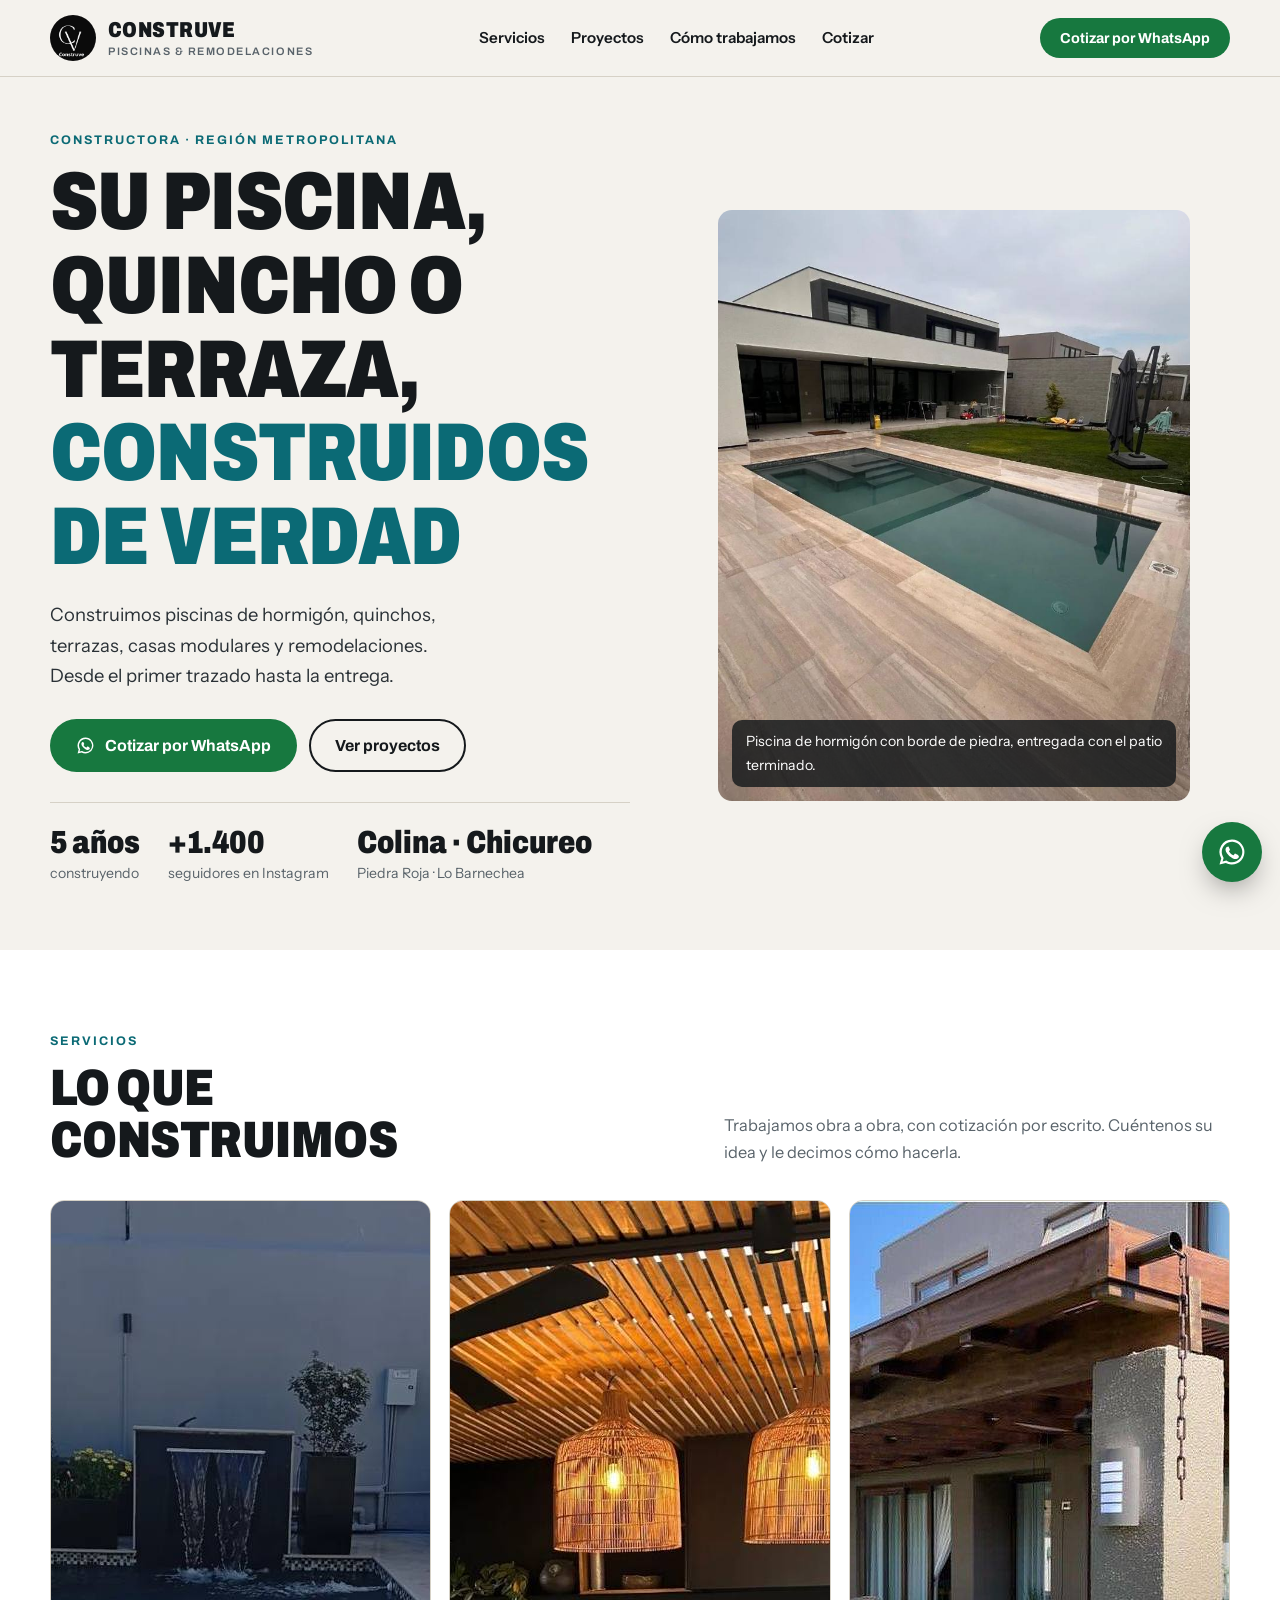
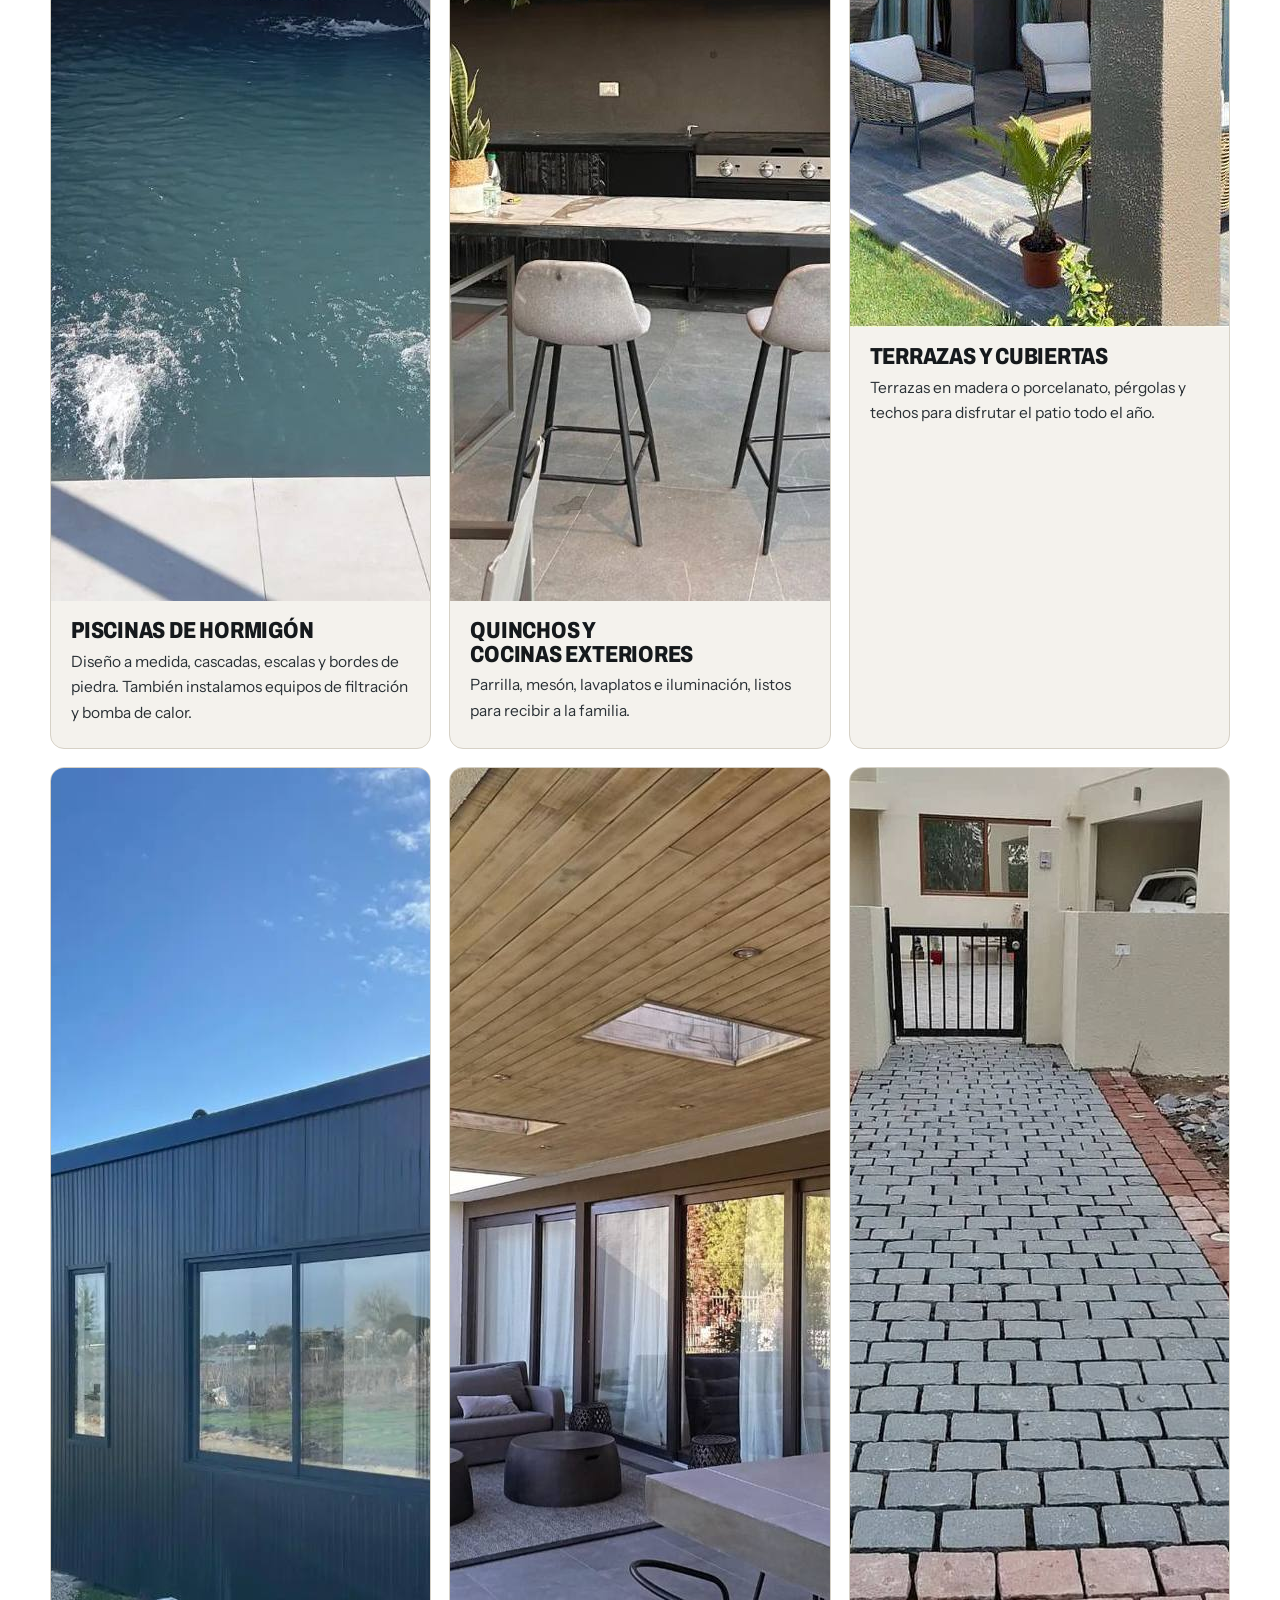
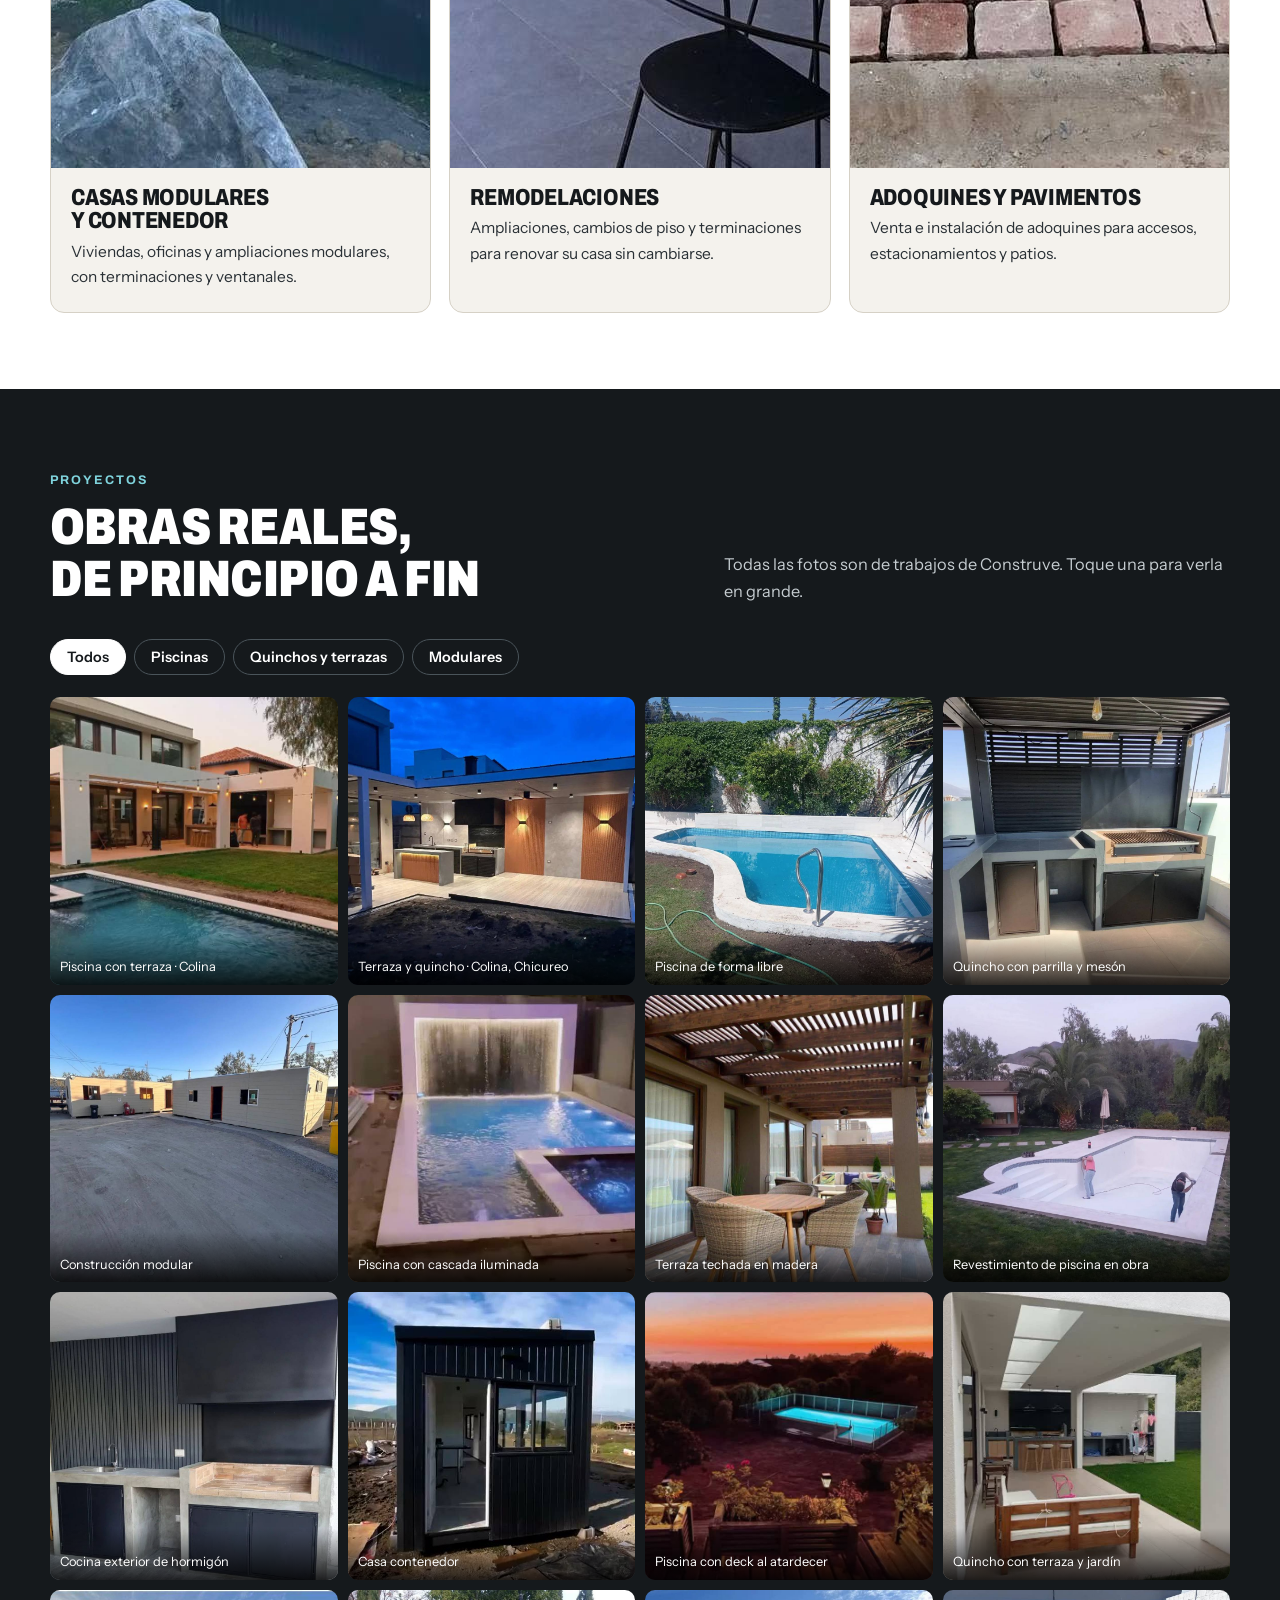
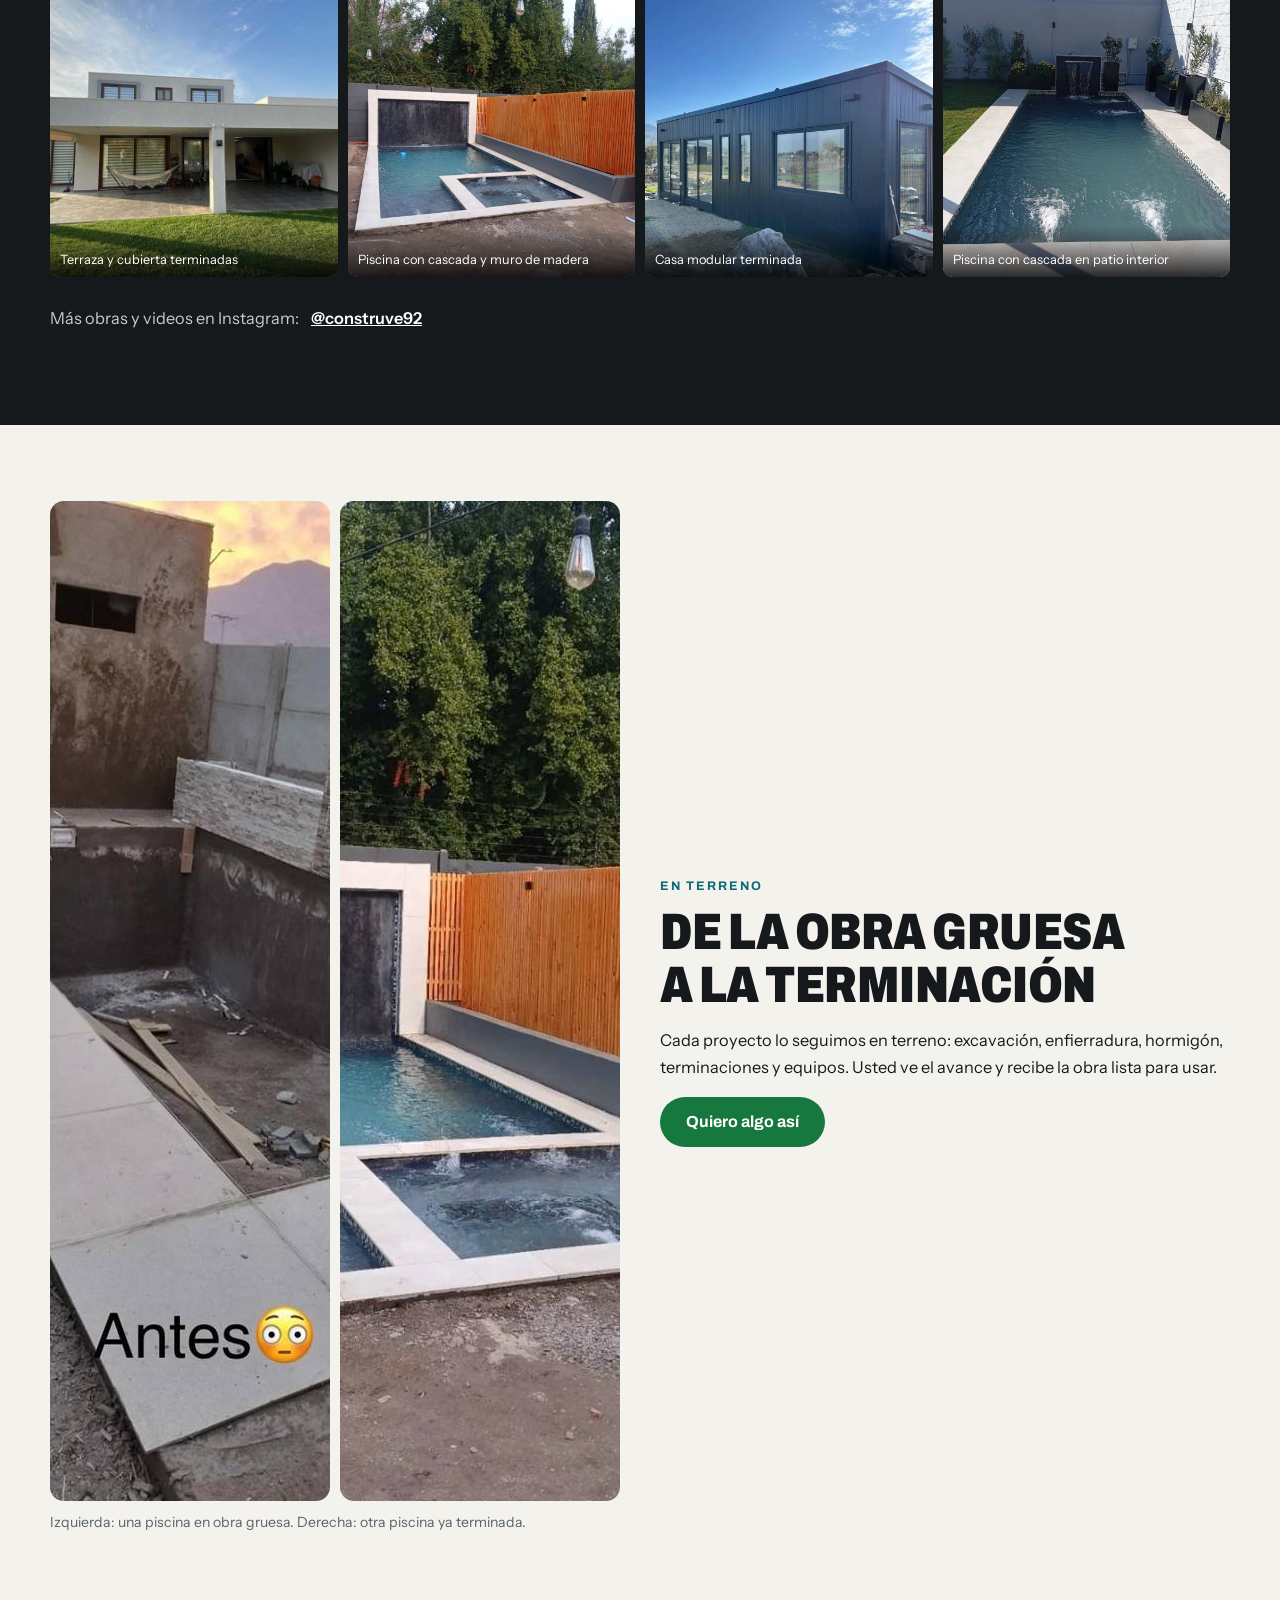
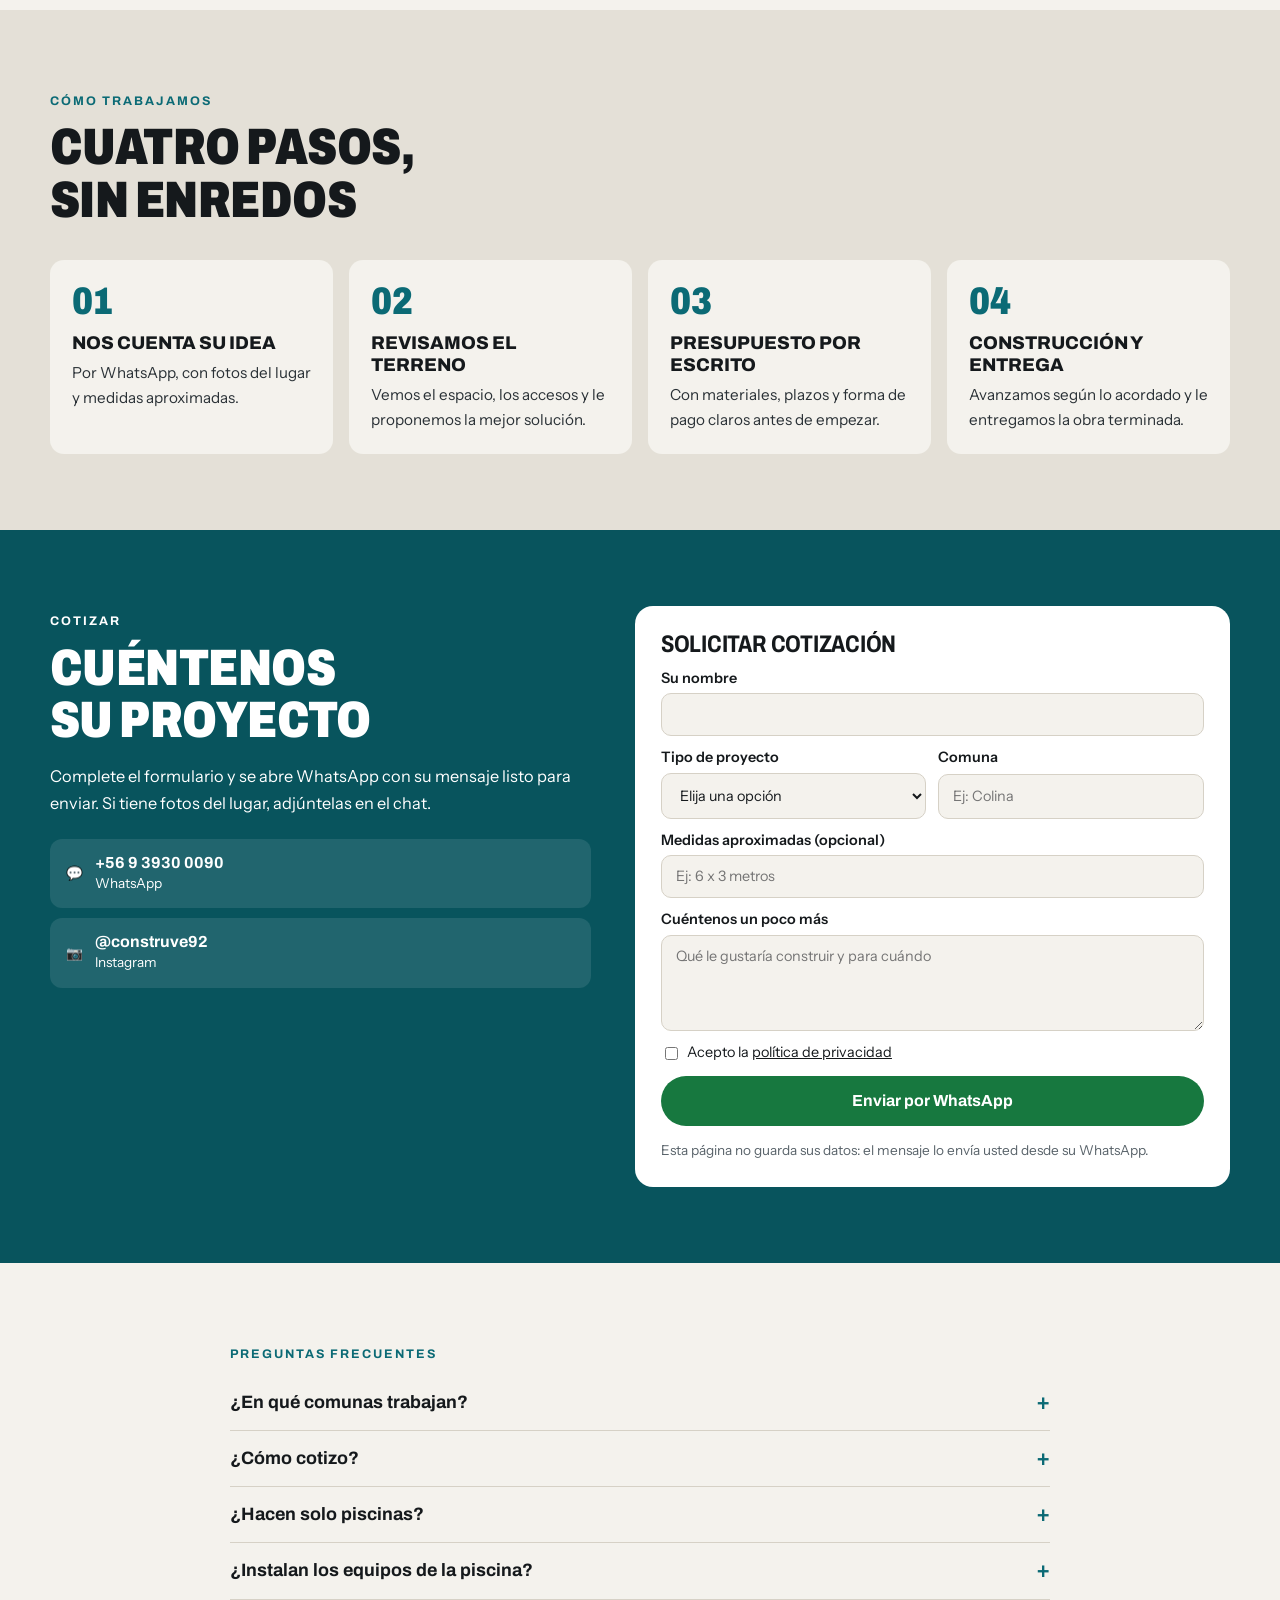
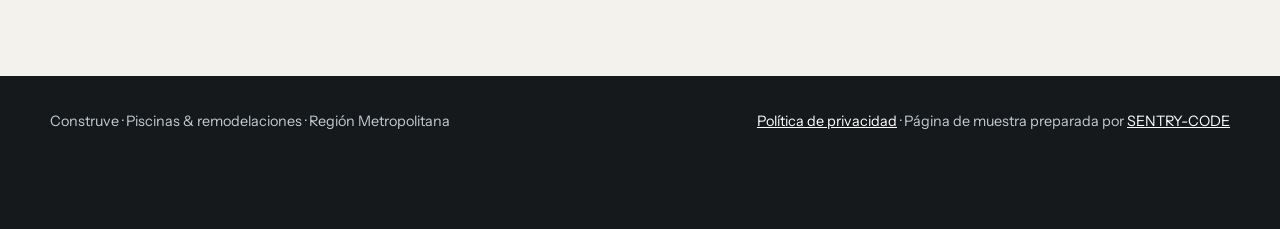
==== index.html @ c92bf1bb "Demo Construve: piscinas, quinchos, terrazas y modulares Co-Authored-By: Claude Opus 5.5 <noreply@an" ====
<!doctype html>
<html lang="es-CL">
<head>
<meta charset="utf-8">
<meta name="viewport" content="width=device-width,initial-scale=1">
<meta name="robots" content="noindex">
<title>Construve · Piscinas, quinchos y remodelaciones en Santiago</title>
<meta name="description" content="Construcción de piscinas de hormigón, quinchos, terrazas, casas modulares y remodelaciones en Colina, Chicureo, Lo Barnechea y Santiago. Cotice por WhatsApp.">
<link rel="icon" href="favicon.ico" sizes="any"><link rel="icon" type="image/png" href="assets/favicon.png"><link rel="apple-touch-icon" href="assets/apple-touch-icon.png">
<link rel="canonical" href="https://delaguardaagustin.github.io/construve-demo/">
<meta property="og:type" content="website"><meta property="og:locale" content="es_CL"><meta property="og:site_name" content="Construve">
<meta property="og:title" content="Construve · Piscinas, quinchos y remodelaciones">
<meta property="og:description" content="Piscinas de hormigón, quinchos, terrazas y casas modulares. 5 años construyendo en Santiago. Cotice por WhatsApp.">
<meta property="og:url" content="https://delaguardaagustin.github.io/construve-demo/">
<meta property="og:image" content="https://delaguardaagustin.github.io/construve-demo/assets/vista-previa.jpg"><meta property="og:image:width" content="1200"><meta property="og:image:height" content="630">
<meta name="twitter:card" content="summary_large_image">
<link rel="preconnect" href="https://fonts.googleapis.com"><link rel="preconnect" href="https://fonts.gstatic.com" crossorigin>
<link href="https://fonts.googleapis.com/css2?family=Archivo:wdth,wght@75..100,500..900&family=Instrument+Sans:wght@400;500;600&display=swap" rel="stylesheet">
<style>
:root{--tinta:#15191c;--tinta2:#2a3136;--suave:#59636a;--piedra:#f4f2ed;--hormigon:#e4e0d7;--linea:#d6d1c6;--agua:#0b6a75;--agua2:#08545d;--agua-claro:#7fd3dc;--blanco:#fff;--r:14px}
*{box-sizing:border-box}html{scroll-behavior:smooth}
body{margin:0;font:400 1.02rem/1.65 "Instrument Sans",system-ui,sans-serif;color:var(--tinta);background:var(--piedra)}
img{max-width:100%;display:block}a{color:inherit}
.wrap{width:min(1180px,100% - 36px);margin:0 auto}
h1,h2,h3{font-family:"Archivo",system-ui,sans-serif;font-stretch:80%;line-height:1.02;margin:0;letter-spacing:-.01em;text-wrap:balance}
.ojo{display:inline-block;font:700 .78rem/1 "Archivo";letter-spacing:.16em;text-transform:uppercase;color:var(--agua);margin-bottom:14px}
.btn{display:inline-flex;align-items:center;justify-content:center;gap:10px;border-radius:999px;padding:15px 24px;font:700 1rem/1 "Archivo";text-decoration:none;border:2px solid transparent;cursor:pointer;transition:transform .15s,background .15s}
.btn:hover{transform:translateY(-2px)}
.btn-wa{background:#17783f;color:#fff}.btn-wa:hover{background:#126333}
.btn-l{background:transparent;color:var(--tinta);border-color:var(--tinta)}
.btn svg{width:19px;height:19px;flex:none}
/* cabecera */
header.top{position:sticky;top:0;z-index:50;background:rgba(244,242,237,.94);backdrop-filter:blur(8px);border-bottom:1px solid var(--linea)}
.top .wrap{display:flex;align-items:center;justify-content:space-between;gap:16px;height:76px}
.marca{display:flex;align-items:center;gap:12px;text-decoration:none}
.marca img{width:46px;height:46px;border-radius:50%}
.marca b{font:900 1.35rem/1 "Archivo";font-stretch:80%;letter-spacing:.02em;text-transform:uppercase}
.marca small{display:block;font:600 .68rem/1.2 "Archivo";letter-spacing:.14em;text-transform:uppercase;color:var(--suave)}
.top nav{display:flex;gap:26px}.top nav a{text-decoration:none;font:600 .95rem/1 "Instrument Sans"}.top nav a:hover{color:var(--agua)}
.top .btn{padding:11px 18px;font-size:.9rem}
@media (max-width:900px){.top nav{display:none}}
@media (max-width:520px){.top .btn{display:none}}
/* portada */
.hero{padding:48px 0 64px}
.hero .wrap{display:grid;grid-template-columns:1.05fr 1fr;gap:48px;align-items:center}
.hero .wrap>*{min-width:0}
.hero h1{font-size:clamp(2.6rem,6.4vw,5.2rem);font-weight:900;text-transform:uppercase}
.hero h1 span{color:var(--agua)}
.hero p.lead{font-size:1.15rem;color:var(--tinta2);max-width:34ch;margin:22px 0 28px}
.acciones{display:flex;flex-wrap:wrap;gap:12px}
.datos{display:flex;flex-wrap:wrap;gap:10px 28px;margin-top:30px;padding-top:24px;border-top:1px solid var(--linea)}
.datos div{min-width:0}.datos b{display:block;font:900 2rem/1 "Archivo";font-stretch:80%}.datos span{font-size:.88rem;color:var(--suave)}
.foto-hero{position:relative;border-radius:var(--r);overflow:hidden;aspect-ratio:4/5;max-width:100%}
.foto-hero img{width:100%;height:100%;object-fit:cover}
.foto-hero figcaption{position:absolute;left:14px;bottom:14px;right:14px;background:rgba(21,25,28,.82);color:#fff;border-radius:10px;padding:10px 14px;font-size:.88rem}
@media (max-width:900px){.hero .wrap{grid-template-columns:1fr}.foto-hero{aspect-ratio:4/3}}
@media (max-width:600px){.foto-hero figcaption{font-size:.78rem;padding:7px 10px;left:10px;right:auto;bottom:10px;max-width:80%}}
/* servicios */
section{padding:76px 0}
.cab{display:flex;justify-content:space-between;align-items:end;gap:24px;flex-wrap:wrap;margin-bottom:34px}
.cab>*{min-width:0}
.cab h2{font-size:clamp(2rem,4.4vw,3.2rem);font-weight:900;text-transform:uppercase;max-width:18ch}
.cab p{max-width:46ch;color:var(--suave);margin:0}
.servicios{background:var(--blanco)}
.grid-s{display:grid;grid-template-columns:repeat(3,minmax(0,1fr));gap:18px}
.serv{background:var(--piedra);border-radius:var(--r);overflow:hidden;display:flex;flex-direction:column;border:1px solid var(--linea)}
.serv img{aspect-ratio:4/3;width:100%;object-fit:cover}
.serv div{padding:18px 20px 22px}
.serv h3{font-size:1.45rem;font-weight:800;text-transform:uppercase;margin-bottom:6px}
.serv p{margin:0;color:var(--tinta2);font-size:.97rem}
@media (max-width:900px){.grid-s{grid-template-columns:repeat(2,minmax(0,1fr))}}
@media (max-width:560px){.grid-s{grid-template-columns:1fr}}
/* proyectos */
.proyectos{background:var(--tinta);color:#fff}
.proyectos .ojo{color:var(--agua-claro)}.proyectos .cab p{color:#c5ccd0}
.filtros{display:flex;flex-wrap:wrap;gap:8px;margin-bottom:22px}
.filtros button{font:600 .9rem/1 "Instrument Sans";padding:10px 16px;border-radius:999px;border:1px solid #4a545a;background:transparent;color:#fff;cursor:pointer}
.filtros button[aria-pressed="true"]{background:#fff;color:var(--tinta);border-color:#fff}
.galeria{display:grid;grid-template-columns:repeat(4,minmax(0,1fr));gap:10px}
.galeria button{all:unset;cursor:zoom-in;position:relative;border-radius:10px;overflow:hidden;aspect-ratio:1;display:block}
.galeria button:focus-visible{outline:3px solid var(--agua-claro);outline-offset:2px}
.galeria img{width:100%;height:100%;object-fit:cover;transition:transform .3s}
.galeria button:hover img{transform:scale(1.04)}
.galeria span{position:absolute;left:0;right:0;bottom:0;padding:26px 10px 9px;background:linear-gradient(transparent,rgba(0,0,0,.82));font-size:.8rem;line-height:1.3}
@media (max-width:900px){.galeria{grid-template-columns:repeat(3,minmax(0,1fr))}}
@media (max-width:560px){.galeria{grid-template-columns:repeat(2,minmax(0,1fr))}}
dialog{border:0;padding:0;background:transparent;max-width:min(94vw,1000px)}
dialog::backdrop{background:rgba(10,12,14,.9)}
dialog img{max-height:82vh;width:auto;margin:0 auto;border-radius:10px}
dialog p{color:#fff;text-align:center;margin:12px 0 0}
dialog button{position:fixed;top:14px;right:14px;width:46px;height:46px;border-radius:50%;border:0;background:#fff;color:var(--tinta);font-size:1.5rem;cursor:pointer}
.ig{margin-top:28px;display:flex;flex-wrap:wrap;gap:12px;align-items:center;color:#c5ccd0}
.ig a{color:#fff;font-weight:600}
/* antes y después */
.ad .wrap{display:grid;grid-template-columns:1fr 1fr;gap:40px;align-items:center}
.ad .wrap>*{min-width:0}
.ad figure{margin:0;display:grid;grid-template-columns:1fr 1fr;gap:10px}
.ad figure img{border-radius:var(--r);aspect-ratio:4/5;object-fit:cover;width:100%}
.ad figcaption{grid-column:1/-1;font-size:.88rem;color:var(--suave)}
.ad h2{font-size:clamp(2rem,4.4vw,3.2rem);font-weight:900;text-transform:uppercase;margin-bottom:16px}
@media (max-width:900px){.ad .wrap{grid-template-columns:1fr}}
/* pasos */
.pasos{background:var(--hormigon)}
.lista-p{list-style:none;margin:0;padding:0;display:grid;grid-template-columns:repeat(4,minmax(0,1fr));gap:16px;counter-reset:p}
.lista-p li{background:var(--piedra);border-radius:var(--r);padding:22px;counter-increment:p}
.lista-p li::before{content:"0" counter(p);display:block;font:900 2.4rem/1 "Archivo";font-stretch:80%;color:var(--agua);margin-bottom:12px}
.lista-p b{display:block;font:800 1.15rem/1.2 "Archivo";text-transform:uppercase;margin-bottom:6px}
.lista-p p{margin:0;color:var(--tinta2);font-size:.95rem}
@media (max-width:900px){.lista-p{grid-template-columns:repeat(2,minmax(0,1fr))}}
@media (max-width:520px){.lista-p{grid-template-columns:1fr}}
/* cotizar */
.cotizar{background:var(--agua2);color:#fff}
.cotizar .wrap{display:grid;grid-template-columns:1fr 1.1fr;gap:44px;align-items:start}
.cotizar .wrap>*{min-width:0}
.cotizar .ojo{color:#fff}
.cotizar h2{font-size:clamp(2rem,4.4vw,3.2rem);font-weight:900;text-transform:uppercase;margin-bottom:14px}
.cotizar p{color:#fff}
.contacto-d{display:grid;gap:10px;margin-top:22px}
.contacto-d a{display:flex;gap:12px;align-items:center;background:rgba(255,255,255,.1);border-radius:12px;padding:14px 16px;text-decoration:none;min-width:0}
.contacto-d b{display:block;font:700 1rem/1.2 "Archivo";overflow-wrap:anywhere}.contacto-d span{font-size:.85rem;color:#fff}
form.f{background:#fff;color:var(--tinta);border-radius:18px;padding:26px;display:grid;gap:13px}
form.f h3{font-size:1.5rem;text-transform:uppercase}
form.f label{display:grid;gap:6px;font:600 .9rem/1.2 "Instrument Sans";min-width:0}
form.f input,form.f select,form.f textarea{width:100%;min-width:0;font:inherit;font-weight:400;padding:12px 14px;border:1px solid var(--linea);border-radius:10px;background:var(--piedra);color:var(--tinta)}
form.f textarea{min-height:96px;resize:vertical}
form.f .dos{display:grid;grid-template-columns:1fr 1fr;gap:12px}
form.f .dos>*{min-width:0}
form.f small{color:var(--suave)}
.chk{display:flex!important;gap:10px;align-items:flex-start;font-weight:400!important}
.chk input{width:auto!important;margin-top:3px}
@media (max-width:900px){.cotizar .wrap{grid-template-columns:1fr}}
@media (max-width:420px){form.f .dos{grid-template-columns:1fr}}
/* preguntas */
.faq .wrap{max-width:820px}
details{border-bottom:1px solid var(--linea);padding:16px 0}
summary{cursor:pointer;font:700 1.12rem/1.3 "Archivo";list-style:none;display:flex;justify-content:space-between;gap:16px}
summary::after{content:"+";color:var(--agua);font-size:1.4rem;line-height:1}
details[open] summary::after{content:"–"}
details p{margin:10px 0 0;color:var(--tinta2)}
footer{background:var(--tinta);color:#c5ccd0;padding:34px 0 96px;font-size:.9rem}
footer .wrap{display:flex;flex-wrap:wrap;justify-content:space-between;gap:14px}
footer a{color:#fff}
.flota{position:fixed;right:18px;bottom:18px;z-index:60;width:60px;height:60px;border-radius:50%;background:#17783f;display:grid;place-items:center;box-shadow:0 12px 30px -10px rgba(0,0,0,.5)}
.flota svg{width:30px;height:30px;fill:#fff}
.barra{display:none}
@media (max-width:700px){
 .flota{display:none}
 .barra{position:fixed;left:0;right:0;bottom:0;z-index:60;display:grid;grid-template-columns:1fr 1fr;background:var(--tinta);padding-bottom:env(safe-area-inset-bottom)}
 .barra a{display:flex;justify-content:center;align-items:center;gap:8px;padding:15px 6px;color:#fff;text-decoration:none;font:700 .95rem/1 "Archivo"}
 .barra a.wa{background:#17783f}
 footer{padding-bottom:110px}
}
@media (prefers-reduced-motion:reduce){*{transition:none!important;scroll-behavior:auto!important}}
</style>
</head>
<body>
<header class="top"><div class="wrap">
  <a class="marca" href="#inicio"><img src="assets/logo.jpg" alt="Logo de Construve" width="46" height="46"><span><b>Construve</b><small>Piscinas &amp; remodelaciones</small></span></a>
  <nav aria-label="Secciones"><a href="#servicios">Servicios</a><a href="#proyectos">Proyectos</a><a href="#como">Cómo trabajamos</a><a href="#cotizar">Cotizar</a></nav>
  <a class="btn btn-wa" href="https://wa.me/56939300090?text=Hola%2C%20vi%20su%20p%C3%A1gina%20y%20quiero%20cotizar%20un%20proyecto." target="_blank" rel="noopener">Cotizar por WhatsApp</a>
</div></header>

<main id="inicio">
<section class="hero"><div class="wrap">
  <div>
    <span class="ojo">Constructora · Región Metropolitana</span>
    <h1>Su piscina, quincho o terraza, <span>construidos de verdad</span></h1>
    <p class="lead">Construimos piscinas de hormigón, quinchos, terrazas, casas modulares y remodelaciones. Desde el primer trazado hasta la entrega.</p>
    <div class="acciones">
      <a class="btn btn-wa" href="https://wa.me/56939300090?text=Hola%2C%20vi%20su%20p%C3%A1gina%20y%20quiero%20cotizar%20un%20proyecto." target="_blank" rel="noopener"><svg viewBox="0 0 24 24" aria-hidden="true" fill="currentColor"><path d="M12 2a10 10 0 0 0-8.6 15.1L2 22l5-1.3A10 10 0 1 0 12 2Zm0 18.2c-1.5 0-3-.4-4.2-1.2l-.3-.2-3 .8.8-2.9-.2-.3A8.2 8.2 0 1 1 12 20.2Zm4.5-6.1c-.2-.1-1.5-.7-1.7-.8-.2-.1-.4-.1-.6.1l-.8 1c-.1.2-.3.2-.5.1a6.7 6.7 0 0 1-3.3-2.9c-.3-.4.3-.4.7-1.3.1-.2 0-.3 0-.4l-.8-1.8c-.2-.5-.4-.4-.6-.4h-.5a1 1 0 0 0-.7.3 3 3 0 0 0-.9 2.2 5.2 5.2 0 0 0 1.1 2.7 11.8 11.8 0 0 0 4.5 4c1.7.7 2.4.8 3.2.6.5-.1 1.5-.6 1.7-1.2.2-.6.2-1.1.2-1.2-.1-.1-.3-.2-.5-.3Z"/></svg>Cotizar por WhatsApp</a>
      <a class="btn btn-l" href="#proyectos">Ver proyectos</a>
    </div>
    <div class="datos">
      <div><b>5 años</b><span>construyendo</span></div>
      <div><b>+1.400</b><span>seguidores en Instagram</span></div>
      <div><b>Colina · Chicureo</b><span>Piedra Roja · Lo Barnechea</span></div>
    </div>
  </div>
  <figure class="foto-hero"><img src="assets/portada.jpg" alt="Piscina de hormigón con borde de travertino junto a una casa de dos pisos" width="1000" height="1000"><figcaption>Piscina de hormigón con borde de piedra, entregada con el patio terminado.</figcaption></figure>
</div></section>

<section class="servicios" id="servicios"><div class="wrap">
  <div class="cab"><div><span class="ojo">Servicios</span><h2>Lo que construimos</h2></div><p>Trabajamos obra a obra, con cotización por escrito. Cuéntenos su idea y le decimos cómo hacerla.</p></div>
  <div class="grid-s">
    <article class="serv"><img src="assets/piscinas.jpg" alt="Piscina rectangular con cascada en un patio" loading="lazy" width="1000" height="1000"><div><h3>Piscinas de hormigón</h3><p>Diseño a medida, cascadas, escalas y bordes de piedra. También instalamos equipos de filtración y bomba de calor.</p></div></article>
    <article class="serv"><img src="assets/quinchos.jpg" alt="Quincho con cubierta de madera, barra y lámparas" loading="lazy" width="1000" height="1000"><div><h3>Quinchos y cocinas exteriores</h3><p>Parrilla, mesón, lavaplatos e iluminación, listos para recibir a la familia.</p></div></article>
    <article class="serv"><img src="assets/terrazas.jpg" alt="Terraza techada con estructura de madera y comedor exterior" loading="lazy" width="722" height="726"><div><h3>Terrazas y cubiertas</h3><p>Terrazas en madera o porcelanato, pérgolas y techos para disfrutar el patio todo el año.</p></div></article>
    <article class="serv"><img src="assets/modulares.jpg" alt="Casa modular de revestimiento negro con ventanales" loading="lazy" width="1000" height="1000"><div><h3>Casas modulares y contenedor</h3><p>Viviendas, oficinas y ampliaciones modulares, con terminaciones y ventanales.</p></div></article>
    <article class="serv"><img src="assets/terraza-cubierta.jpg" alt="Living exterior bajo cubierta de madera con ventanales" loading="lazy" width="800" height="1000"><div><h3>Remodelaciones</h3><p>Ampliaciones, cambios de piso y terminaciones para renovar su casa sin cambiarse.</p></div></article>
    <article class="serv"><img src="assets/adoquines.jpg" alt="Acceso de adoquines grises con borde de ladrillo" loading="lazy" width="1000" height="1000"><div><h3>Adoquines y pavimentos</h3><p>Venta e instalación de adoquines para accesos, estacionamientos y patios.</p></div></article>
  </div>
</div></section>

<section class="proyectos" id="proyectos"><div class="wrap">
  <div class="cab"><div><span class="ojo">Proyectos</span><h2>Obras reales, de principio a fin</h2></div><p>Todas las fotos son de trabajos de Construve. Toque una para verla en grande.</p></div>
  <div class="filtros" role="group" aria-label="Filtrar proyectos">
    <button type="button" data-f="todos" aria-pressed="true">Todos</button><button type="button" data-f="piscina" aria-pressed="false">Piscinas</button><button type="button" data-f="quincho" aria-pressed="false">Quinchos y terrazas</button><button type="button" data-f="modular" aria-pressed="false">Modulares</button>
  </div>
  <div class="galeria" id="galeria"></div>
  <p class="ig">Más obras y videos en Instagram: <a href="https://www.instagram.com/construve92/" target="_blank" rel="noopener">@construve92</a></p>
</div></section>

<section class="ad"><div class="wrap">
  <figure><img src="assets/remodelacion-antes.jpg" alt="Piscina en obra gruesa antes de las terminaciones" loading="lazy" width="800" height="1000"><img src="assets/piscina-cascada.jpg" alt="Piscina terminada con cascada y muro de madera" loading="lazy" width="1000" height="1000"><figcaption>Izquierda: una piscina en obra gruesa. Derecha: otra piscina ya terminada.</figcaption></figure>
  <div><span class="ojo">En terreno</span><h2>De la obra gruesa a la terminación</h2><p>Cada proyecto lo seguimos en terreno: excavación, enfierradura, hormigón, terminaciones y equipos. Usted ve el avance y recibe la obra lista para usar.</p><p><a class="btn btn-wa" href="#cotizar">Quiero algo así</a></p></div>
</div></section>

<section class="pasos" id="como"><div class="wrap">
  <div class="cab"><div><span class="ojo">Cómo trabajamos</span><h2>Cuatro pasos, sin enredos</h2></div></div>
  <ol class="lista-p">
    <li><b>Nos cuenta su idea</b><p>Por WhatsApp, con fotos del lugar y medidas aproximadas.</p></li>
    <li><b>Revisamos el terreno</b><p>Vemos el espacio, los accesos y le proponemos la mejor solución.</p></li>
    <li><b>Presupuesto por escrito</b><p>Con materiales, plazos y forma de pago claros antes de empezar.</p></li>
    <li><b>Construcción y entrega</b><p>Avanzamos según lo acordado y le entregamos la obra terminada.</p></li>
  </ol>
</div></section>

<section class="cotizar" id="cotizar"><div class="wrap">
  <div>
    <span class="ojo">Cotizar</span>
    <h2>Cuéntenos su proyecto</h2>
    <p>Complete el formulario y se abre WhatsApp con su mensaje listo para enviar. Si tiene fotos del lugar, adjúntelas en el chat.</p>
    <div class="contacto-d">
      <a href="https://wa.me/56939300090" target="_blank" rel="noopener"><span aria-hidden="true">💬</span><span><b>+56 9 3930 0090</b><span>WhatsApp</span></span></a>
      <a href="https://www.instagram.com/construve92/" target="_blank" rel="noopener"><span aria-hidden="true">📷</span><span><b>@construve92</b><span>Instagram</span></span></a>
    </div>
  </div>
  <form class="f" id="f" novalidate>
    <h3>Solicitar cotización</h3>
    <label>Su nombre<input id="fn" required minlength="2" maxlength="80" autocomplete="name"></label>
    <div class="dos">
      <label>Tipo de proyecto<select id="ft" required><option value="">Elija una opción</option><option>Piscina</option><option>Quincho o cocina exterior</option><option>Terraza o cubierta</option><option>Casa modular o contenedor</option><option>Remodelación</option><option>Adoquines o pavimento</option><option>Otro</option></select></label>
      <label>Comuna<input id="fc" required minlength="3" maxlength="60" placeholder="Ej: Colina"></label>
    </div>
    <label>Medidas aproximadas (opcional)<input id="fm" maxlength="80" placeholder="Ej: 6 x 3 metros"></label>
    <label>Cuéntenos un poco más<textarea id="fd" required minlength="10" maxlength="1500" placeholder="Qué le gustaría construir y para cuándo"></textarea></label>
    <label class="chk"><input type="checkbox" id="fa" required> <span>Acepto la <a href="privacidad.html">política de privacidad</a></span></label>
    <button class="btn btn-wa" type="submit">Enviar por WhatsApp</button>
    <small>Esta página no guarda sus datos: el mensaje lo envía usted desde su WhatsApp.</small>
  </form>
</div></section>

<section class="faq"><div class="wrap">
  <span class="ojo">Preguntas frecuentes</span>
  <details><summary>¿En qué comunas trabajan?</summary><p>Hemos construido en Colina, Chicureo, Piedra Roja y Lo Barnechea, entre otras comunas de la Región Metropolitana. Escríbanos con su comuna y le confirmamos.</p></details>
  <details><summary>¿Cómo cotizo?</summary><p>Por WhatsApp o con el formulario de esta página. Mientras más fotos y medidas nos envíe, más rápido le respondemos.</p></details>
  <details><summary>¿Hacen solo piscinas?</summary><p>No. También construimos quinchos, terrazas, casas modulares y contenedor, remodelaciones e instalamos adoquines. Además hacemos obras mayores como oficinas y galpones.</p></details>
  <details><summary>¿Instalan los equipos de la piscina?</summary><p>Sí, instalamos equipos de filtración y bombas de calor para temperar el agua.</p></details>
</div></section>
</main>

<footer><div class="wrap"><span>Construve · Piscinas &amp; remodelaciones · Región Metropolitana</span><span><a href="privacidad.html">Política de privacidad</a> · Página de muestra preparada por <a href="https://sentry-code.cl" target="_blank" rel="noopener">SENTRY-CODE</a></span></div></footer>

<a class="flota" href="https://wa.me/56939300090?text=Hola%2C%20vi%20su%20p%C3%A1gina%20y%20quiero%20cotizar%20un%20proyecto." target="_blank" rel="noopener" aria-label="Escribir por WhatsApp"><svg viewBox="0 0 24 24" aria-hidden="true"><path d="M12 2a10 10 0 0 0-8.6 15.1L2 22l5-1.3A10 10 0 1 0 12 2Zm0 18.2c-1.5 0-3-.4-4.2-1.2l-.3-.2-3 .8.8-2.9-.2-.3A8.2 8.2 0 1 1 12 20.2Zm4.5-6.1c-.2-.1-1.5-.7-1.7-.8-.2-.1-.4-.1-.6.1l-.8 1c-.1.2-.3.2-.5.1a6.7 6.7 0 0 1-3.3-2.9c-.3-.4.3-.4.7-1.3.1-.2 0-.3 0-.4l-.8-1.8c-.2-.5-.4-.4-.6-.4h-.5a1 1 0 0 0-.7.3 3 3 0 0 0-.9 2.2 5.2 5.2 0 0 0 1.1 2.7 11.8 11.8 0 0 0 4.5 4c1.7.7 2.4.8 3.2.6.5-.1 1.5-.6 1.7-1.2.2-.6.2-1.1.2-1.2-.1-.1-.3-.2-.5-.3Z"/></svg></a>
<nav class="barra" aria-label="Acciones rápidas"><a href="#proyectos">Ver obras</a><a class="wa" href="https://wa.me/56939300090?text=Hola%2C%20vi%20su%20p%C3%A1gina%20y%20quiero%20cotizar%20un%20proyecto." target="_blank" rel="noopener">Cotizar por WhatsApp</a></nav>

<dialog id="visor" aria-label="Foto del proyecto"><button type="button" id="cerrar" aria-label="Cerrar">×</button><img id="vimg" alt=""><p id="vtxt"></p></dialog>

<script>
const OBRAS=[
 ["piscina-casa","piscina","Piscina con terraza · Colina"],
 ["quincho-noche","quincho","Terraza y quincho · Colina, Chicureo"],
 ["piscina-curva","piscina","Piscina de forma libre"],
 ["quincho-negro","quincho","Quincho con parrilla y mesón"],
 ["modulares-obra","modular","Construcción modular"],
 ["piscina-noche","piscina","Piscina con cascada iluminada"],
 ["terraza-madera","quincho","Terraza techada en madera"],
 ["piscina-obra","piscina","Revestimiento de piscina en obra"],
 ["quincho-gris","quincho","Cocina exterior de hormigón"],
 ["contenedor","modular","Casa contenedor"],
 ["piscina-atardecer","piscina","Piscina con deck al atardecer"],
 ["quincho-blanco","quincho","Quincho con terraza y jardín"],
 ["casa-terminada","quincho","Terraza y cubierta terminadas"],
 ["piscina-cascada","piscina","Piscina con cascada y muro de madera"],
 ["modulares","modular","Casa modular terminada"],
 ["piscinas","piscina","Piscina con cascada en patio interior"]
];
const g=document.getElementById('galeria'),v=document.getElementById('visor');
g.innerHTML=OBRAS.map(([f,t,txt])=>`<button type="button" data-t="${t}" data-f="${f}" data-txt="${txt}"><img src="assets/${f}.jpg" alt="${txt}" loading="lazy"><span>${txt}</span></button>`).join('');
g.addEventListener('click',e=>{const b=e.target.closest('button');if(!b)return;document.getElementById('vimg').src='assets/'+b.dataset.f+'.jpg';document.getElementById('vimg').alt=b.dataset.txt;document.getElementById('vtxt').textContent=b.dataset.txt;v.showModal()});
document.getElementById('cerrar').onclick=()=>v.close();
v.addEventListener('click',e=>{if(e.target===v)v.close()});
document.querySelectorAll('.filtros button').forEach(b=>b.onclick=()=>{document.querySelectorAll('.filtros button').forEach(x=>x.setAttribute('aria-pressed',x===b));const f=b.dataset.f;g.querySelectorAll('button').forEach(x=>x.hidden=!(f==='todos'||x.dataset.t===f))});
document.getElementById('f').addEventListener('submit',ev=>{ev.preventDefault();const f=ev.target;if(!f.checkValidity()){f.reportValidity();return}
 const v=id=>document.getElementById(id).value.trim();
 const m='Hola, quiero cotizar un proyecto.\nNombre: '+v('fn')+'\nProyecto: '+v('ft')+'\nComuna: '+v('fc')+(v('fm')?'\nMedidas: '+v('fm'):'')+'\n\n'+v('fd');
 window.open('https://wa.me/56939300090?text='+encodeURIComponent(m),'_blank','noopener')});
</script>
</body>
</html>
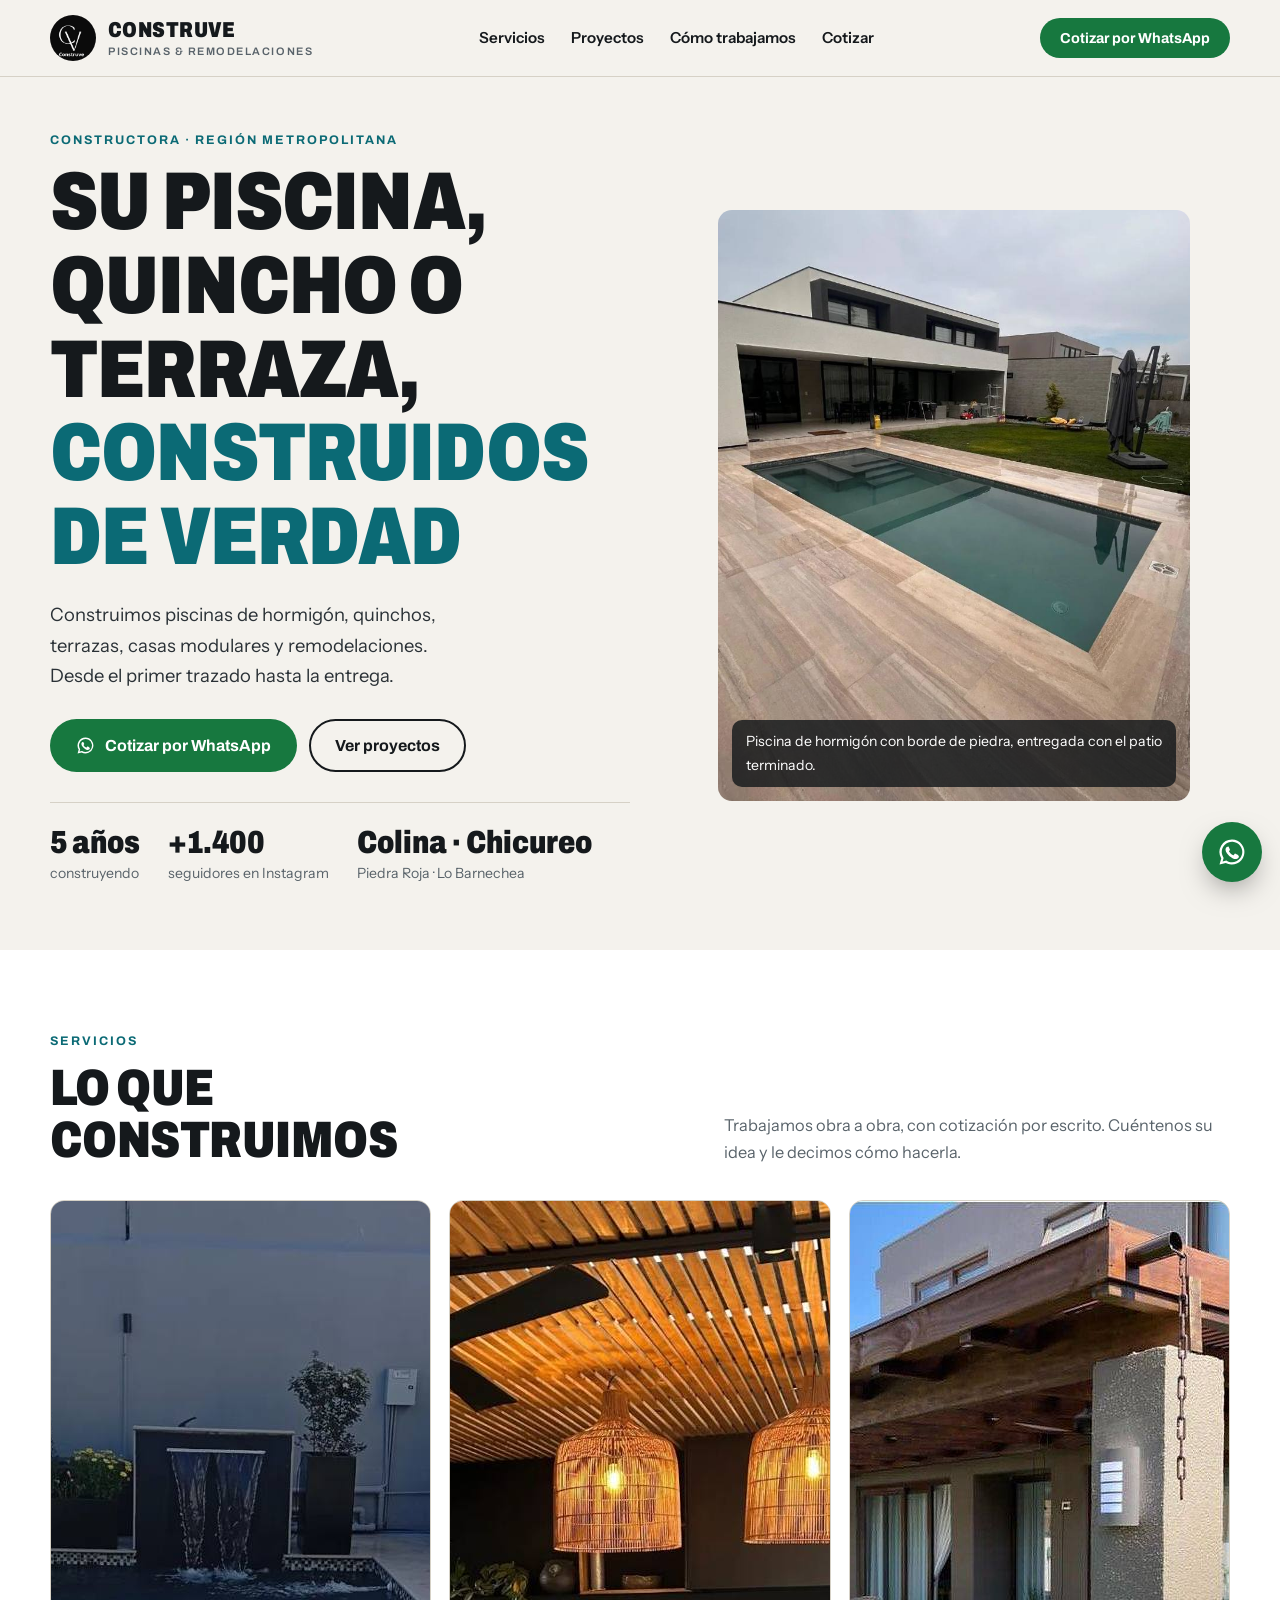
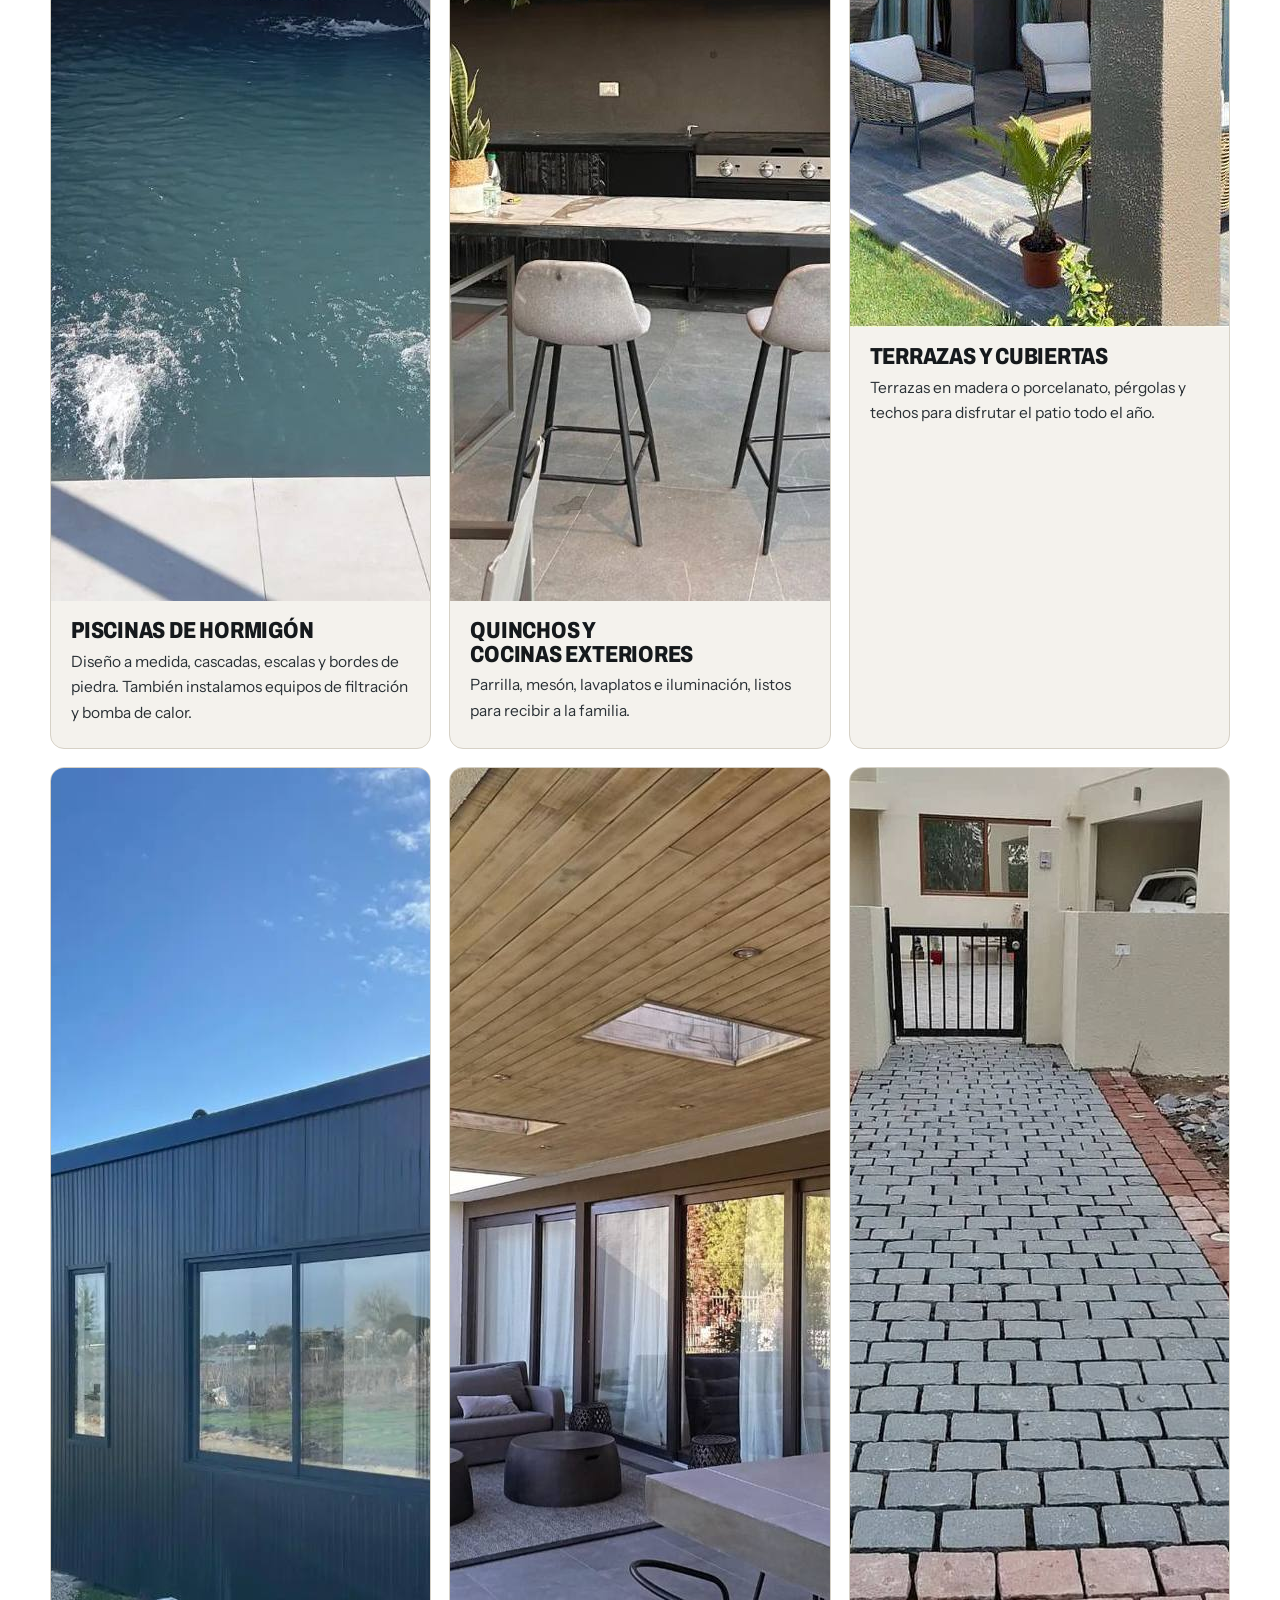
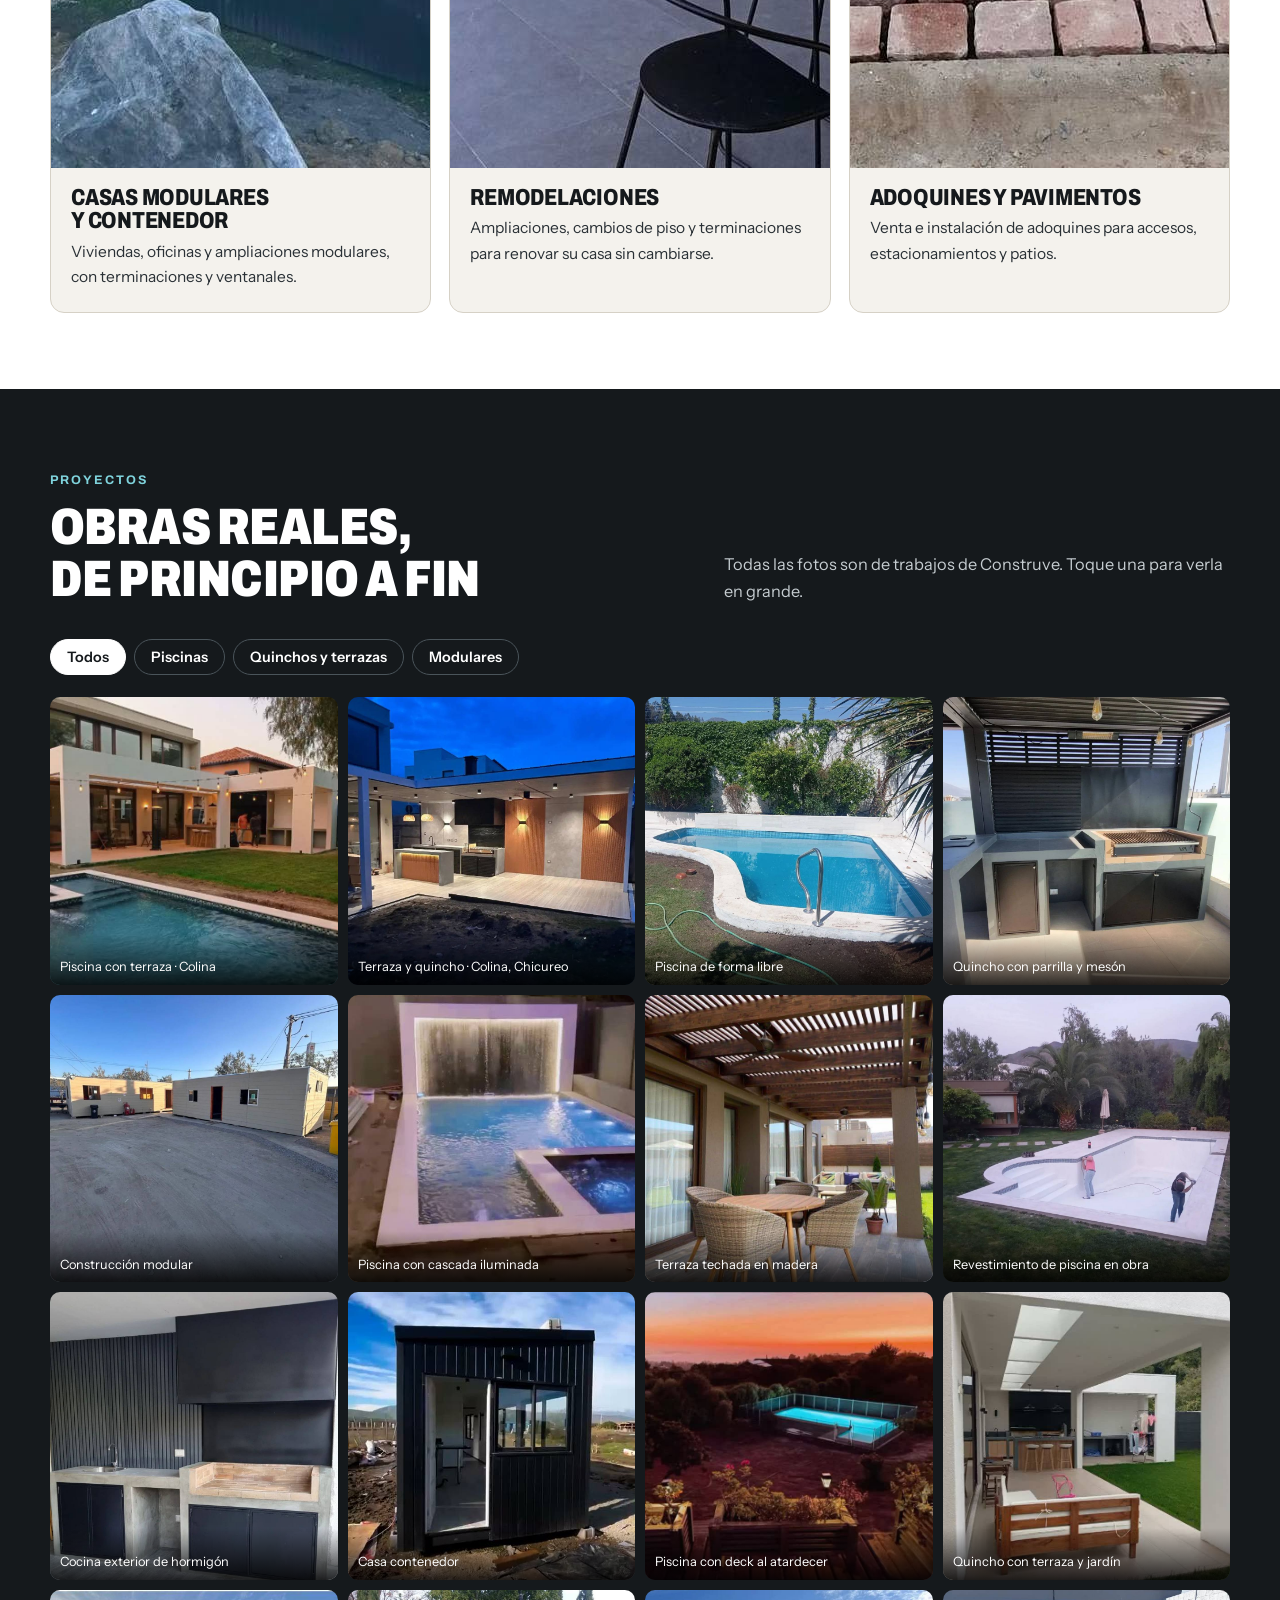
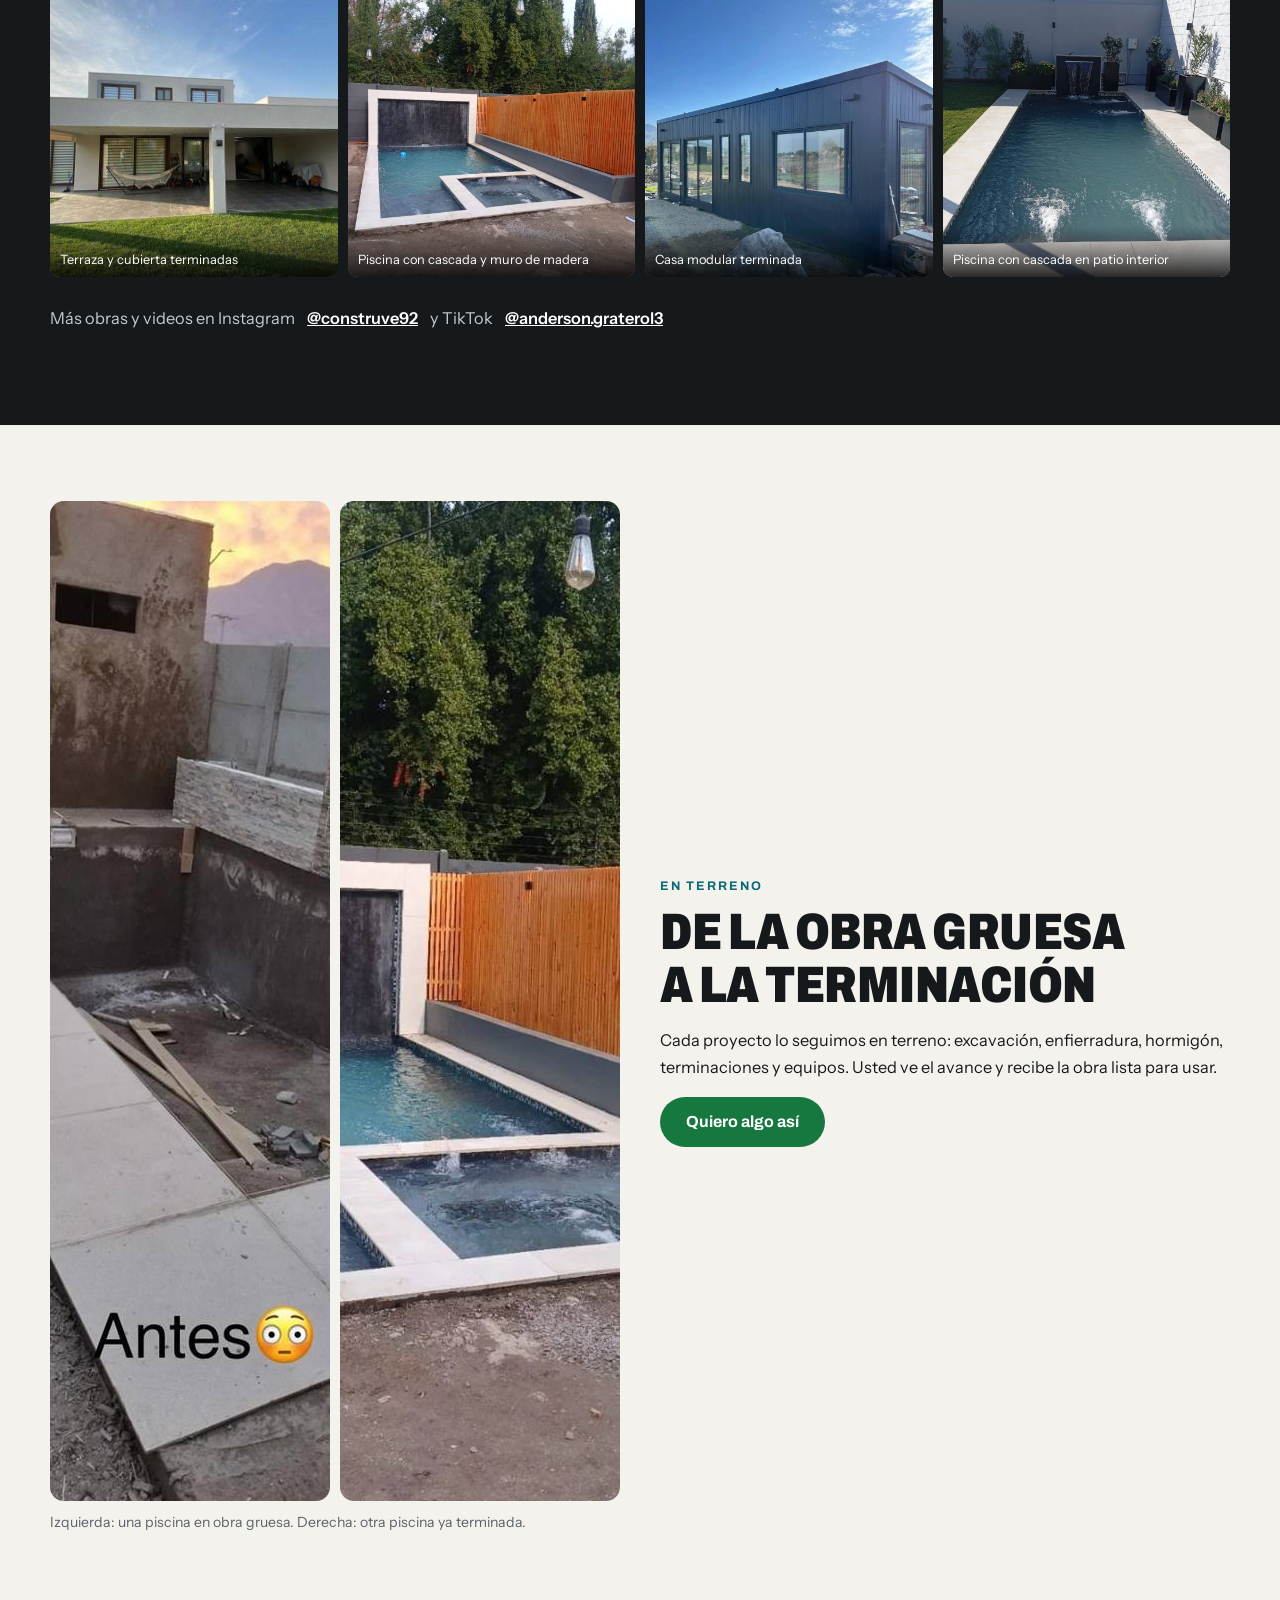
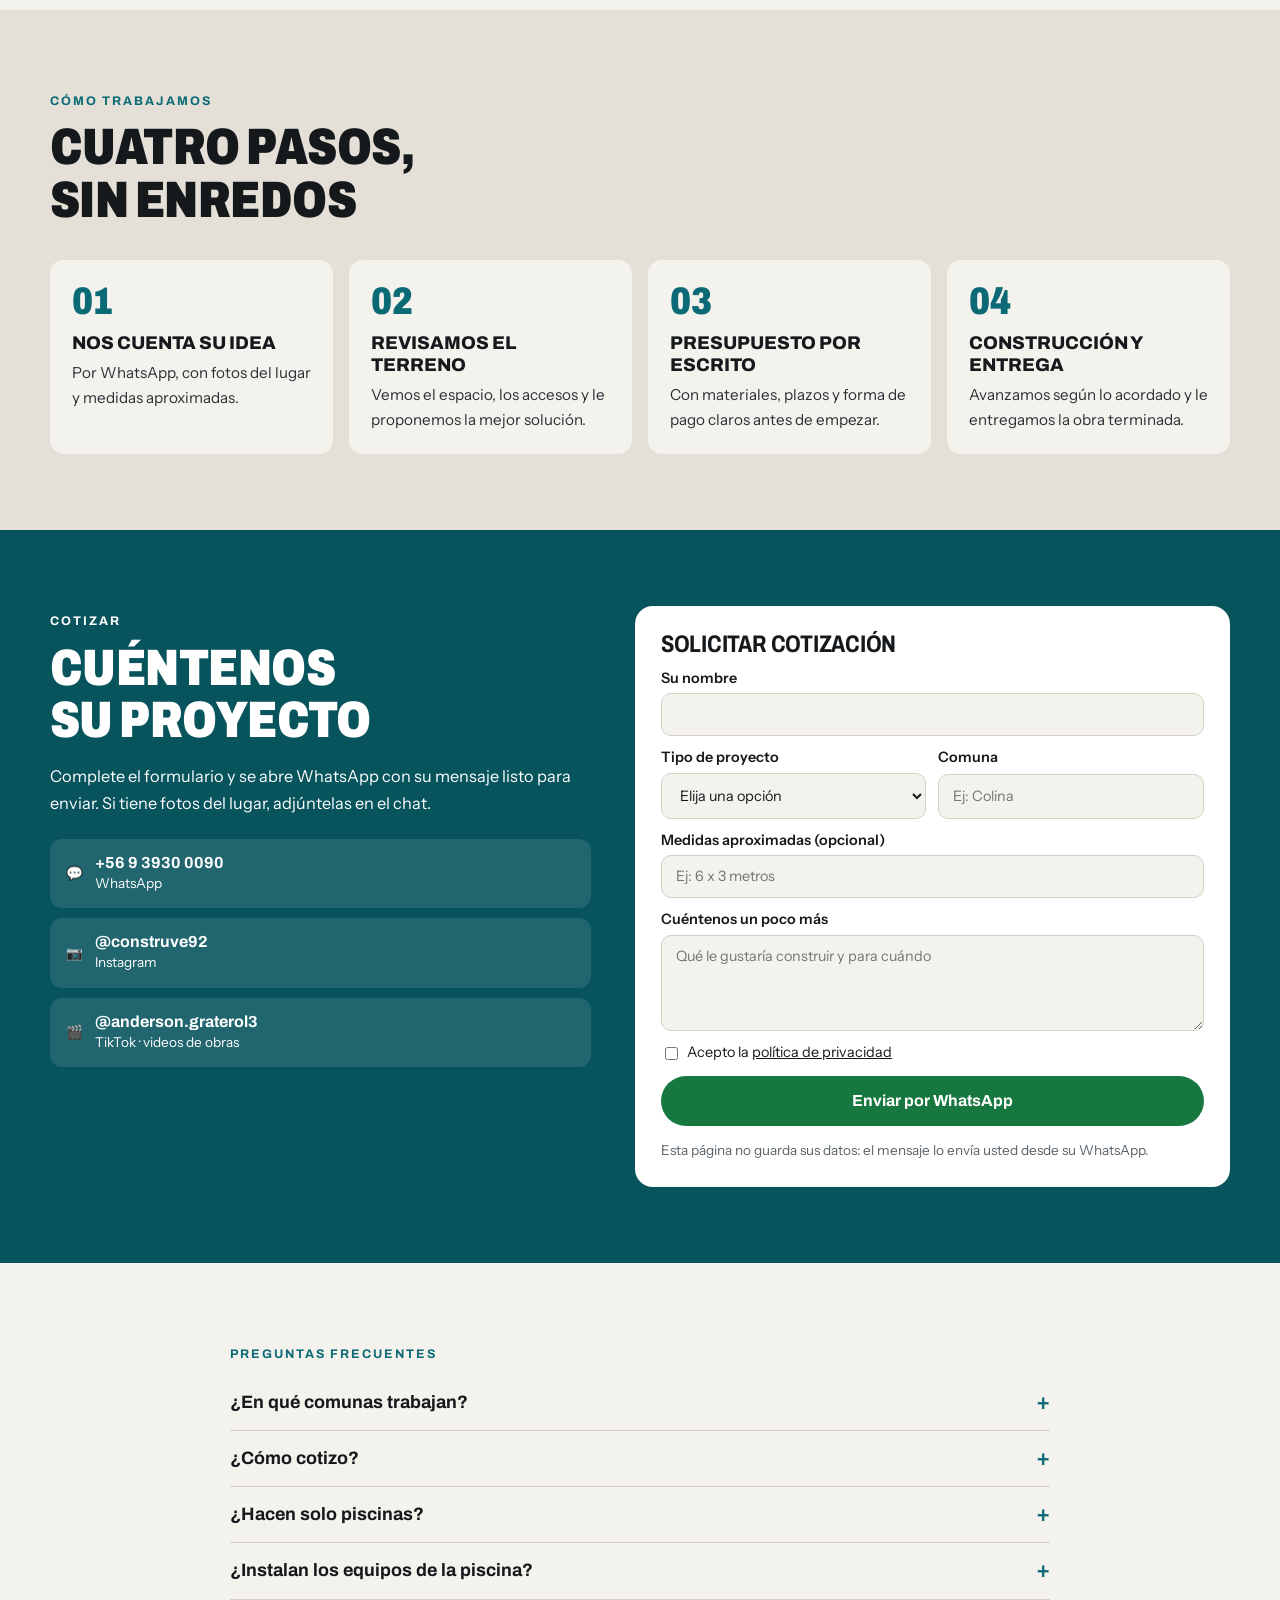
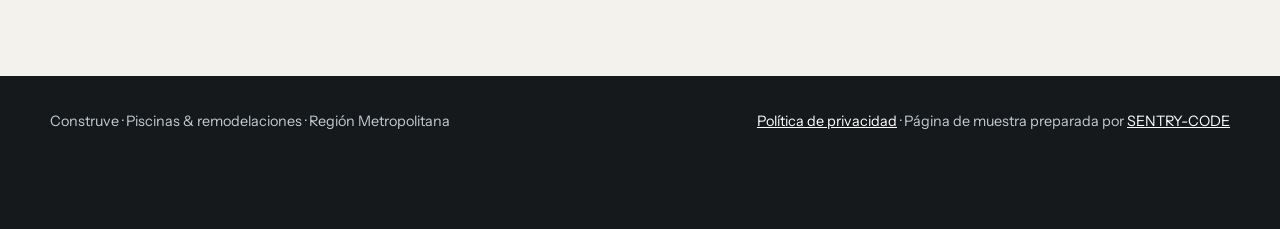
==== commit 8f943e51: "Agrega TikTok a la demo Co-Authored-By: Claude Opus 5.5 <noreply@anthropic.com>" ====
--- a/index.html
+++ b/index.html
@@ -197,7 +197,7 @@
     <button type="button" data-f="todos" aria-pressed="true">Todos</button><button type="button" data-f="piscina" aria-pressed="false">Piscinas</button><button type="button" data-f="quincho" aria-pressed="false">Quinchos y terrazas</button><button type="button" data-f="modular" aria-pressed="false">Modulares</button>
   </div>
   <div class="galeria" id="galeria"></div>
-  <p class="ig">Más obras y videos en Instagram: <a href="https://www.instagram.com/construve92/" target="_blank" rel="noopener">@construve92</a></p>
+  <p class="ig">Más obras y videos en Instagram <a href="https://www.instagram.com/construve92/" target="_blank" rel="noopener">@construve92</a> y TikTok <a href="https://www.tiktok.com/@anderson.graterol3" target="_blank" rel="noopener">@anderson.graterol3</a></p>
 </div></section>
 
 <section class="ad"><div class="wrap">
@@ -223,6 +223,7 @@
     <div class="contacto-d">
       <a href="https://wa.me/56939300090" target="_blank" rel="noopener"><span aria-hidden="true">💬</span><span><b>+56 9 3930 0090</b><span>WhatsApp</span></span></a>
       <a href="https://www.instagram.com/construve92/" target="_blank" rel="noopener"><span aria-hidden="true">📷</span><span><b>@construve92</b><span>Instagram</span></span></a>
+      <a href="https://www.tiktok.com/@anderson.graterol3" target="_blank" rel="noopener"><span aria-hidden="true">🎬</span><span><b>@anderson.graterol3</b><span>TikTok · videos de obras</span></span></a>
     </div>
   </div>
   <form class="f" id="f" novalidate>
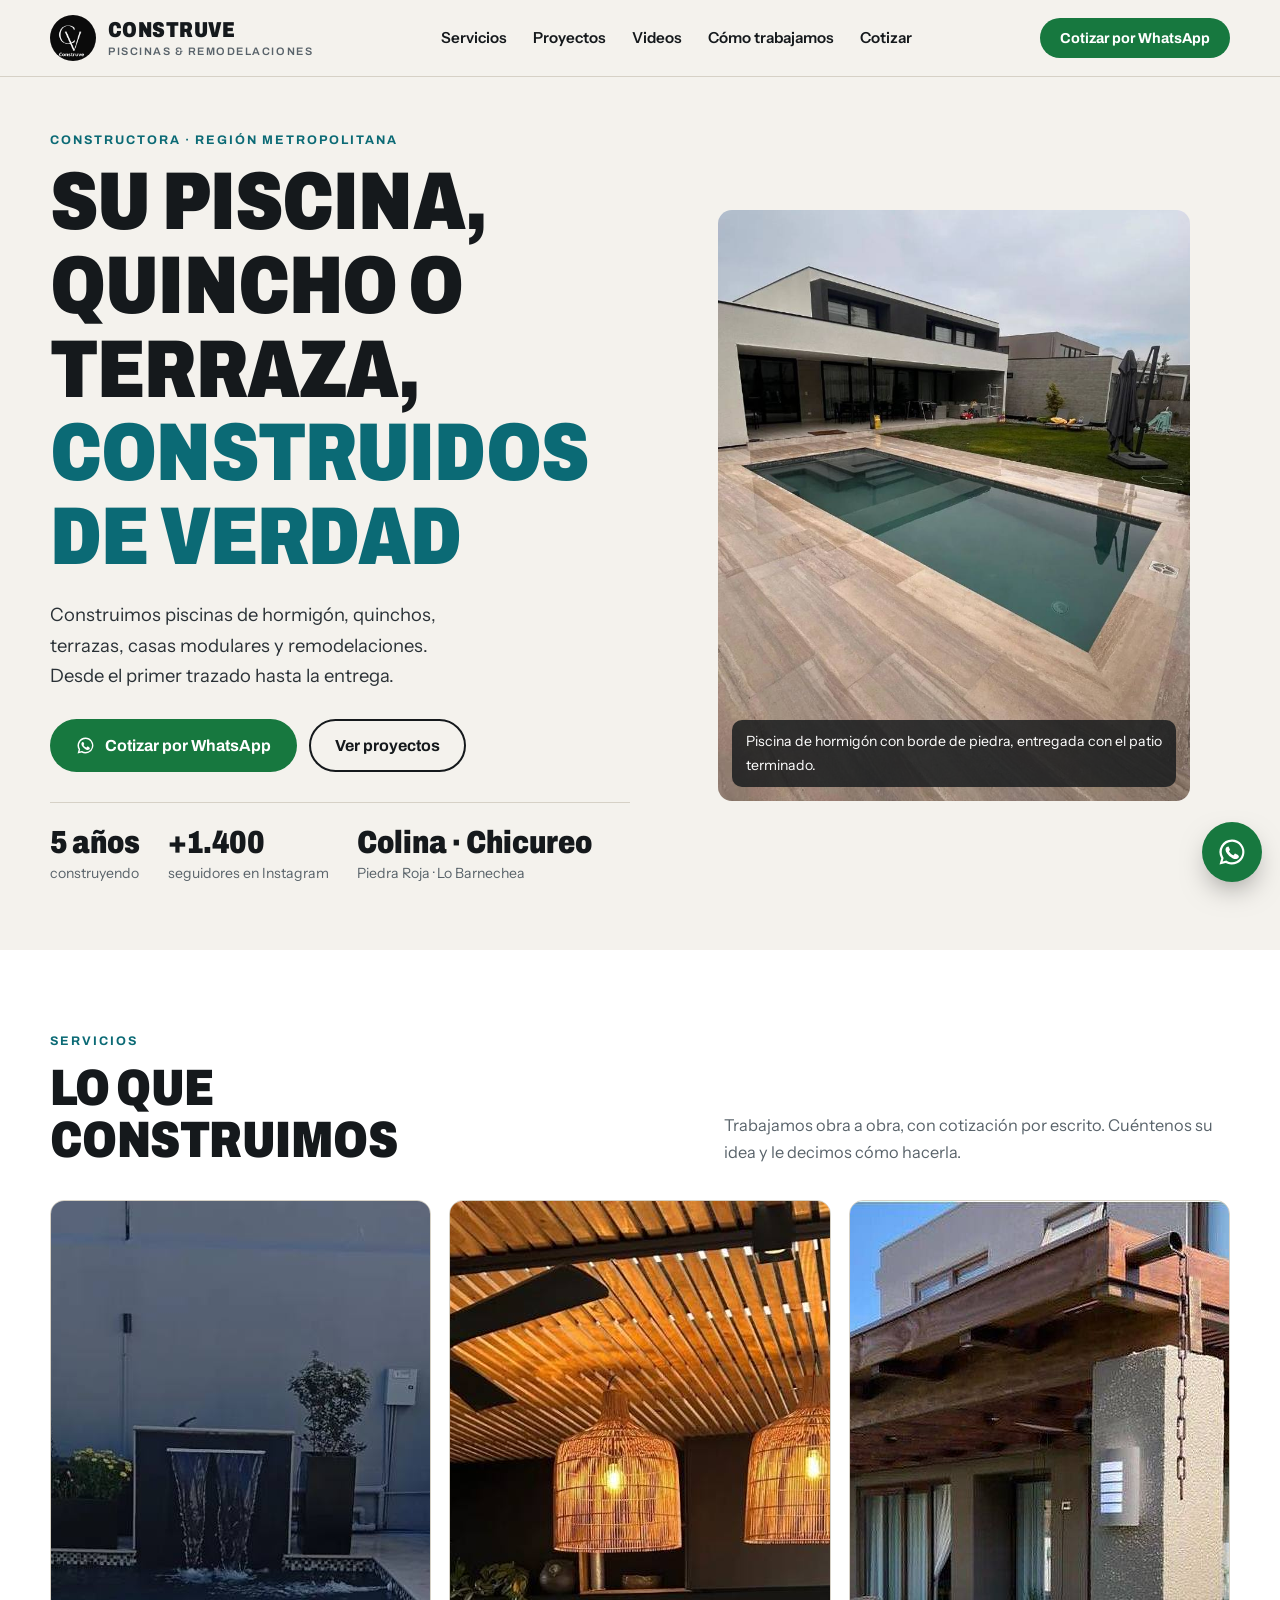
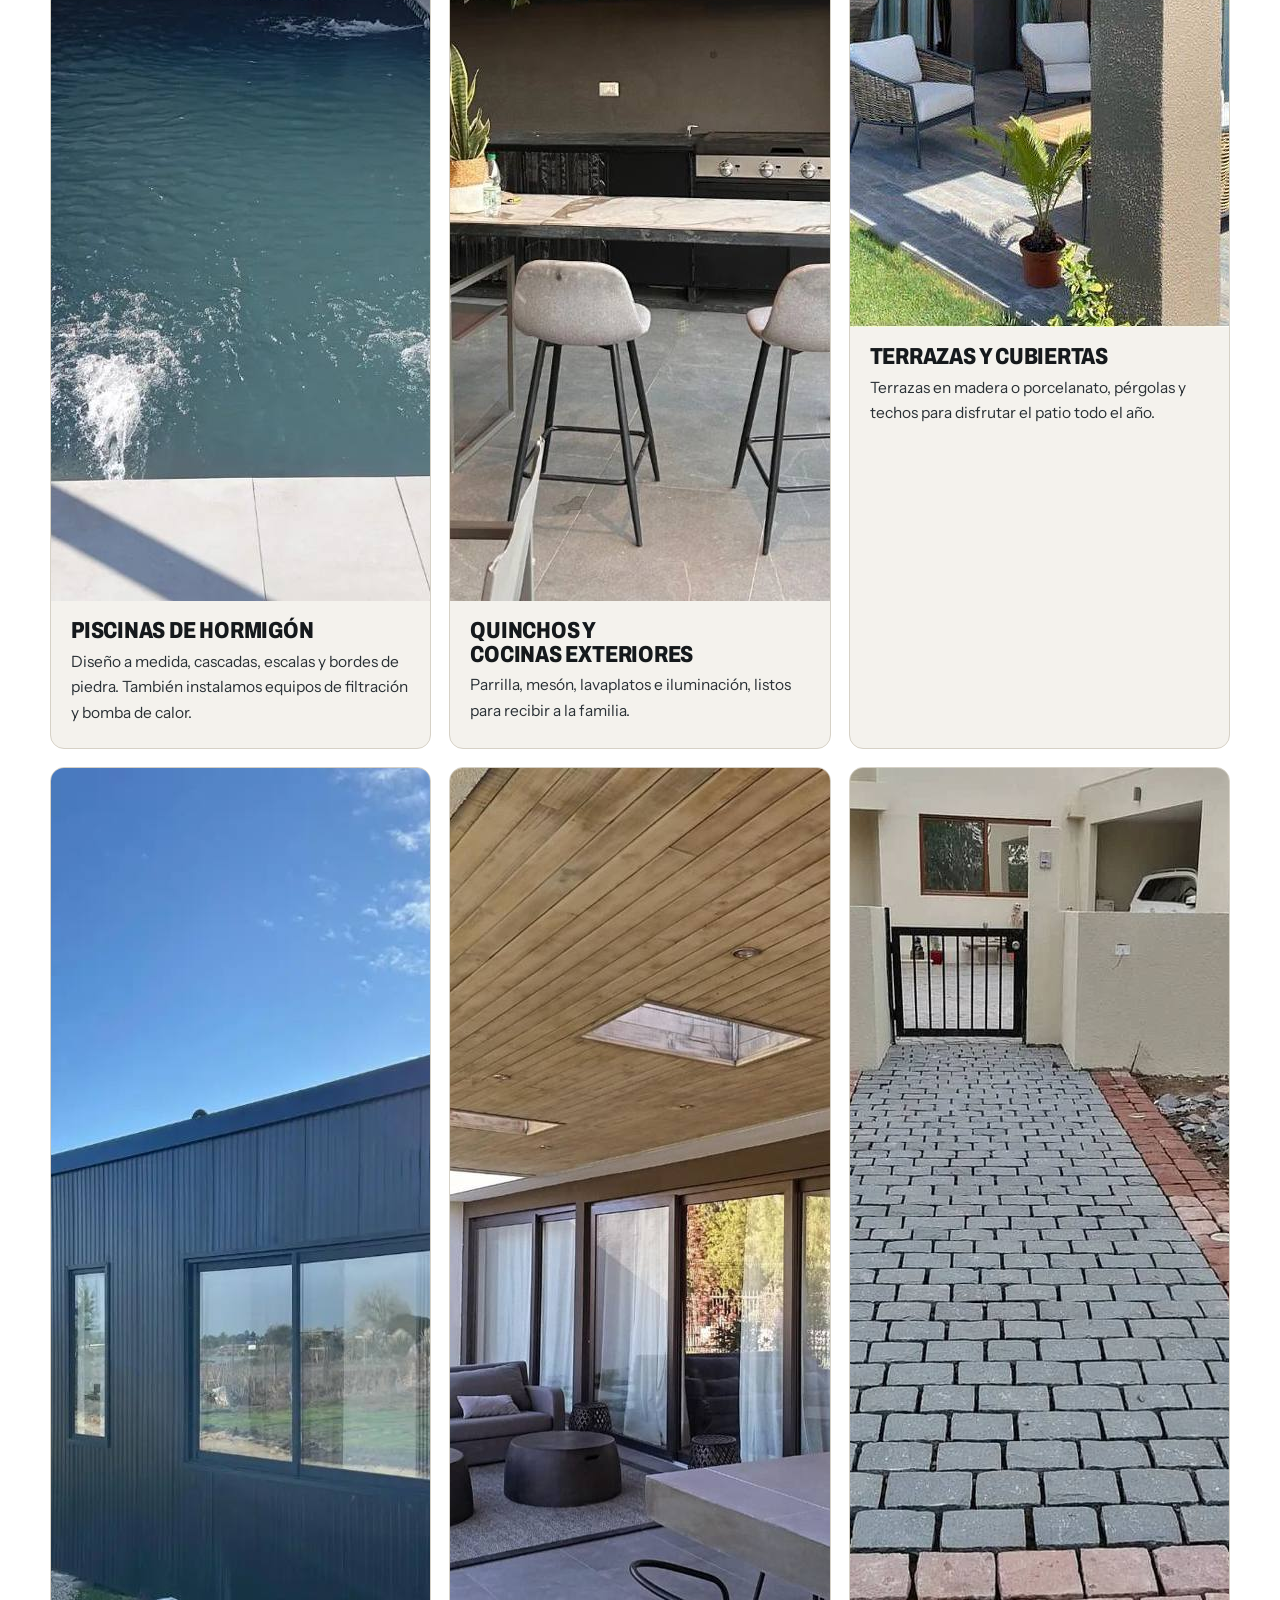
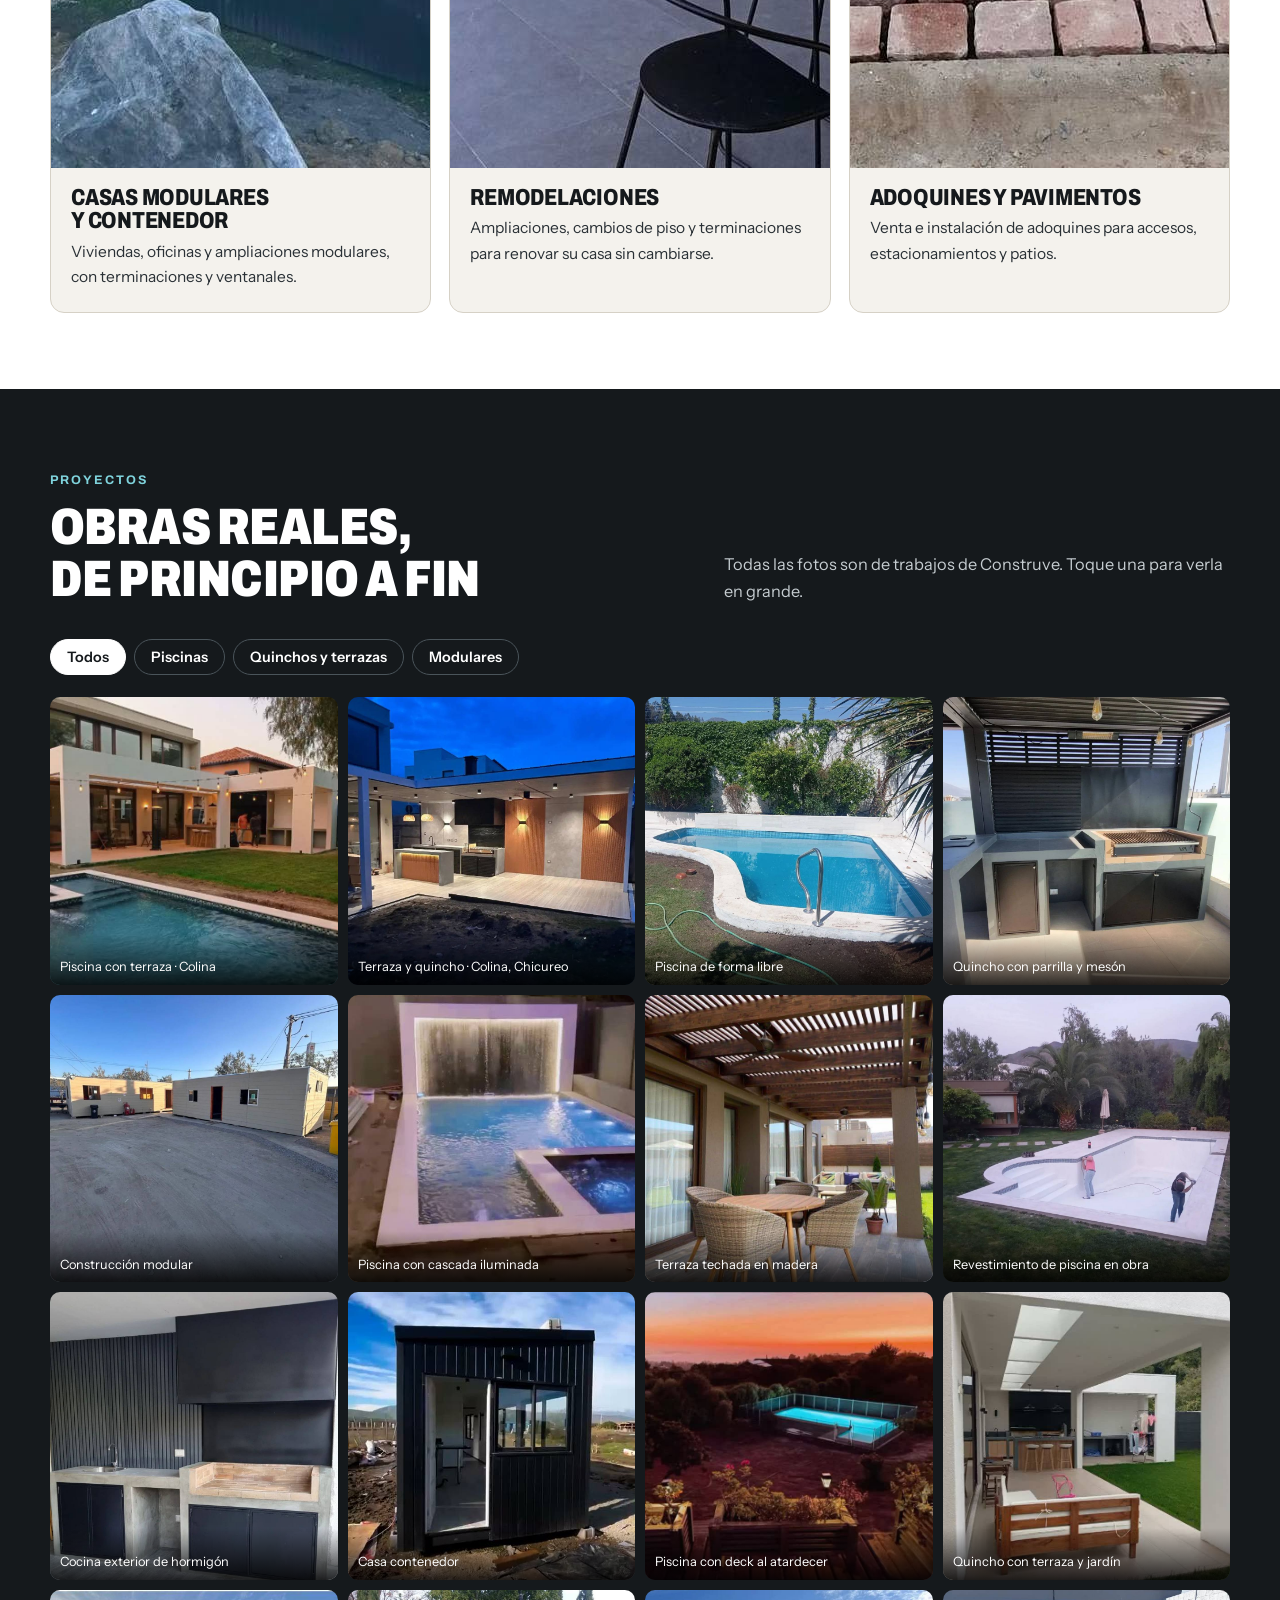
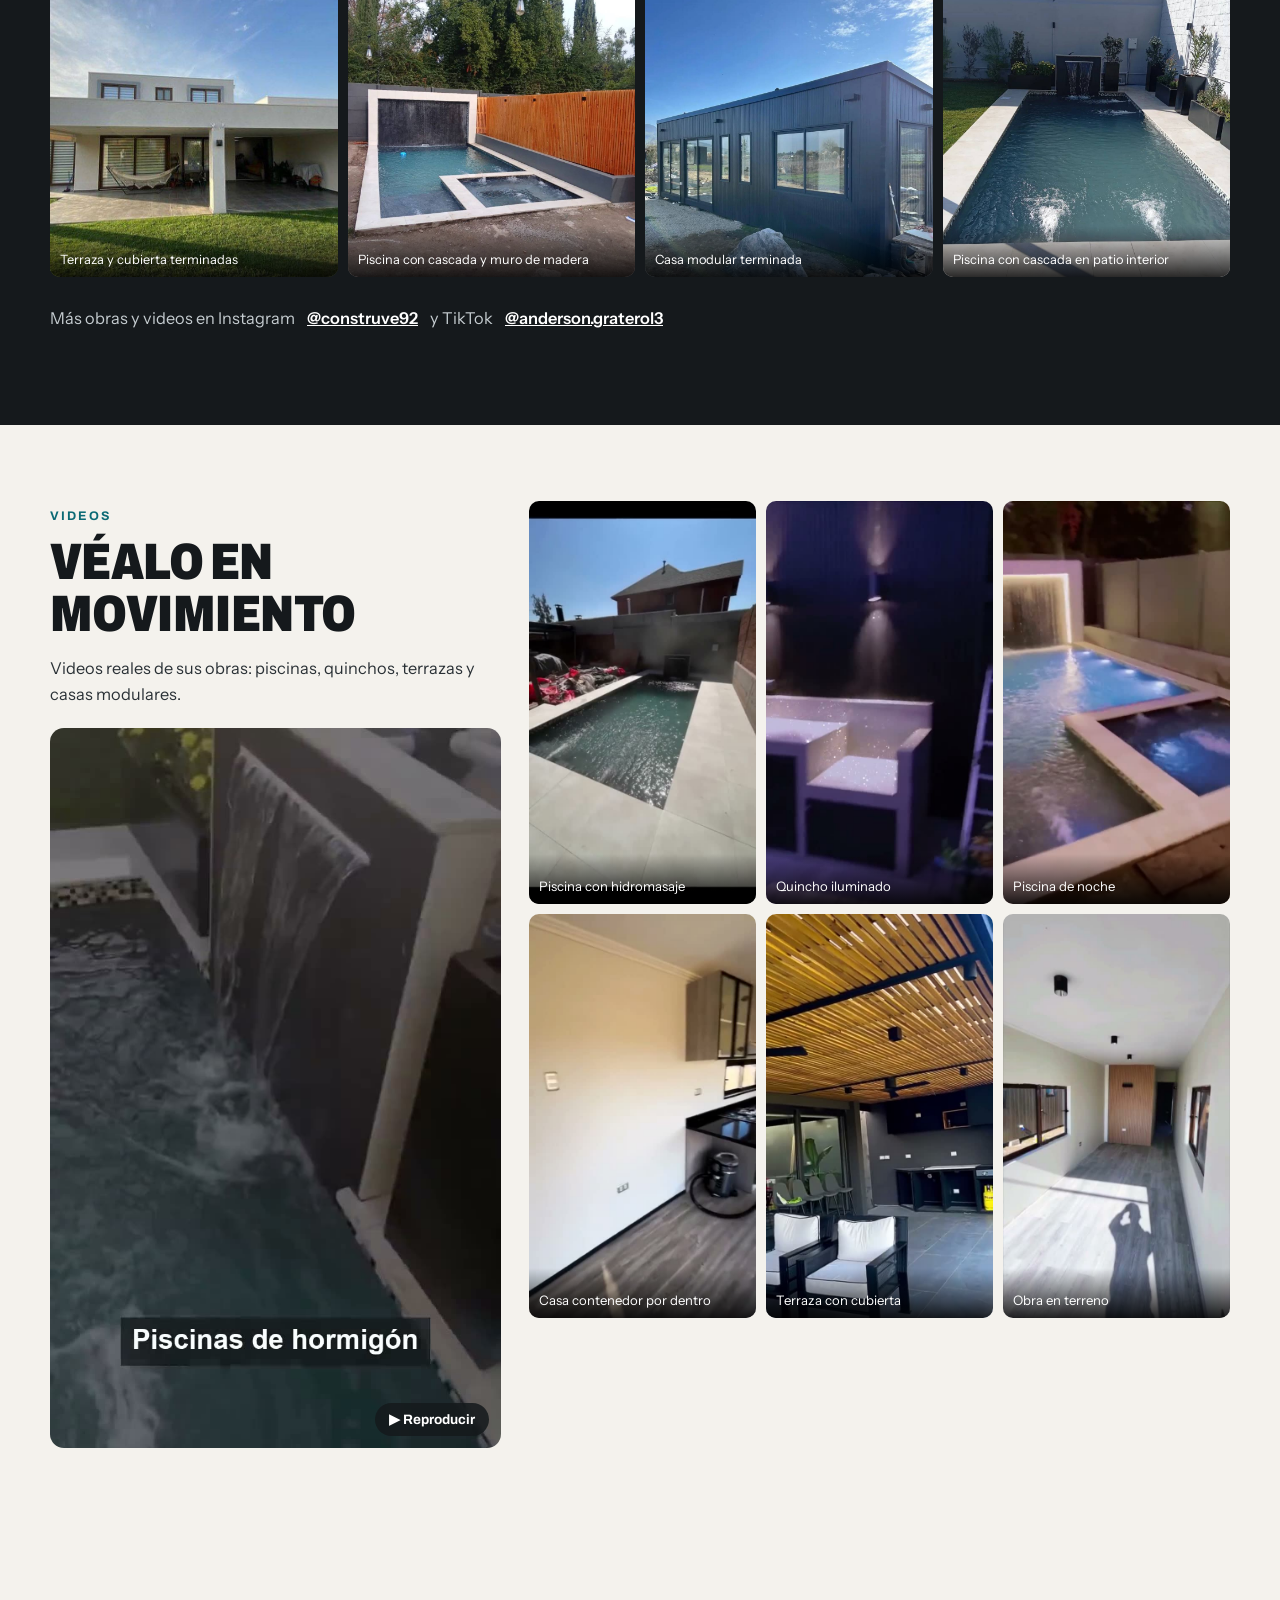
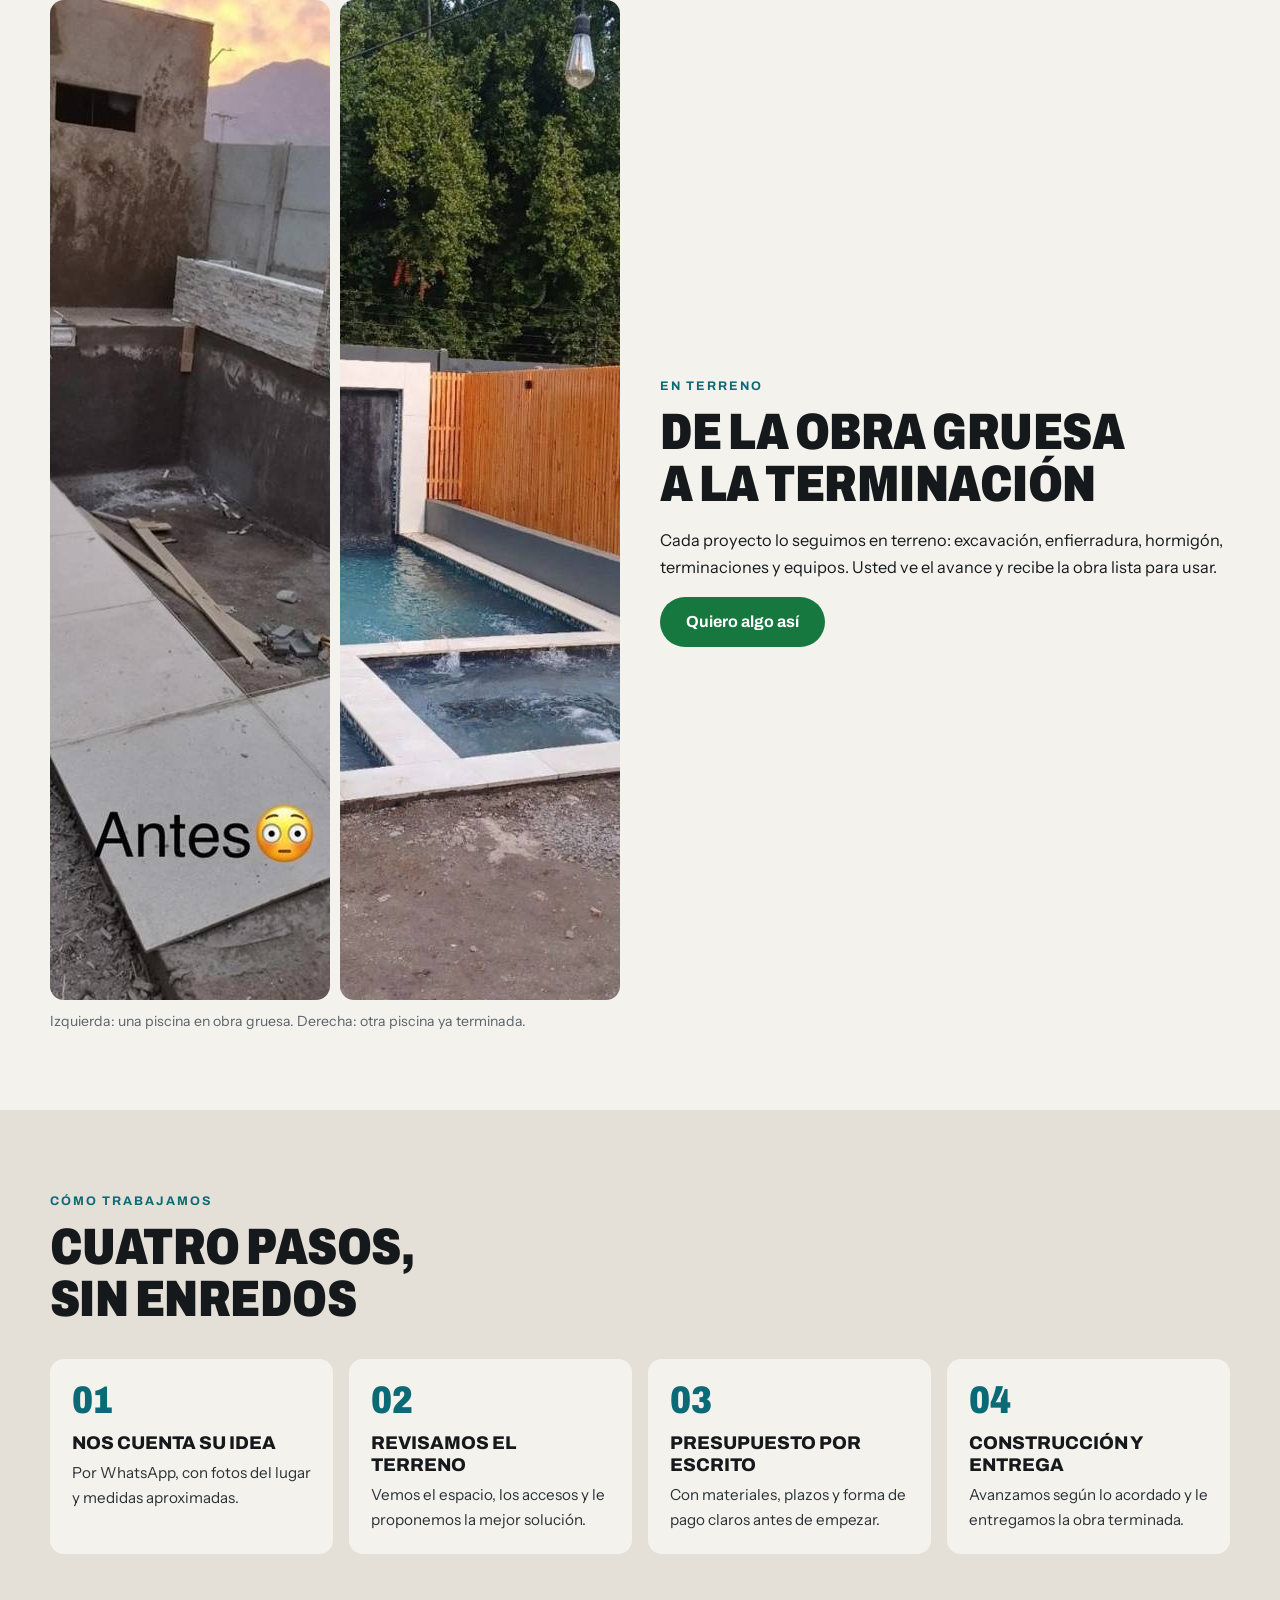
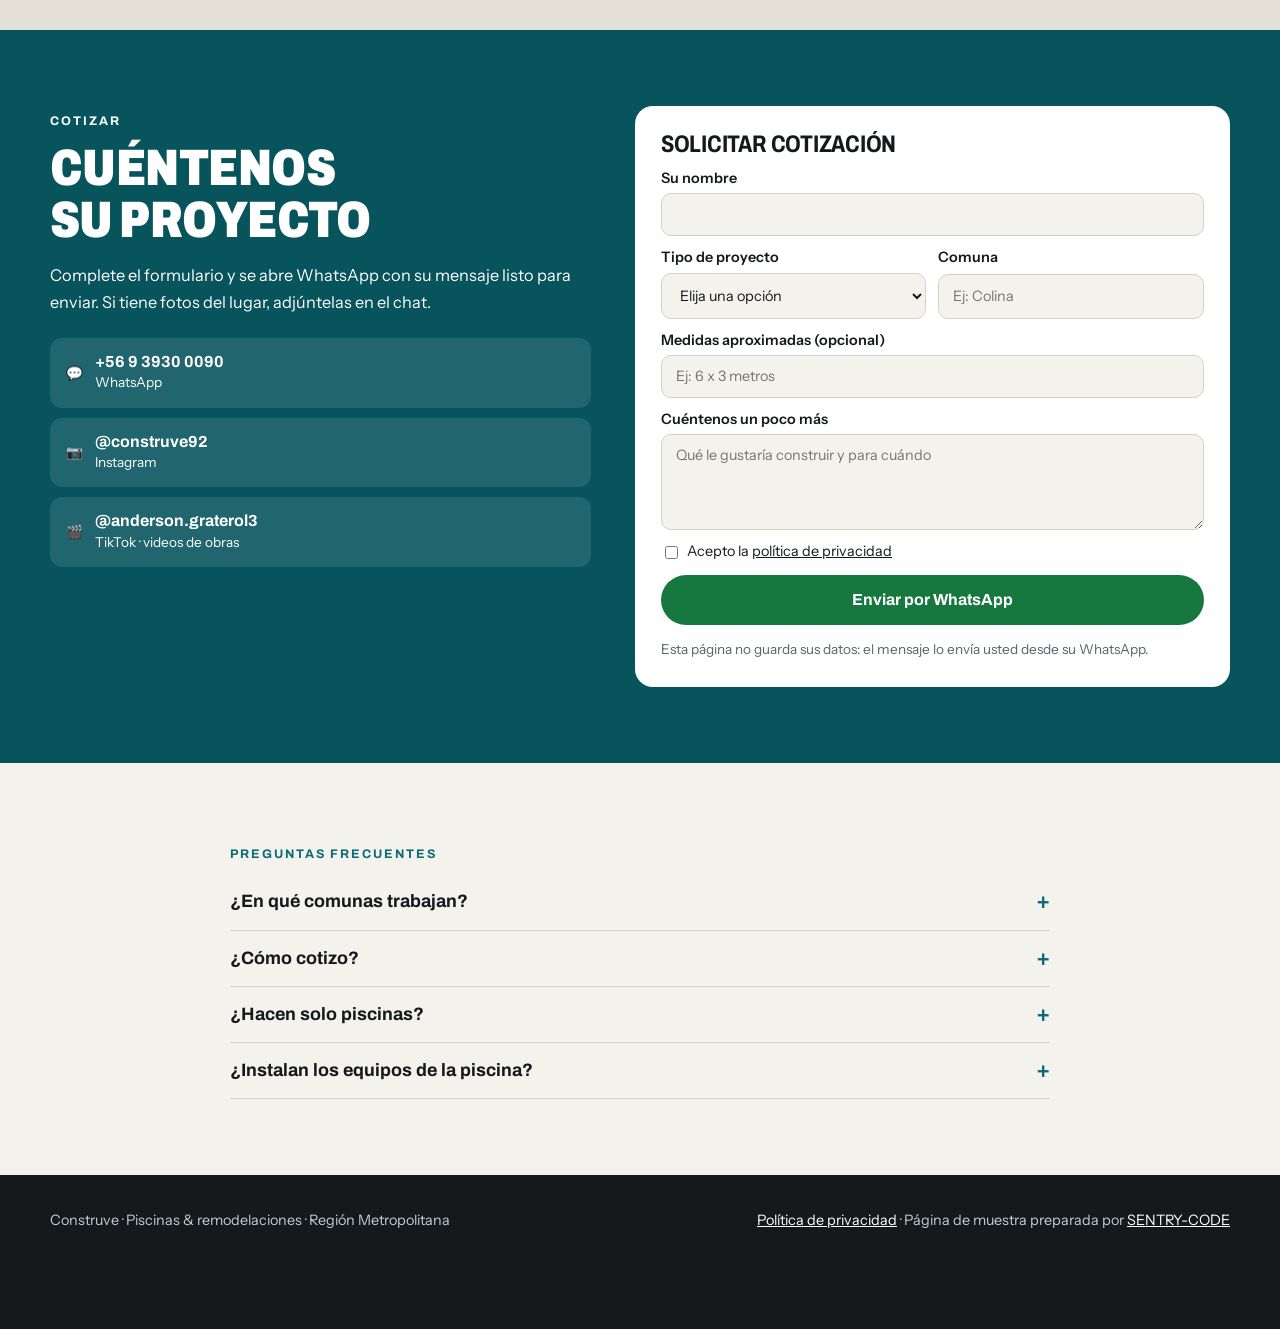
==== commit 3a4bb50e: "Sección de videos: destacado de 21 s y 6 clips de sus obras Co-Authored-By: Claude Opus 5.5 <noreply" ====
--- a/index.html
+++ b/index.html
@@ -91,6 +91,19 @@
 dialog button{position:fixed;top:14px;right:14px;width:46px;height:46px;border-radius:50%;border:0;background:#fff;color:var(--tinta);font-size:1.5rem;cursor:pointer}
 .ig{margin-top:28px;display:flex;flex-wrap:wrap;gap:12px;align-items:center;color:#c5ccd0}
 .ig a{color:#fff;font-weight:600}
+/* videos */
+.videos{background:var(--piedra)}
+.videos .wrap{display:grid;grid-template-columns:minmax(0,.9fr) minmax(0,1.4fr);gap:28px;align-items:start}
+.dest{position:relative;border-radius:var(--r);overflow:hidden;background:#000;aspect-ratio:9/16;max-height:720px;width:100%}
+.dest video{width:100%;height:100%;object-fit:cover;display:block}
+.dest button{position:absolute;right:12px;bottom:12px;border:0;border-radius:999px;padding:10px 14px;background:rgba(21,25,28,.85);color:#fff;font:700 .85rem/1 "Archivo";cursor:pointer}
+.clips{display:grid;grid-template-columns:repeat(3,minmax(0,1fr));gap:10px}
+.clip{margin:0;position:relative;border-radius:10px;overflow:hidden;background:#000;aspect-ratio:9/16}
+.clip video{width:100%;height:100%;object-fit:cover;display:block}
+.clip figcaption{position:absolute;left:0;right:0;bottom:0;padding:24px 10px 9px;background:linear-gradient(transparent,rgba(0,0,0,.85));color:#fff;font-size:.82rem;line-height:1.3}
+.clip a{color:#fff}
+@media (max-width:900px){.videos .wrap{grid-template-columns:1fr}.dest{max-width:420px;margin:0 auto}}
+@media (max-width:560px){.clips{grid-template-columns:repeat(2,minmax(0,1fr))}}
 /* antes y después */
 .ad .wrap{display:grid;grid-template-columns:1fr 1fr;gap:40px;align-items:center}
 .ad .wrap>*{min-width:0}
@@ -156,7 +169,7 @@
 <body>
 <header class="top"><div class="wrap">
   <a class="marca" href="#inicio"><img src="assets/logo.jpg" alt="Logo de Construve" width="46" height="46"><span><b>Construve</b><small>Piscinas &amp; remodelaciones</small></span></a>
-  <nav aria-label="Secciones"><a href="#servicios">Servicios</a><a href="#proyectos">Proyectos</a><a href="#como">Cómo trabajamos</a><a href="#cotizar">Cotizar</a></nav>
+  <nav aria-label="Secciones"><a href="#servicios">Servicios</a><a href="#proyectos">Proyectos</a><a href="#videos">Videos</a><a href="#como">Cómo trabajamos</a><a href="#cotizar">Cotizar</a></nav>
   <a class="btn btn-wa" href="https://wa.me/56939300090?text=Hola%2C%20vi%20su%20p%C3%A1gina%20y%20quiero%20cotizar%20un%20proyecto." target="_blank" rel="noopener">Cotizar por WhatsApp</a>
 </div></header>
 
@@ -198,6 +211,16 @@
   </div>
   <div class="galeria" id="galeria"></div>
   <p class="ig">Más obras y videos en Instagram <a href="https://www.instagram.com/construve92/" target="_blank" rel="noopener">@construve92</a> y TikTok <a href="https://www.tiktok.com/@anderson.graterol3" target="_blank" rel="noopener">@anderson.graterol3</a></p>
+</div></section>
+
+<section class="videos" id="videos"><div class="wrap">
+  <div>
+    <span class="ojo">Videos</span>
+    <h2 style="font-size:clamp(2rem,4.4vw,3.2rem);font-weight:900;text-transform:uppercase;margin-bottom:14px">Véalo en movimiento</h2>
+    <p style="color:var(--tinta2);margin:0 0 20px">Videos reales de sus obras: piscinas, quinchos, terrazas y casas modulares.</p>
+    <div class="dest"><video id="vdest" muted loop playsinline preload="metadata" poster="assets/videos/destacado.jpg" src="assets/videos/destacado.mp4" aria-label="Resumen de obras de Construve"></video><button type="button" id="vplay">▶ Reproducir</button></div>
+  </div>
+  <div class="clips"><figure class="clip"><video muted loop playsinline preload="none" poster="assets/videos/cascada.jpg" data-src="assets/videos/cascada.mp4" aria-label="Piscina con hidromasaje"></video><figcaption>Piscina con hidromasaje</figcaption></figure><figure class="clip"><video muted loop playsinline preload="none" poster="assets/videos/quincho-luz.jpg" data-src="assets/videos/quincho-luz.mp4" aria-label="Quincho iluminado"></video><figcaption>Quincho iluminado</figcaption></figure><figure class="clip"><video muted loop playsinline preload="none" poster="assets/videos/piscina-noche.jpg" data-src="assets/videos/piscina-noche.mp4" aria-label="Piscina de noche"></video><figcaption>Piscina de noche</figcaption></figure><figure class="clip"><video muted loop playsinline preload="none" poster="assets/videos/contenedor.jpg" data-src="assets/videos/contenedor.mp4" aria-label="Casa contenedor por dentro"></video><figcaption>Casa contenedor por dentro</figcaption></figure><figure class="clip"><video muted loop playsinline preload="none" poster="assets/videos/terraza.jpg" data-src="assets/videos/terraza.mp4" aria-label="Terraza con cubierta"></video><figcaption>Terraza con cubierta</figcaption></figure><figure class="clip"><video muted loop playsinline preload="none" poster="assets/videos/obra-contenedor.jpg" data-src="assets/videos/obra-contenedor.mp4" aria-label="Obra en terreno"></video><figcaption>Obra en terreno</figcaption></figure></div>
 </div></section>
 
 <section class="ad"><div class="wrap">
@@ -286,6 +309,12 @@
  const v=id=>document.getElementById(id).value.trim();
  const m='Hola, quiero cotizar un proyecto.\nNombre: '+v('fn')+'\nProyecto: '+v('ft')+'\nComuna: '+v('fc')+(v('fm')?'\nMedidas: '+v('fm'):'')+'\n\n'+v('fd');
  window.open('https://wa.me/56939300090?text='+encodeURIComponent(m),'_blank','noopener')});
+const quieto=matchMedia('(prefers-reduced-motion: reduce)').matches;
+const io2=new IntersectionObserver(es=>es.forEach(e=>{const v=e.target;if(e.isIntersecting){if(!v.src&&v.dataset.src)v.src=v.dataset.src;if(!quieto)v.play().catch(()=>{})}else v.pause()}),{threshold:.35});
+document.querySelectorAll('.clip video').forEach(v=>io2.observe(v));
+const vd=document.getElementById('vdest'),vp=document.getElementById('vplay');
+vp.onclick=()=>{if(vd.paused){vd.play();vp.textContent='❚❚ Pausa'}else{vd.pause();vp.textContent='▶ Reproducir'}};
+new IntersectionObserver(es=>es.forEach(e=>{if(e.isIntersecting&&!quieto){vd.play().then(()=>vp.textContent='❚❚ Pausa').catch(()=>{})}else{vd.pause();vp.textContent='▶ Reproducir'}}),{threshold:.4}).observe(vd);
 </script>
 </body>
 </html>
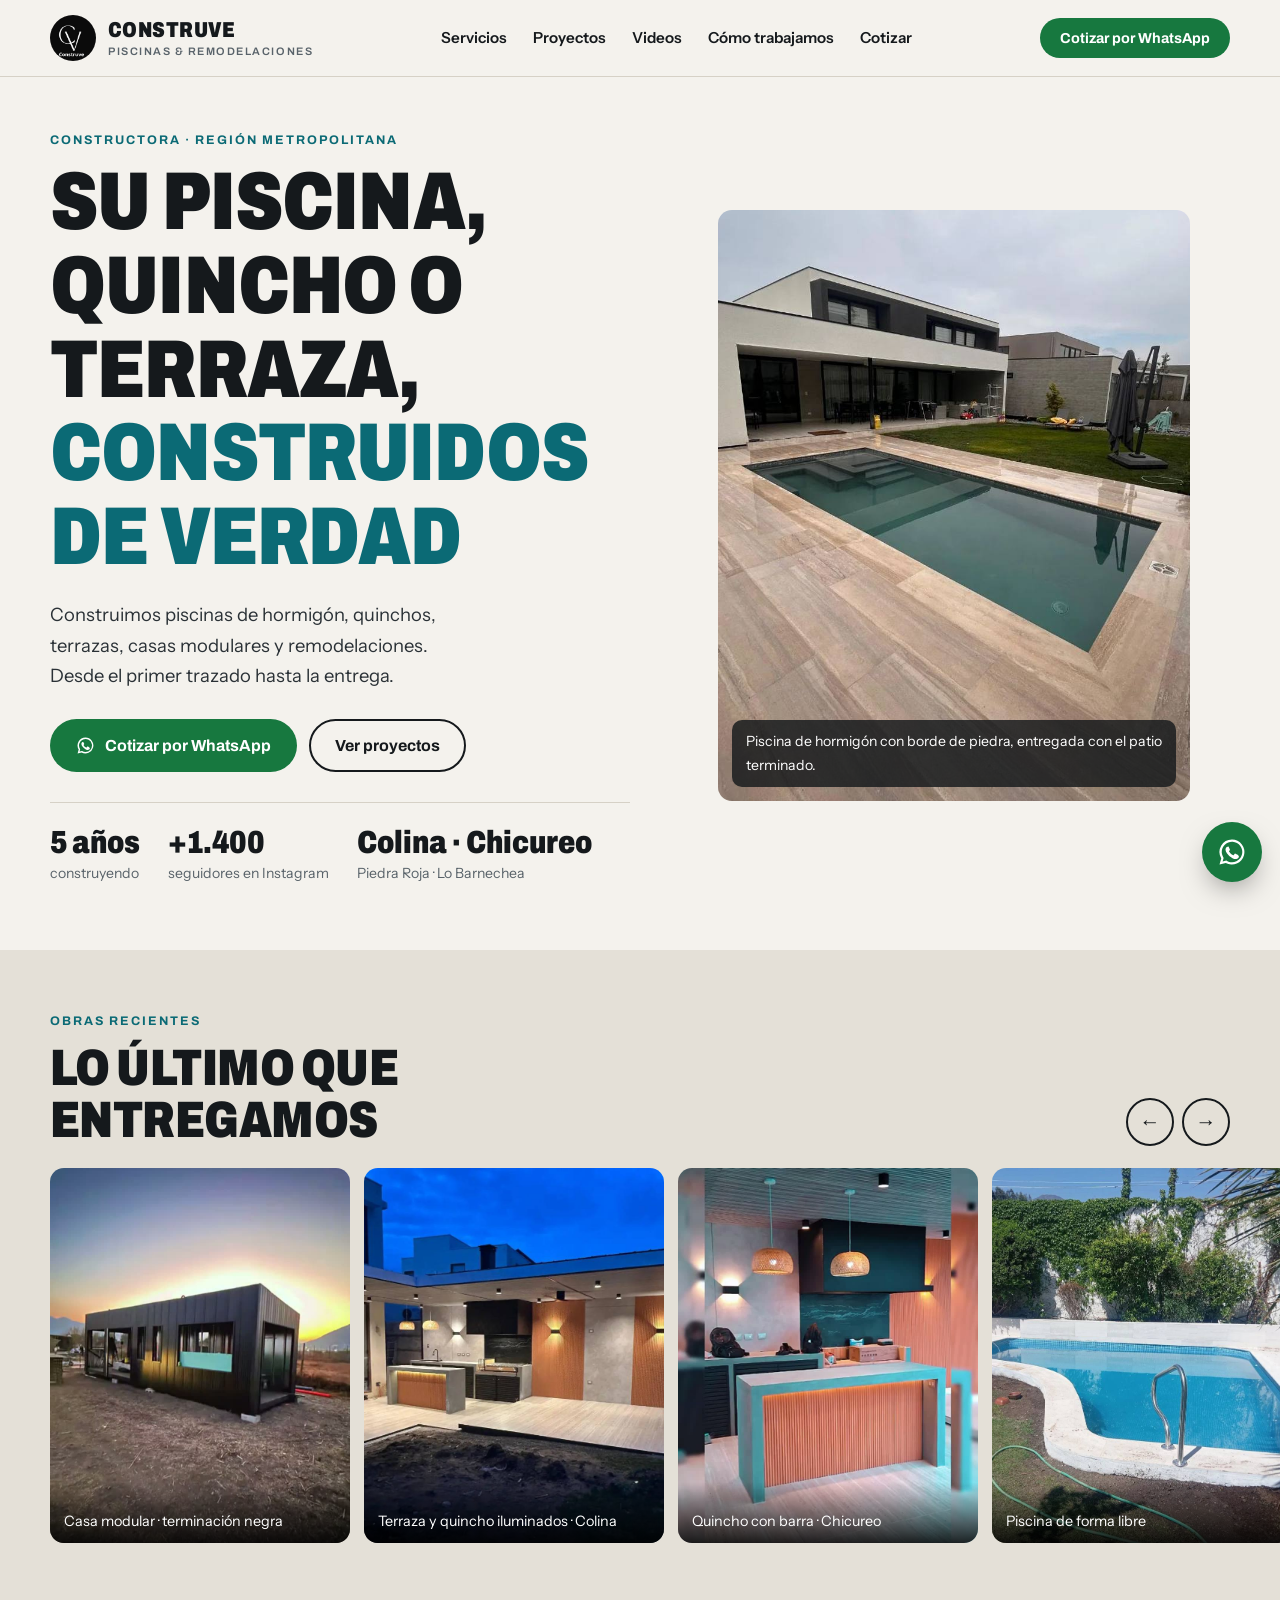
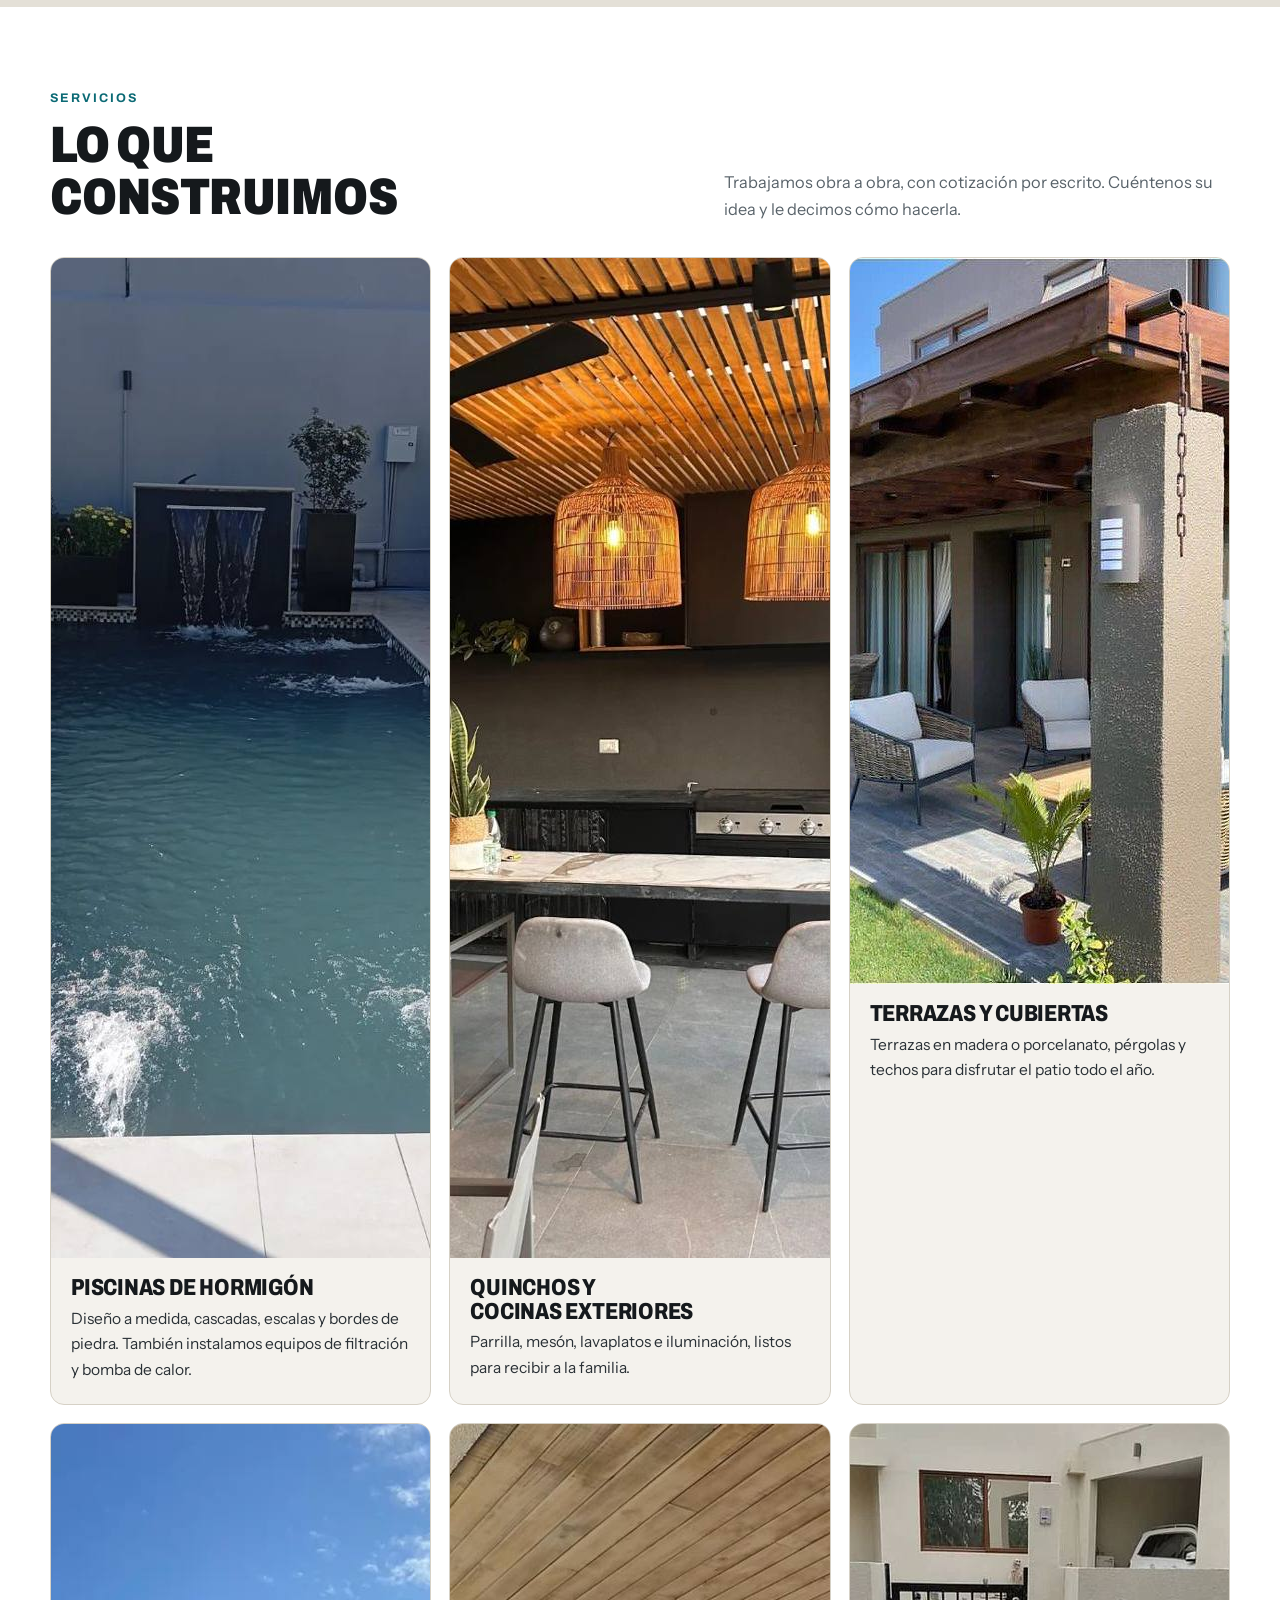
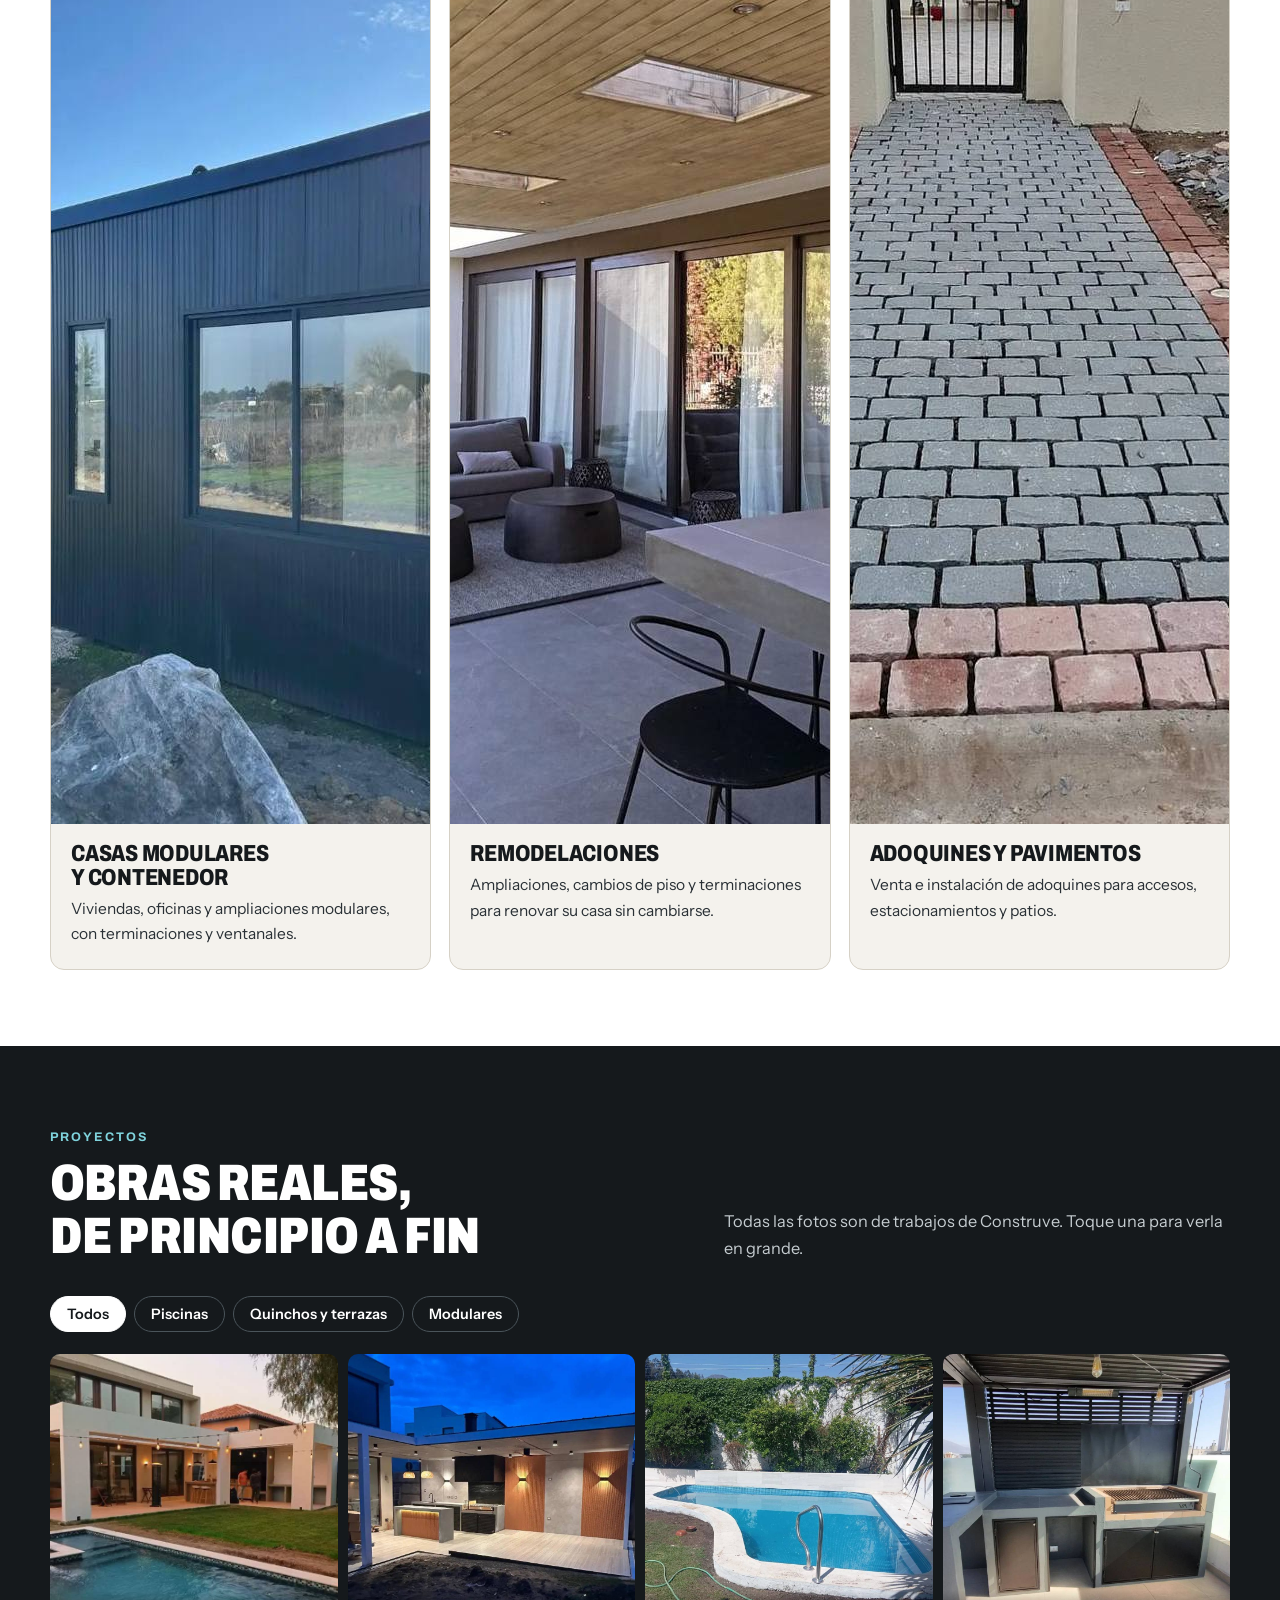
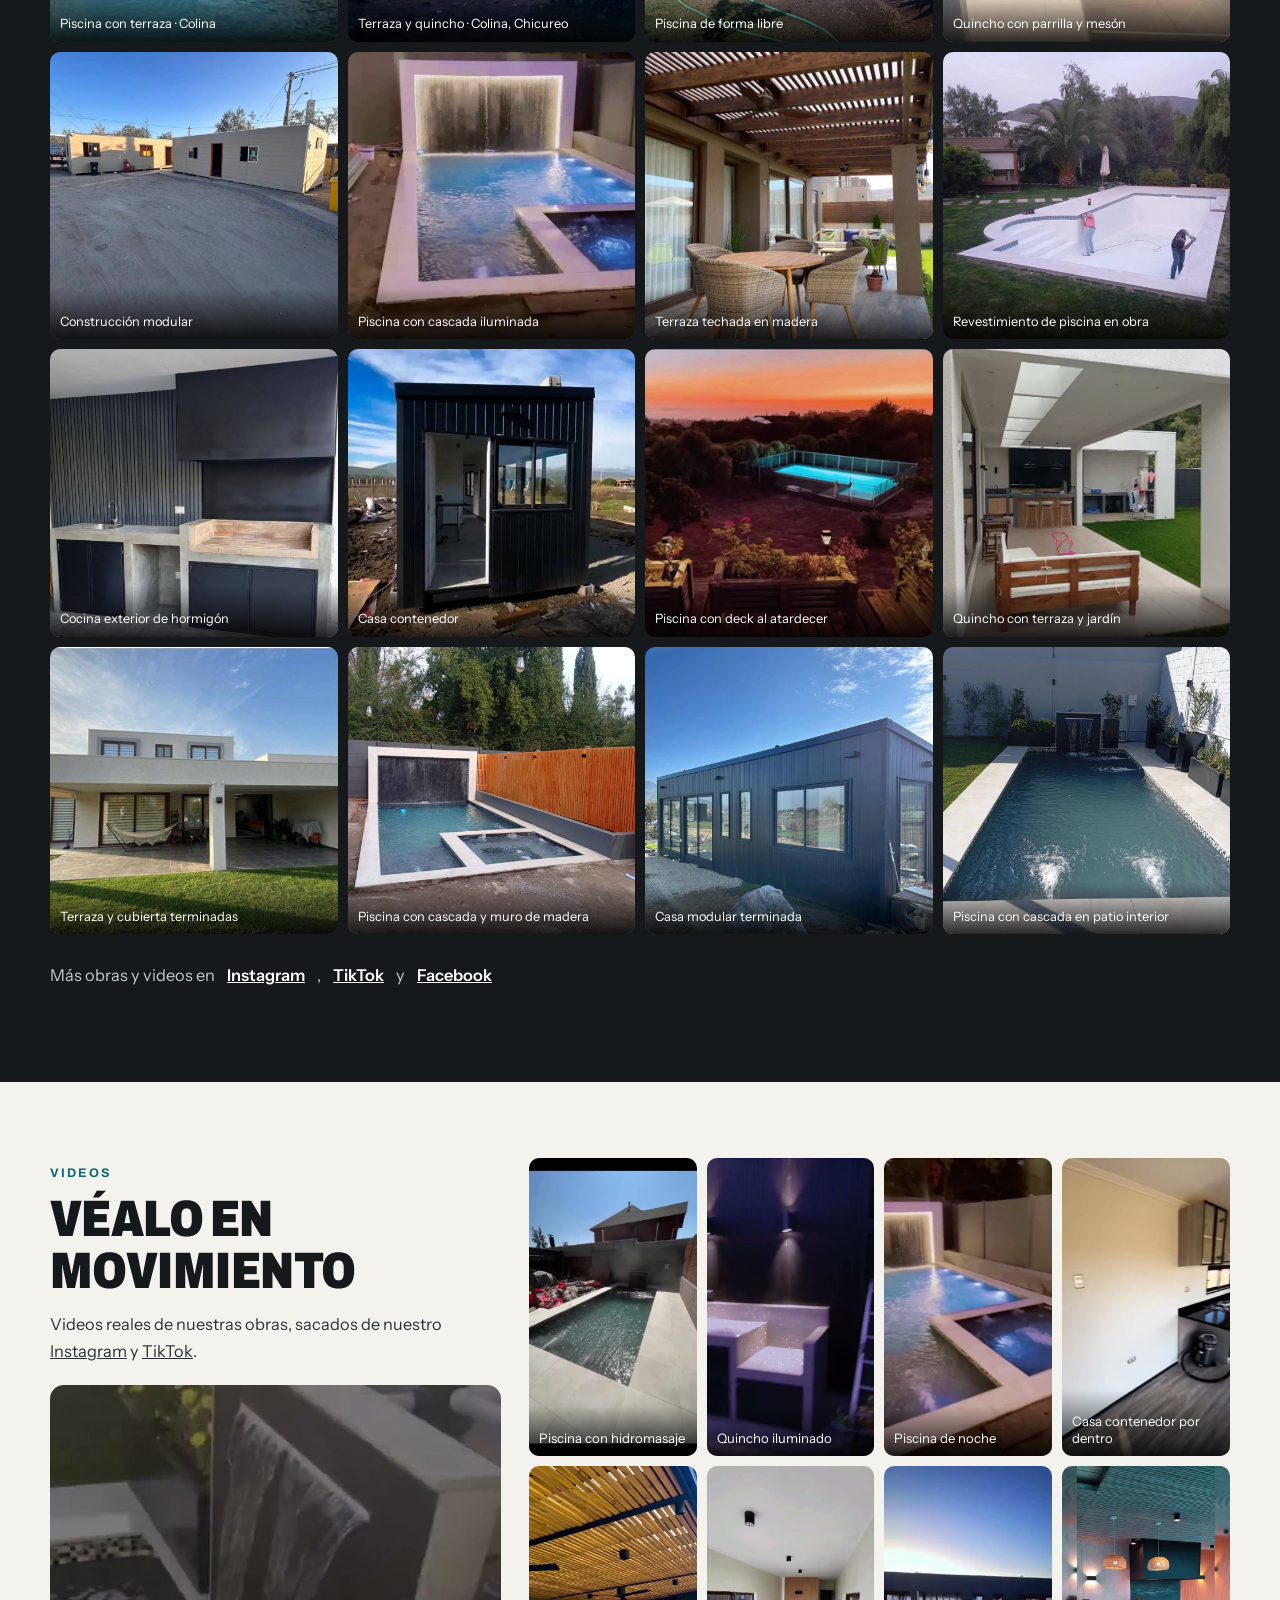
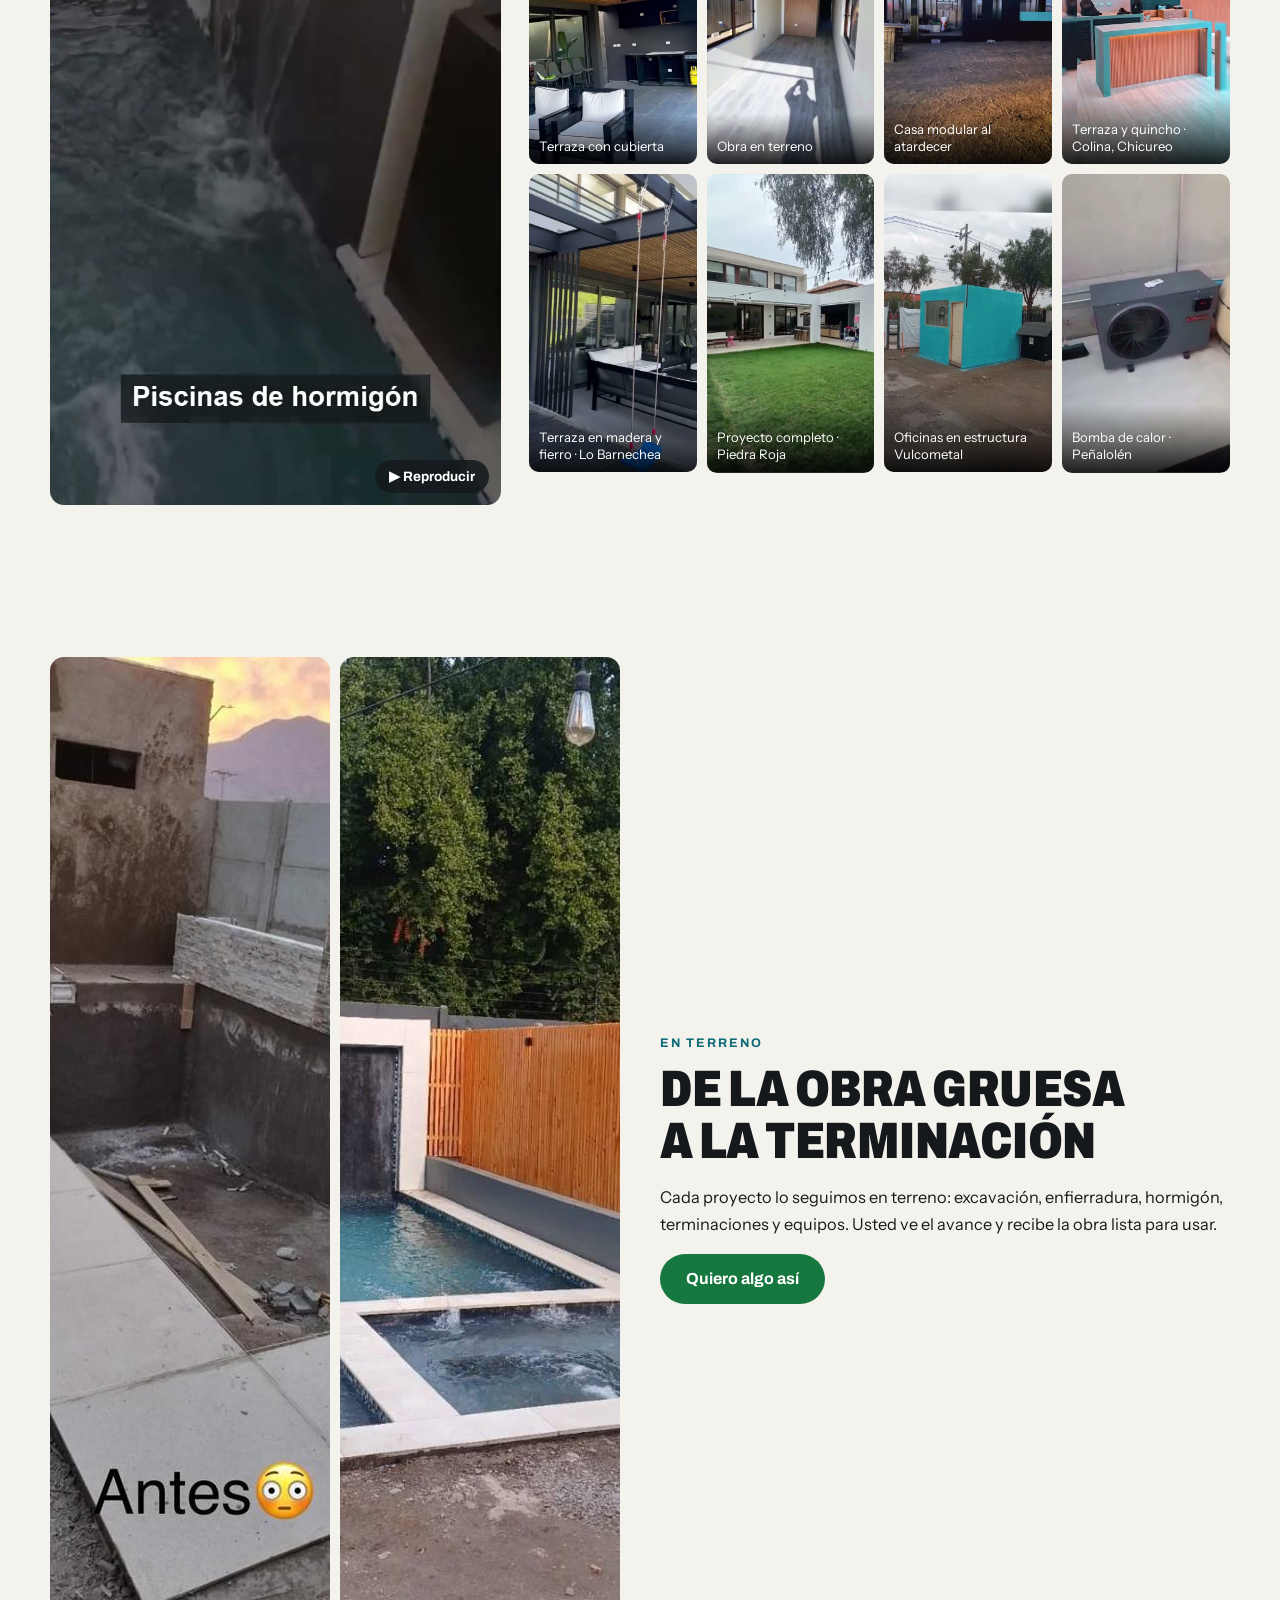
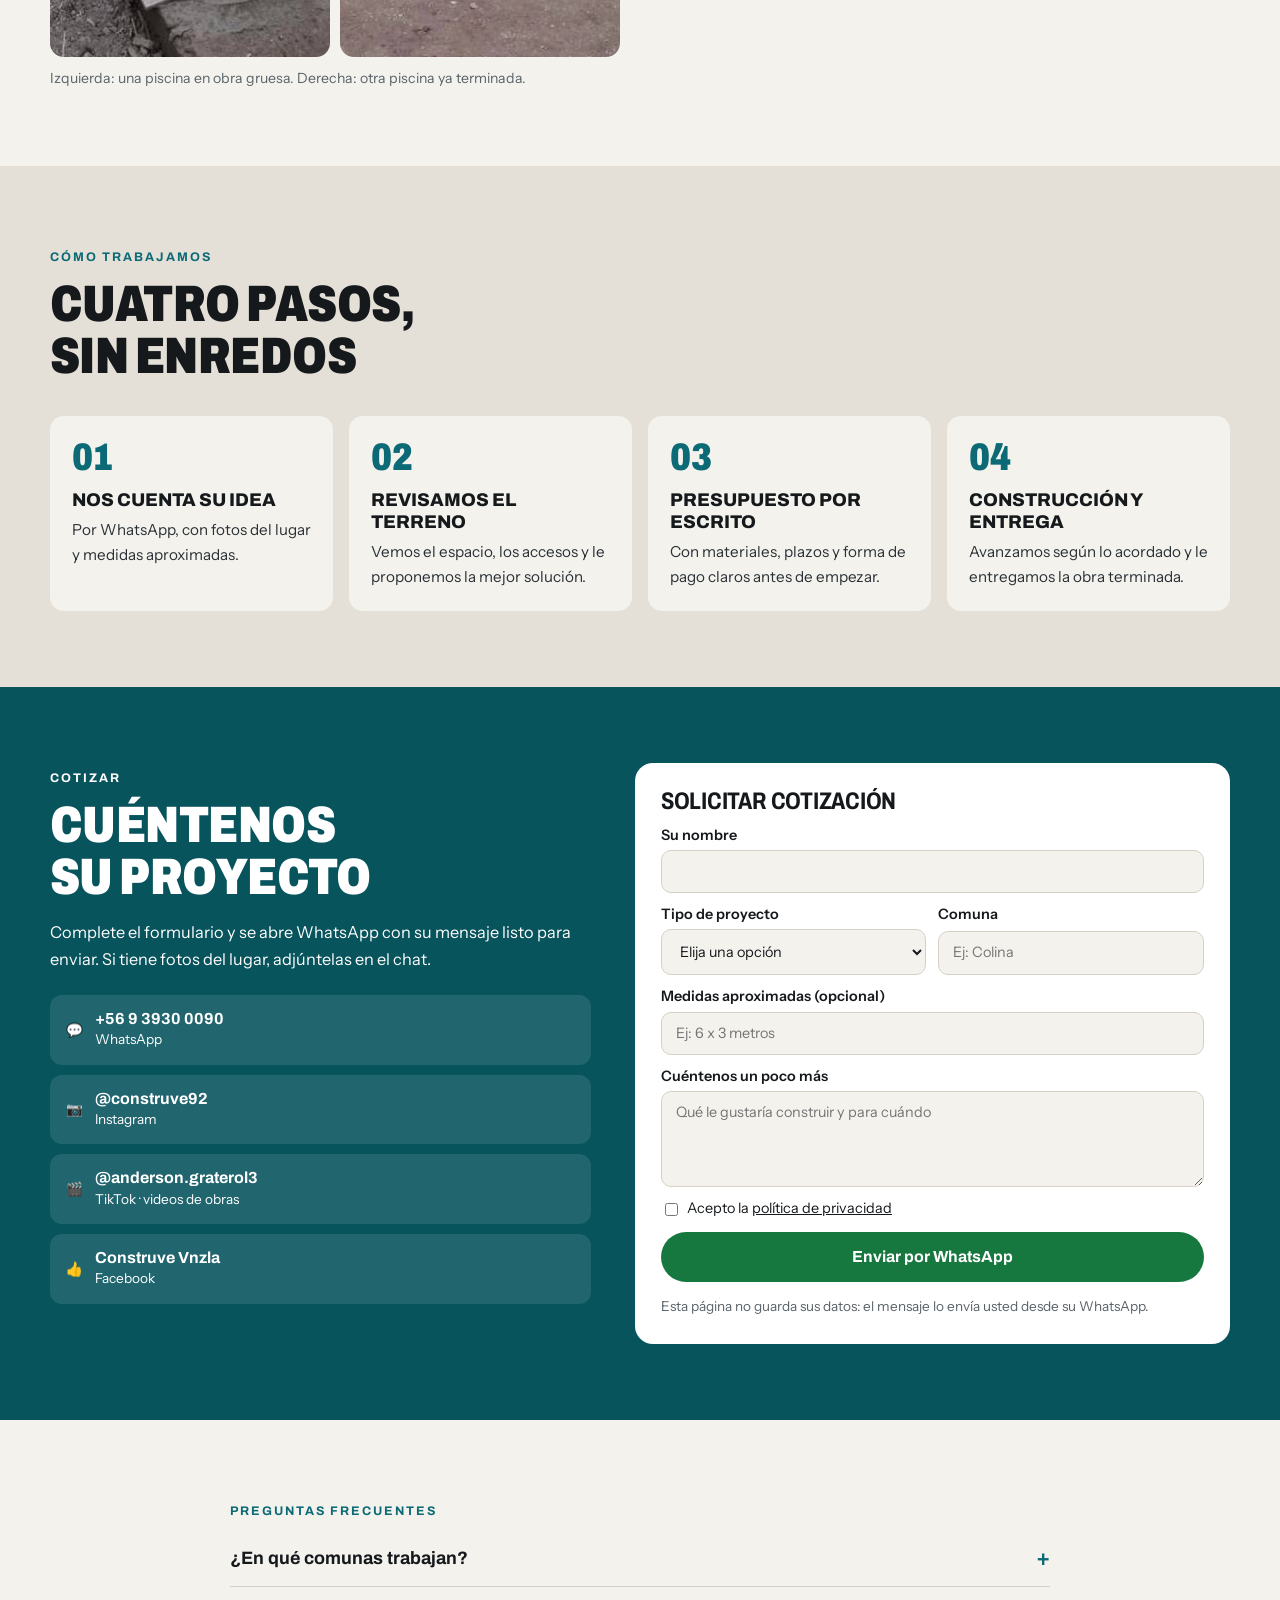
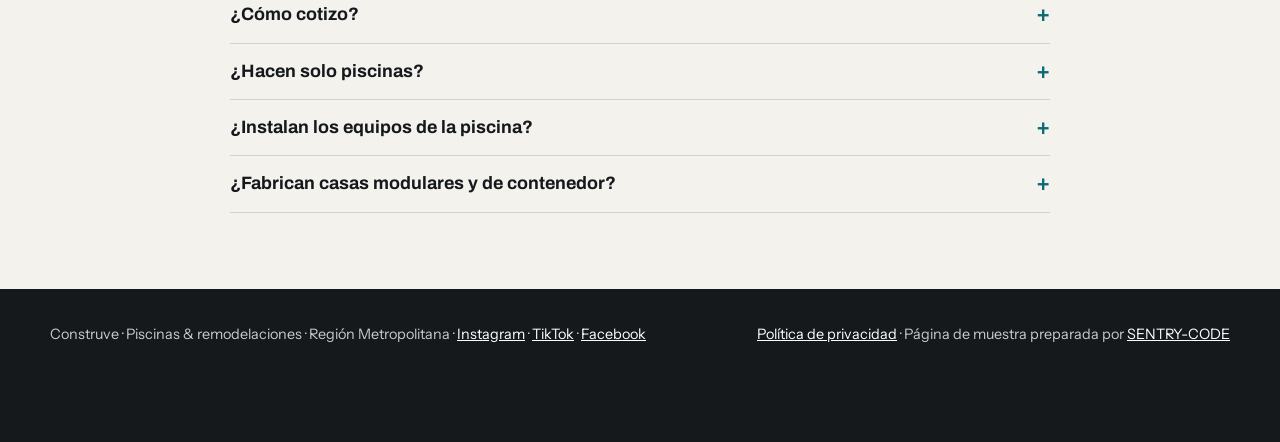
==== commit 86869fa2: "Carrusel de obras, 12 videos (Instagram y TikTok), Facebook y más información Co-Authored-By: Claude" ====
--- a/index.html
+++ b/index.html
@@ -55,6 +55,18 @@
 .foto-hero figcaption{position:absolute;left:14px;bottom:14px;right:14px;background:rgba(21,25,28,.82);color:#fff;border-radius:10px;padding:10px 14px;font-size:.88rem}
 @media (max-width:900px){.hero .wrap{grid-template-columns:1fr}.foto-hero{aspect-ratio:4/3}}
 @media (max-width:600px){.foto-hero figcaption{font-size:.78rem;padding:7px 10px;left:10px;right:auto;bottom:10px;max-width:80%}}
+/* carrusel */
+.carrusel{padding:56px 0 64px;background:var(--hormigon);overflow:hidden}
+.carrusel .cab{margin-bottom:22px}
+.flechas{display:flex;gap:8px}
+.flechas button{width:48px;height:48px;border-radius:50%;border:2px solid var(--tinta);background:transparent;color:var(--tinta);font-size:1.3rem;cursor:pointer}
+.flechas button:hover{background:var(--tinta);color:#fff}
+.pista{list-style:none;margin:0;padding:0 max(18px,calc((100% - 1180px)/2));display:flex;gap:14px;overflow-x:auto;scroll-snap-type:x mandatory;scroll-padding:0 max(18px,calc((100% - 1180px)/2));scrollbar-width:none}
+.pista::-webkit-scrollbar{display:none}
+.pista:focus-visible{outline:3px solid var(--agua);outline-offset:4px}
+.sl{flex:0 0 clamp(220px,26vw,300px);scroll-snap-align:start;position:relative;border-radius:var(--r);overflow:hidden;aspect-ratio:4/5;background:#000}
+.sl img{width:100%;height:100%;object-fit:cover}
+.sl span{position:absolute;left:0;right:0;bottom:0;padding:30px 14px 12px;background:linear-gradient(transparent,rgba(0,0,0,.85));color:#fff;font-size:.9rem;line-height:1.3}
 /* servicios */
 section{padding:76px 0}
 .cab{display:flex;justify-content:space-between;align-items:end;gap:24px;flex-wrap:wrap;margin-bottom:34px}
@@ -97,12 +109,13 @@
 .dest{position:relative;border-radius:var(--r);overflow:hidden;background:#000;aspect-ratio:9/16;max-height:720px;width:100%}
 .dest video{width:100%;height:100%;object-fit:cover;display:block}
 .dest button{position:absolute;right:12px;bottom:12px;border:0;border-radius:999px;padding:10px 14px;background:rgba(21,25,28,.85);color:#fff;font:700 .85rem/1 "Archivo";cursor:pointer}
-.clips{display:grid;grid-template-columns:repeat(3,minmax(0,1fr));gap:10px}
+.clips{display:grid;grid-template-columns:repeat(4,minmax(0,1fr));gap:10px}
 .clip{margin:0;position:relative;border-radius:10px;overflow:hidden;background:#000;aspect-ratio:9/16}
 .clip video{width:100%;height:100%;object-fit:cover;display:block}
 .clip figcaption{position:absolute;left:0;right:0;bottom:0;padding:24px 10px 9px;background:linear-gradient(transparent,rgba(0,0,0,.85));color:#fff;font-size:.82rem;line-height:1.3}
 .clip a{color:#fff}
 @media (max-width:900px){.videos .wrap{grid-template-columns:1fr}.dest{max-width:420px;margin:0 auto}}
+@media (max-width:1100px){.clips{grid-template-columns:repeat(3,minmax(0,1fr))}}
 @media (max-width:560px){.clips{grid-template-columns:repeat(2,minmax(0,1fr))}}
 /* antes y después */
 .ad .wrap{display:grid;grid-template-columns:1fr 1fr;gap:40px;align-items:center}
@@ -192,6 +205,13 @@
   <figure class="foto-hero"><img src="assets/portada.jpg" alt="Piscina de hormigón con borde de travertino junto a una casa de dos pisos" width="1000" height="1000"><figcaption>Piscina de hormigón con borde de piedra, entregada con el patio terminado.</figcaption></figure>
 </div></section>
 
+<section class="carrusel" aria-label="Obras recientes"><div class="wrap">
+  <div class="cab"><div><span class="ojo">Obras recientes</span><h2>Lo último que entregamos</h2></div>
+  <div class="flechas"><button type="button" id="cprev" aria-label="Obra anterior">←</button><button type="button" id="cnext" aria-label="Obra siguiente">→</button></div></div>
+</div>
+  <ul class="pista" id="pista" tabindex="0"><li class="sl"><img src="assets/carrusel/modular-atardecer.jpg" alt="Casa modular · terminación negra" loading="eager" width="800" height="1000"><span>Casa modular · terminación negra</span></li><li class="sl"><img src="assets/quincho-noche.jpg" alt="Terraza y quincho iluminados · Colina" loading="eager" width="800" height="1000"><span>Terraza y quincho iluminados · Colina</span></li><li class="sl"><img src="assets/carrusel/quincho-naranja.jpg" alt="Quincho con barra · Chicureo" loading="eager" width="800" height="1000"><span>Quincho con barra · Chicureo</span></li><li class="sl"><img src="assets/piscina-curva.jpg" alt="Piscina de forma libre" loading="lazy" width="800" height="1000"><span>Piscina de forma libre</span></li><li class="sl"><img src="assets/carrusel/piedra-roja-cocina.jpg" alt="Cocina exterior · Piedra Roja" loading="lazy" width="800" height="1000"><span>Cocina exterior · Piedra Roja</span></li><li class="sl"><img src="assets/quincho-negro.jpg" alt="Quincho con parrilla y mesón" loading="lazy" width="800" height="1000"><span>Quincho con parrilla y mesón</span></li><li class="sl"><img src="assets/carrusel/modular-estructura.jpg" alt="Estructura de casa modular" loading="lazy" width="800" height="1000"><span>Estructura de casa modular</span></li><li class="sl"><img src="assets/modulares.jpg" alt="Casa modular terminada" loading="lazy" width="800" height="1000"><span>Casa modular terminada</span></li><li class="sl"><img src="assets/carrusel/piedra-roja-quincho.jpg" alt="Quincho y piscina · Piedra Roja" loading="lazy" width="800" height="1000"><span>Quincho y piscina · Piedra Roja</span></li><li class="sl"><img src="assets/terraza-cubierta.jpg" alt="Living exterior bajo cubierta" loading="lazy" width="800" height="1000"><span>Living exterior bajo cubierta</span></li><li class="sl"><img src="assets/carrusel/adoquin-camino.jpg" alt="Camino de adoquines" loading="lazy" width="800" height="1000"><span>Camino de adoquines</span></li><li class="sl"><img src="assets/piscina-cascada.jpg" alt="Piscina con cascada y muro de madera" loading="lazy" width="800" height="1000"><span>Piscina con cascada y muro de madera</span></li><li class="sl"><img src="assets/carrusel/terraza-piscina-barnechea.jpg" alt="Terraza y piscina · Lo Barnechea" loading="lazy" width="800" height="1000"><span>Terraza y piscina · Lo Barnechea</span></li><li class="sl"><img src="assets/carrusel/modular-interior.jpg" alt="Interior de casa modular" loading="lazy" width="800" height="1000"><span>Interior de casa modular</span></li><li class="sl"><img src="assets/carrusel/piscina-santiago.jpg" alt="Piscina terminada · Santiago" loading="lazy" width="800" height="1000"><span>Piscina terminada · Santiago</span></li></ul>
+</section>
+
 <section class="servicios" id="servicios"><div class="wrap">
   <div class="cab"><div><span class="ojo">Servicios</span><h2>Lo que construimos</h2></div><p>Trabajamos obra a obra, con cotización por escrito. Cuéntenos su idea y le decimos cómo hacerla.</p></div>
   <div class="grid-s">
@@ -210,17 +230,17 @@
     <button type="button" data-f="todos" aria-pressed="true">Todos</button><button type="button" data-f="piscina" aria-pressed="false">Piscinas</button><button type="button" data-f="quincho" aria-pressed="false">Quinchos y terrazas</button><button type="button" data-f="modular" aria-pressed="false">Modulares</button>
   </div>
   <div class="galeria" id="galeria"></div>
-  <p class="ig">Más obras y videos en Instagram <a href="https://www.instagram.com/construve92/" target="_blank" rel="noopener">@construve92</a> y TikTok <a href="https://www.tiktok.com/@anderson.graterol3" target="_blank" rel="noopener">@anderson.graterol3</a></p>
+  <p class="ig">Más obras y videos en <a href="https://www.instagram.com/construve92/" target="_blank" rel="noopener">Instagram</a>, <a href="https://www.tiktok.com/@anderson.graterol3" target="_blank" rel="noopener">TikTok</a> y <a href="https://www.facebook.com/profile.php?id=61559002813540" target="_blank" rel="noopener">Facebook</a></p>
 </div></section>
 
 <section class="videos" id="videos"><div class="wrap">
   <div>
     <span class="ojo">Videos</span>
     <h2 style="font-size:clamp(2rem,4.4vw,3.2rem);font-weight:900;text-transform:uppercase;margin-bottom:14px">Véalo en movimiento</h2>
-    <p style="color:var(--tinta2);margin:0 0 20px">Videos reales de sus obras: piscinas, quinchos, terrazas y casas modulares.</p>
+    <p style="color:var(--tinta2);margin:0 0 20px">Videos reales de nuestras obras, sacados de nuestro <a href="https://www.instagram.com/construve92/" target="_blank" rel="noopener">Instagram</a> y <a href="https://www.tiktok.com/@anderson.graterol3" target="_blank" rel="noopener">TikTok</a>.</p>
     <div class="dest"><video id="vdest" muted loop playsinline preload="metadata" poster="assets/videos/destacado.jpg" src="assets/videos/destacado.mp4" aria-label="Resumen de obras de Construve"></video><button type="button" id="vplay">▶ Reproducir</button></div>
   </div>
-  <div class="clips"><figure class="clip"><video muted loop playsinline preload="none" poster="assets/videos/cascada.jpg" data-src="assets/videos/cascada.mp4" aria-label="Piscina con hidromasaje"></video><figcaption>Piscina con hidromasaje</figcaption></figure><figure class="clip"><video muted loop playsinline preload="none" poster="assets/videos/quincho-luz.jpg" data-src="assets/videos/quincho-luz.mp4" aria-label="Quincho iluminado"></video><figcaption>Quincho iluminado</figcaption></figure><figure class="clip"><video muted loop playsinline preload="none" poster="assets/videos/piscina-noche.jpg" data-src="assets/videos/piscina-noche.mp4" aria-label="Piscina de noche"></video><figcaption>Piscina de noche</figcaption></figure><figure class="clip"><video muted loop playsinline preload="none" poster="assets/videos/contenedor.jpg" data-src="assets/videos/contenedor.mp4" aria-label="Casa contenedor por dentro"></video><figcaption>Casa contenedor por dentro</figcaption></figure><figure class="clip"><video muted loop playsinline preload="none" poster="assets/videos/terraza.jpg" data-src="assets/videos/terraza.mp4" aria-label="Terraza con cubierta"></video><figcaption>Terraza con cubierta</figcaption></figure><figure class="clip"><video muted loop playsinline preload="none" poster="assets/videos/obra-contenedor.jpg" data-src="assets/videos/obra-contenedor.mp4" aria-label="Obra en terreno"></video><figcaption>Obra en terreno</figcaption></figure></div>
+  <div class="clips"><figure class="clip"><video muted loop playsinline preload="none" poster="assets/videos/cascada.jpg" data-src="assets/videos/cascada.mp4" aria-label="Piscina con hidromasaje"></video><figcaption>Piscina con hidromasaje</figcaption></figure><figure class="clip"><video muted loop playsinline preload="none" poster="assets/videos/quincho-luz.jpg" data-src="assets/videos/quincho-luz.mp4" aria-label="Quincho iluminado"></video><figcaption>Quincho iluminado</figcaption></figure><figure class="clip"><video muted loop playsinline preload="none" poster="assets/videos/piscina-noche.jpg" data-src="assets/videos/piscina-noche.mp4" aria-label="Piscina de noche"></video><figcaption>Piscina de noche</figcaption></figure><figure class="clip"><video muted loop playsinline preload="none" poster="assets/videos/contenedor.jpg" data-src="assets/videos/contenedor.mp4" aria-label="Casa contenedor por dentro"></video><figcaption>Casa contenedor por dentro</figcaption></figure><figure class="clip"><video muted loop playsinline preload="none" poster="assets/videos/terraza.jpg" data-src="assets/videos/terraza.mp4" aria-label="Terraza con cubierta"></video><figcaption>Terraza con cubierta</figcaption></figure><figure class="clip"><video muted loop playsinline preload="none" poster="assets/videos/obra-contenedor.jpg" data-src="assets/videos/obra-contenedor.mp4" aria-label="Obra en terreno"></video><figcaption>Obra en terreno</figcaption></figure><figure class="clip"><video muted loop playsinline preload="none" poster="assets/videos/tt-modular-atardecer.jpg" data-src="assets/videos/tt-modular-atardecer.mp4" aria-label="Casa modular al atardecer"></video><figcaption>Casa modular al atardecer</figcaption></figure><figure class="clip"><video muted loop playsinline preload="none" poster="assets/videos/tt-quincho-colina.jpg" data-src="assets/videos/tt-quincho-colina.mp4" aria-label="Terraza y quincho · Colina, Chicureo"></video><figcaption>Terraza y quincho · Colina, Chicureo</figcaption></figure><figure class="clip"><video muted loop playsinline preload="none" poster="assets/videos/tt-terraza-barnechea.jpg" data-src="assets/videos/tt-terraza-barnechea.mp4" aria-label="Terraza en madera y fierro · Lo Barnechea"></video><figcaption>Terraza en madera y fierro · Lo Barnechea</figcaption></figure><figure class="clip"><video muted loop playsinline preload="none" poster="assets/videos/tt-piedra-roja.jpg" data-src="assets/videos/tt-piedra-roja.mp4" aria-label="Proyecto completo · Piedra Roja"></video><figcaption>Proyecto completo · Piedra Roja</figcaption></figure><figure class="clip"><video muted loop playsinline preload="none" poster="assets/videos/tt-oficinas.jpg" data-src="assets/videos/tt-oficinas.mp4" aria-label="Oficinas en estructura Vulcometal"></video><figcaption>Oficinas en estructura Vulcometal</figcaption></figure><figure class="clip"><video muted loop playsinline preload="none" poster="assets/videos/tt-bomba-calor.jpg" data-src="assets/videos/tt-bomba-calor.mp4" aria-label="Bomba de calor · Peñalolén"></video><figcaption>Bomba de calor · Peñalolén</figcaption></figure></div>
 </div></section>
 
 <section class="ad"><div class="wrap">
@@ -247,6 +267,7 @@
       <a href="https://wa.me/56939300090" target="_blank" rel="noopener"><span aria-hidden="true">💬</span><span><b>+56 9 3930 0090</b><span>WhatsApp</span></span></a>
       <a href="https://www.instagram.com/construve92/" target="_blank" rel="noopener"><span aria-hidden="true">📷</span><span><b>@construve92</b><span>Instagram</span></span></a>
       <a href="https://www.tiktok.com/@anderson.graterol3" target="_blank" rel="noopener"><span aria-hidden="true">🎬</span><span><b>@anderson.graterol3</b><span>TikTok · videos de obras</span></span></a>
+      <a href="https://www.facebook.com/profile.php?id=61559002813540" target="_blank" rel="noopener"><span aria-hidden="true">👍</span><span><b>Construve Vnzla</b><span>Facebook</span></span></a>
     </div>
   </div>
   <form class="f" id="f" novalidate>
@@ -266,14 +287,15 @@
 
 <section class="faq"><div class="wrap">
   <span class="ojo">Preguntas frecuentes</span>
-  <details><summary>¿En qué comunas trabajan?</summary><p>Hemos construido en Colina, Chicureo, Piedra Roja y Lo Barnechea, entre otras comunas de la Región Metropolitana. Escríbanos con su comuna y le confirmamos.</p></details>
+  <details><summary>¿En qué comunas trabajan?</summary><p>Construimos piscinas en todo Santiago. Tenemos obras en Colina, Chicureo, Piedra Roja, Lo Barnechea y Peñalolén, entre otras comunas. Escríbanos con su comuna y le confirmamos.</p></details>
   <details><summary>¿Cómo cotizo?</summary><p>Por WhatsApp o con el formulario de esta página. Mientras más fotos y medidas nos envíe, más rápido le respondemos.</p></details>
-  <details><summary>¿Hacen solo piscinas?</summary><p>No. También construimos quinchos, terrazas, casas modulares y contenedor, remodelaciones e instalamos adoquines. Además hacemos obras mayores como oficinas y galpones.</p></details>
-  <details><summary>¿Instalan los equipos de la piscina?</summary><p>Sí, instalamos equipos de filtración y bombas de calor para temperar el agua.</p></details>
+  <details><summary>¿Hacen solo piscinas?</summary><p>No. También construimos quinchos, terrazas, casas modulares y contenedor, remodelaciones e instalamos adoquines. Además hacemos obras mayores: oficinas en estructura de acero Vulcometal y trabajos en el colegio Andalién de Colina.</p></details>
+  <details><summary>¿Instalan los equipos de la piscina?</summary><p>Sí, instalamos equipos de filtración y bombas de calor para temperar el agua, por ejemplo en una piscina que construimos en Peñalolén.</p></details>
+  <details><summary>¿Fabrican casas modulares y de contenedor?</summary><p>Sí. Las fabricamos con estructura metálica, revestimiento exterior, ventanales, cocina y baño terminados. Escríbanos con los metros que necesita.</p></details>
 </div></section>
 </main>
 
-<footer><div class="wrap"><span>Construve · Piscinas &amp; remodelaciones · Región Metropolitana</span><span><a href="privacidad.html">Política de privacidad</a> · Página de muestra preparada por <a href="https://sentry-code.cl" target="_blank" rel="noopener">SENTRY-CODE</a></span></div></footer>
+<footer><div class="wrap"><span>Construve · Piscinas &amp; remodelaciones · Región Metropolitana · <a href="https://www.instagram.com/construve92/" target="_blank" rel="noopener">Instagram</a> · <a href="https://www.tiktok.com/@anderson.graterol3" target="_blank" rel="noopener">TikTok</a> · <a href="https://www.facebook.com/profile.php?id=61559002813540" target="_blank" rel="noopener">Facebook</a></span><span><a href="privacidad.html">Política de privacidad</a> · Página de muestra preparada por <a href="https://sentry-code.cl" target="_blank" rel="noopener">SENTRY-CODE</a></span></div></footer>
 
 <a class="flota" href="https://wa.me/56939300090?text=Hola%2C%20vi%20su%20p%C3%A1gina%20y%20quiero%20cotizar%20un%20proyecto." target="_blank" rel="noopener" aria-label="Escribir por WhatsApp"><svg viewBox="0 0 24 24" aria-hidden="true"><path d="M12 2a10 10 0 0 0-8.6 15.1L2 22l5-1.3A10 10 0 1 0 12 2Zm0 18.2c-1.5 0-3-.4-4.2-1.2l-.3-.2-3 .8.8-2.9-.2-.3A8.2 8.2 0 1 1 12 20.2Zm4.5-6.1c-.2-.1-1.5-.7-1.7-.8-.2-.1-.4-.1-.6.1l-.8 1c-.1.2-.3.2-.5.1a6.7 6.7 0 0 1-3.3-2.9c-.3-.4.3-.4.7-1.3.1-.2 0-.3 0-.4l-.8-1.8c-.2-.5-.4-.4-.6-.4h-.5a1 1 0 0 0-.7.3 3 3 0 0 0-.9 2.2 5.2 5.2 0 0 0 1.1 2.7 11.8 11.8 0 0 0 4.5 4c1.7.7 2.4.8 3.2.6.5-.1 1.5-.6 1.7-1.2.2-.6.2-1.1.2-1.2-.1-.1-.3-.2-.5-.3Z"/></svg></a>
 <nav class="barra" aria-label="Acciones rápidas"><a href="#proyectos">Ver obras</a><a class="wa" href="https://wa.me/56939300090?text=Hola%2C%20vi%20su%20p%C3%A1gina%20y%20quiero%20cotizar%20un%20proyecto." target="_blank" rel="noopener">Cotizar por WhatsApp</a></nav>
@@ -315,6 +337,13 @@
 const vd=document.getElementById('vdest'),vp=document.getElementById('vplay');
 vp.onclick=()=>{if(vd.paused){vd.play();vp.textContent='❚❚ Pausa'}else{vd.pause();vp.textContent='▶ Reproducir'}};
 new IntersectionObserver(es=>es.forEach(e=>{if(e.isIntersecting&&!quieto){vd.play().then(()=>vp.textContent='❚❚ Pausa').catch(()=>{})}else{vd.pause();vp.textContent='▶ Reproducir'}}),{threshold:.4}).observe(vd);
+const pista=document.getElementById('pista');
+const paso=()=>{const sl=pista.querySelector('.sl');return sl?sl.getBoundingClientRect().width+14:300};
+const mover=d=>{const fin=pista.scrollLeft+pista.clientWidth>=pista.scrollWidth-4;if(d>0&&fin)pista.scrollTo({left:0,behavior:'smooth'});else pista.scrollBy({left:d*paso(),behavior:'smooth'})};
+document.getElementById('cprev').onclick=()=>{mover(-1);parar()};document.getElementById('cnext').onclick=()=>{mover(1);parar()};
+let auto=null;const parar=()=>{clearInterval(auto);auto=null};
+if(!quieto){auto=setInterval(()=>mover(1),4500);['pointerdown','wheel','touchstart','focusin'].forEach(e=>pista.addEventListener(e,parar,{passive:true}))}
+pista.addEventListener('keydown',e=>{if(e.key==='ArrowRight'){mover(1);parar()}if(e.key==='ArrowLeft'){mover(-1);parar()}});
 </script>
 </body>
 </html>
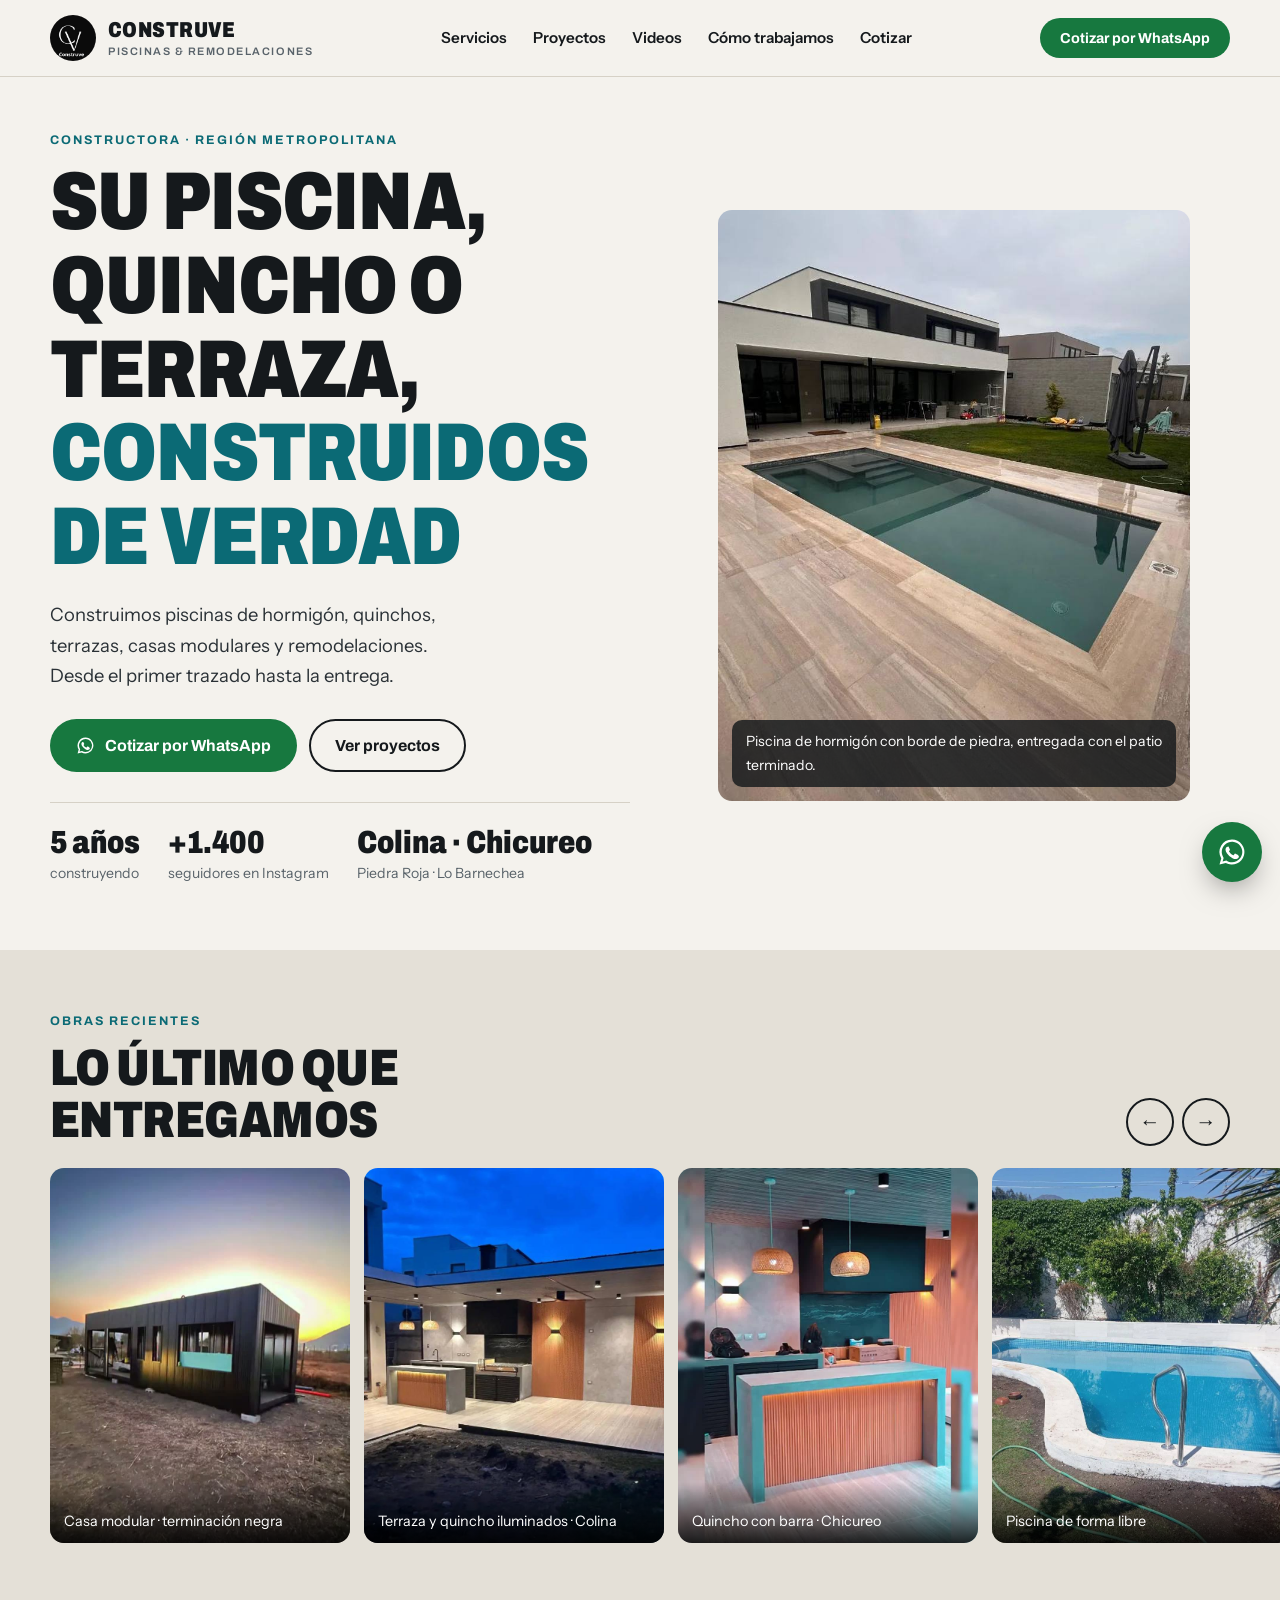
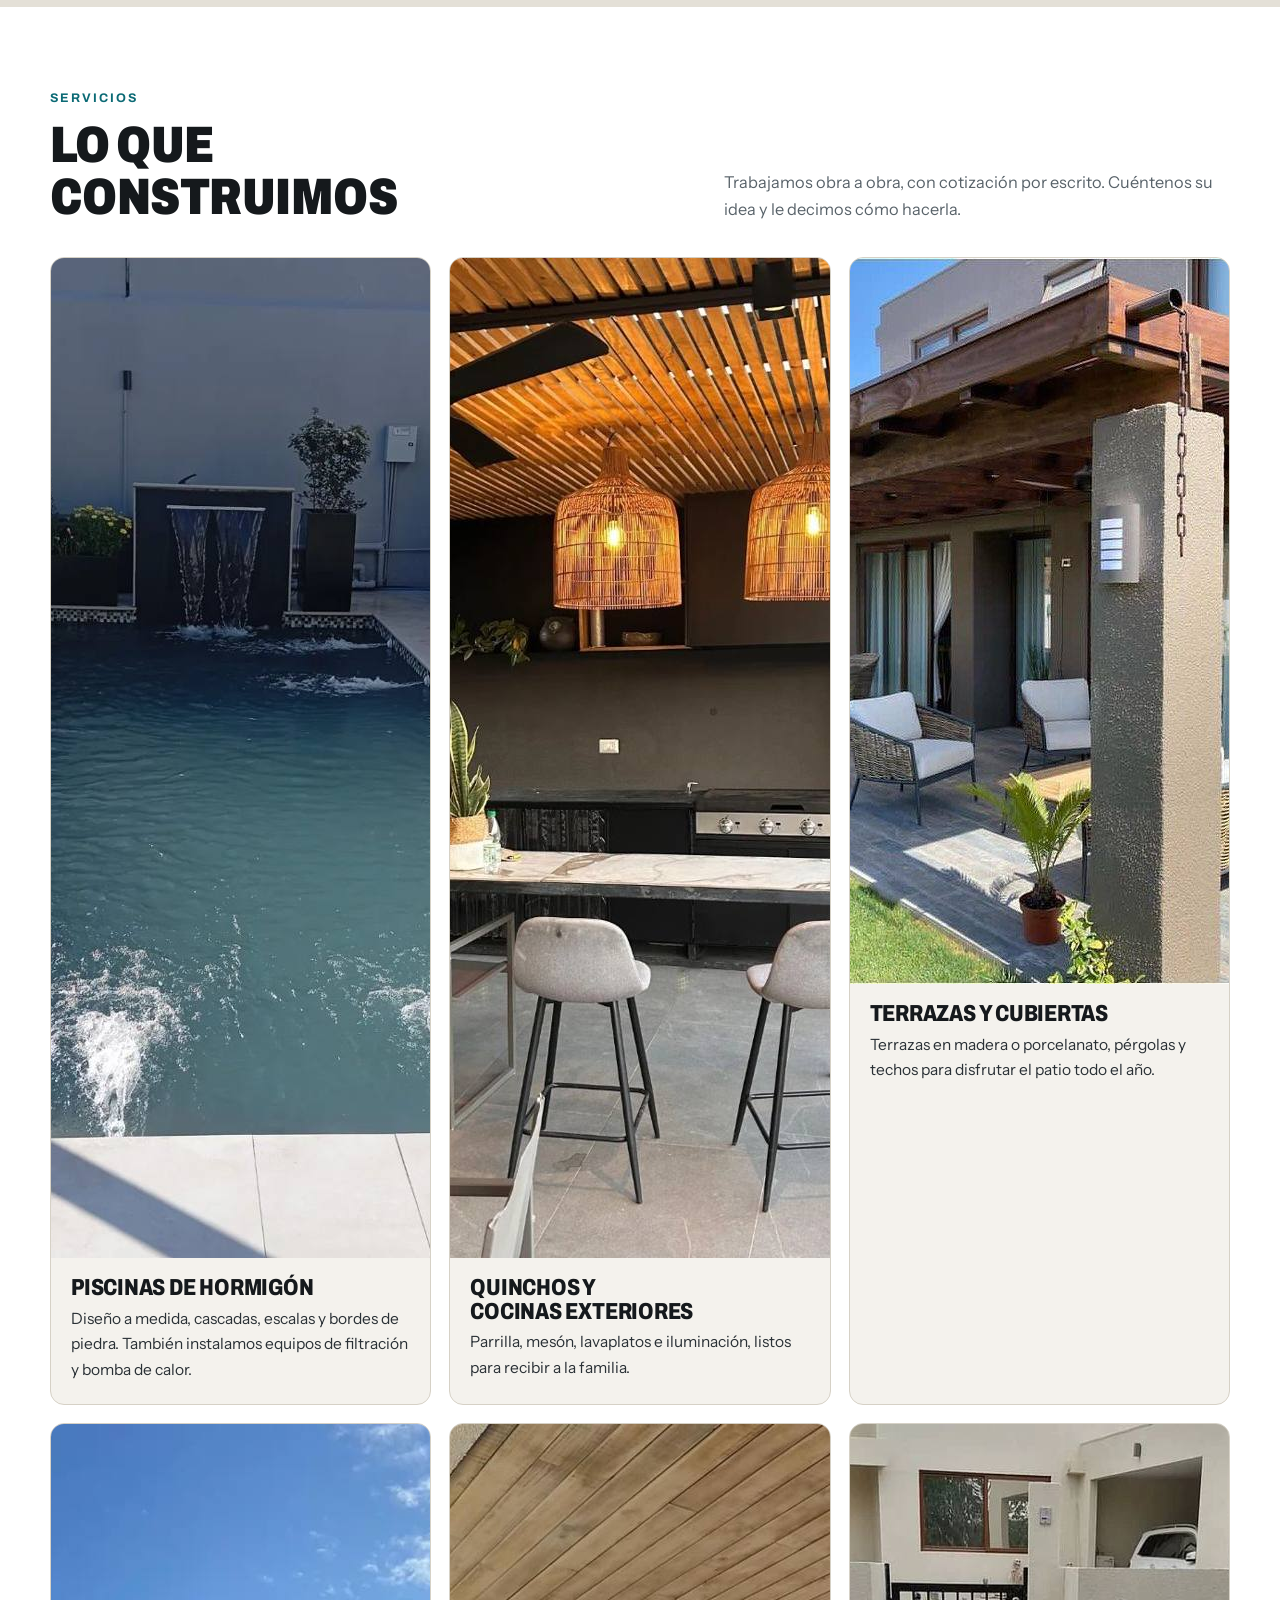
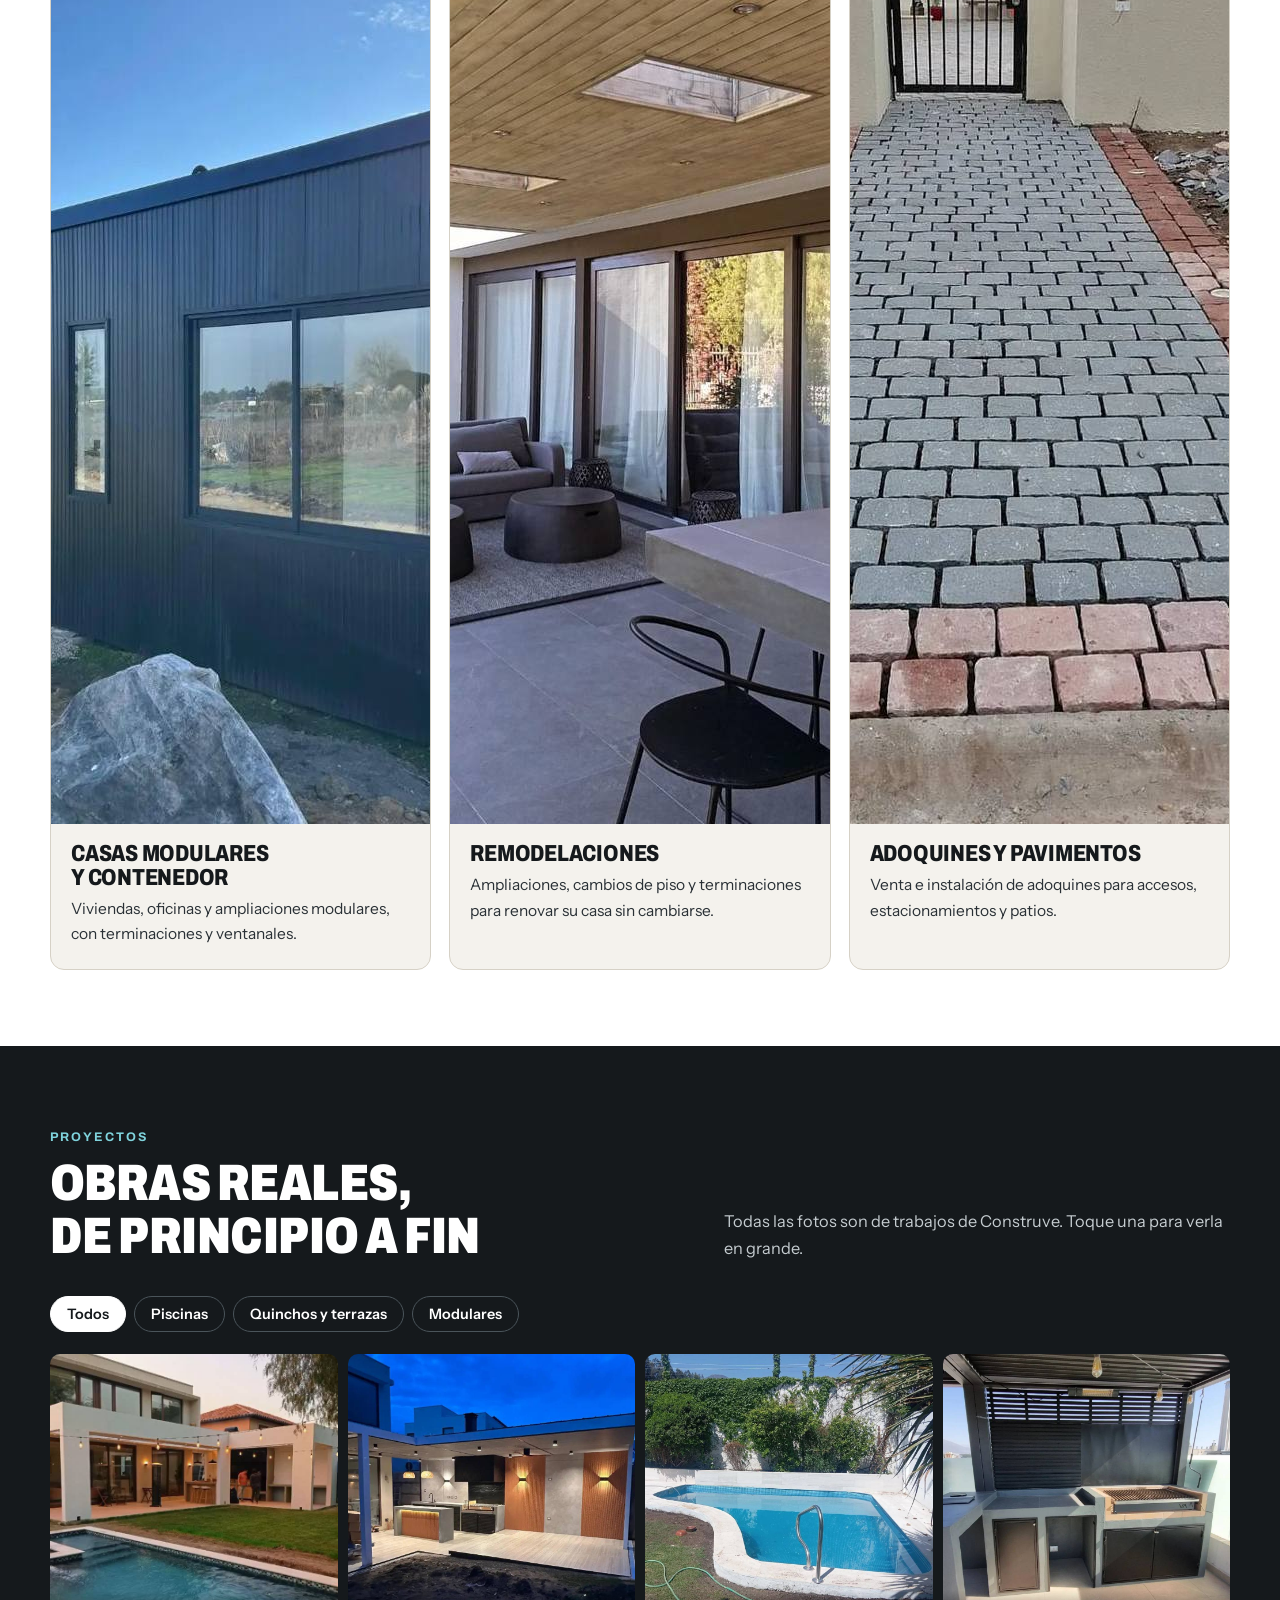
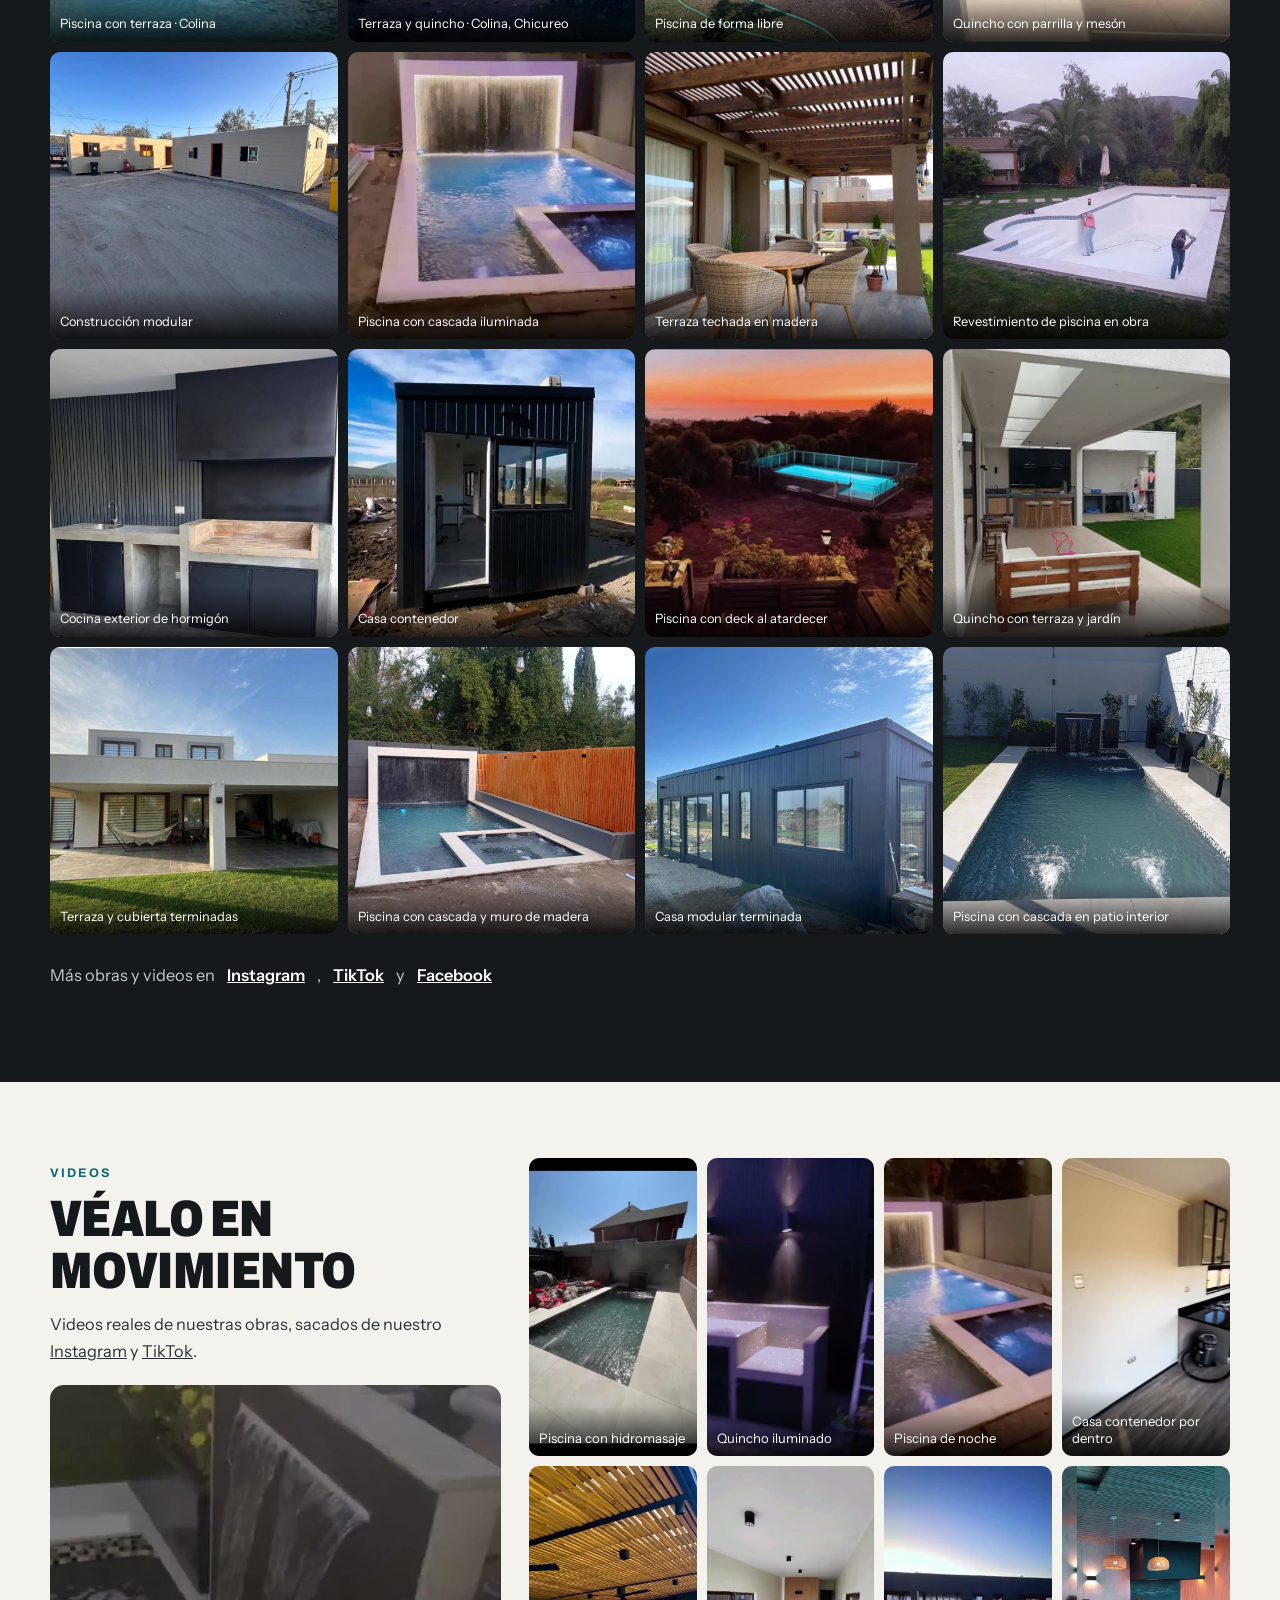
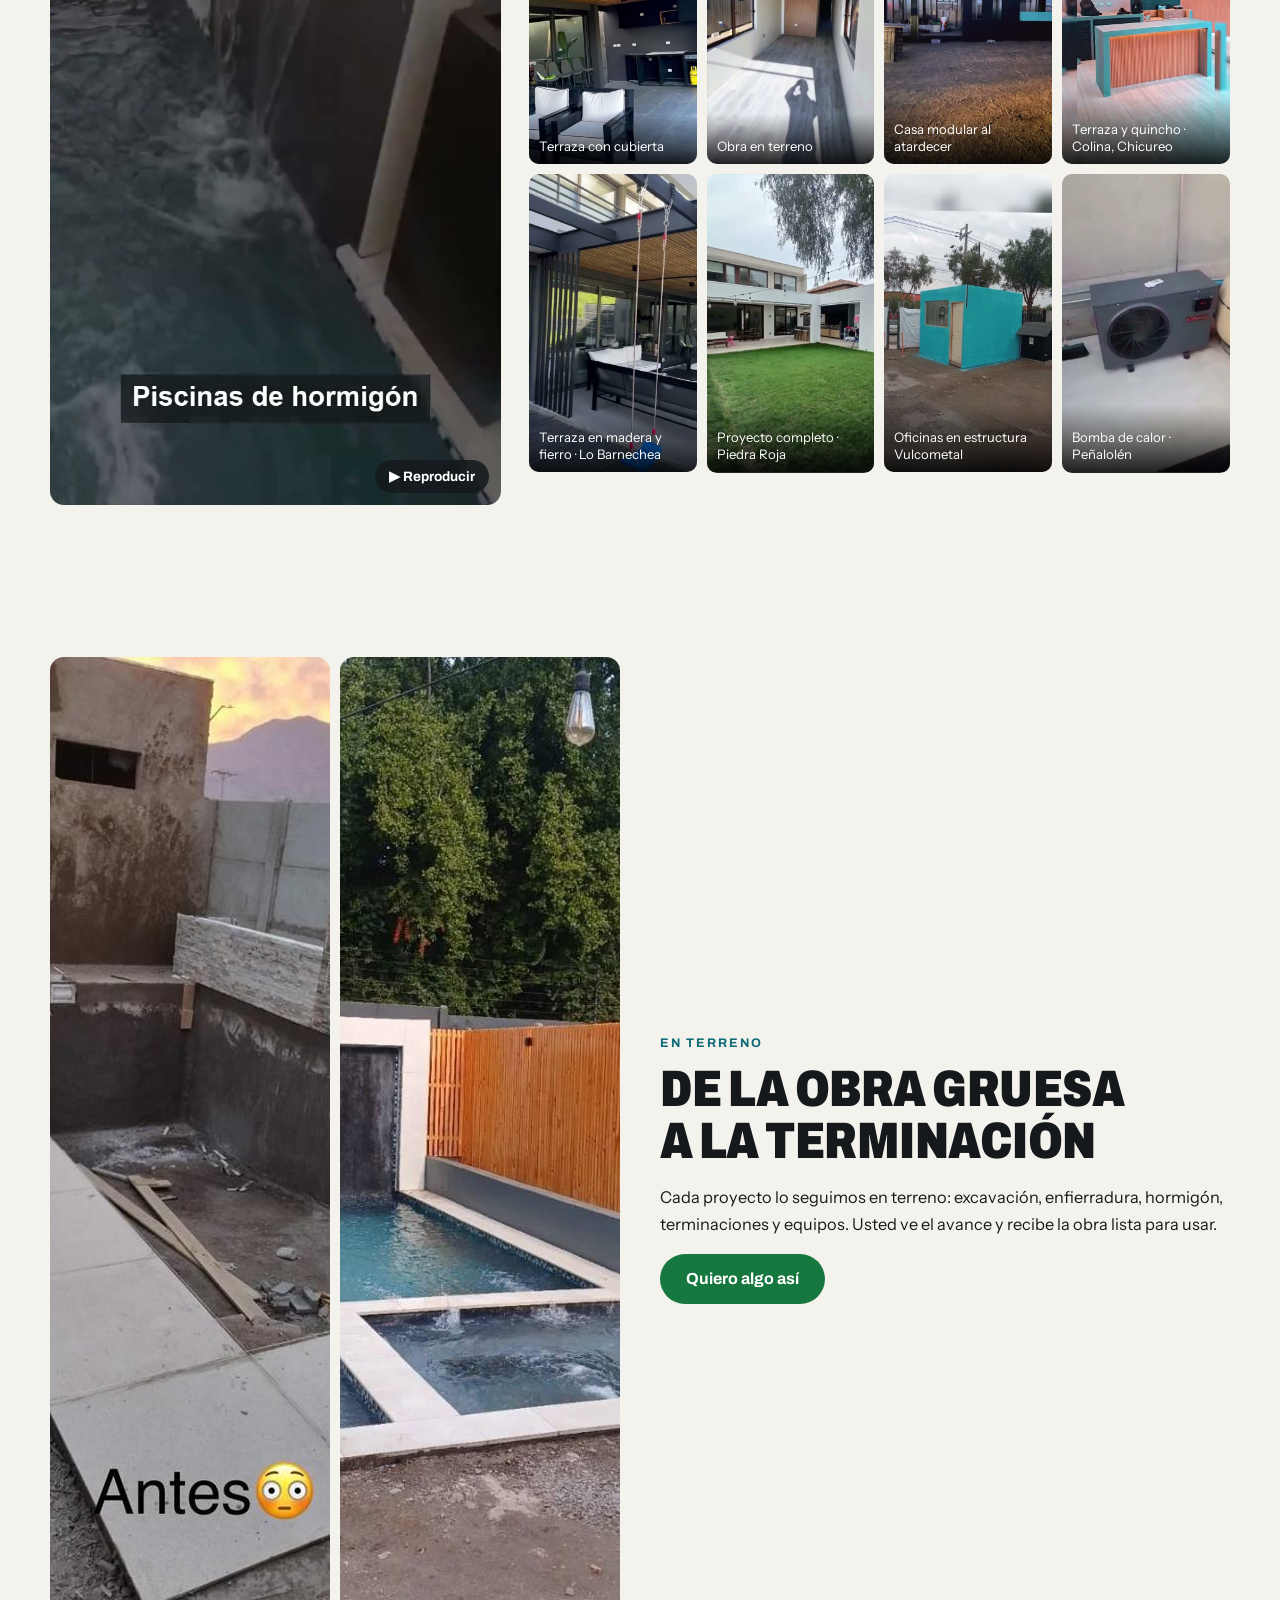
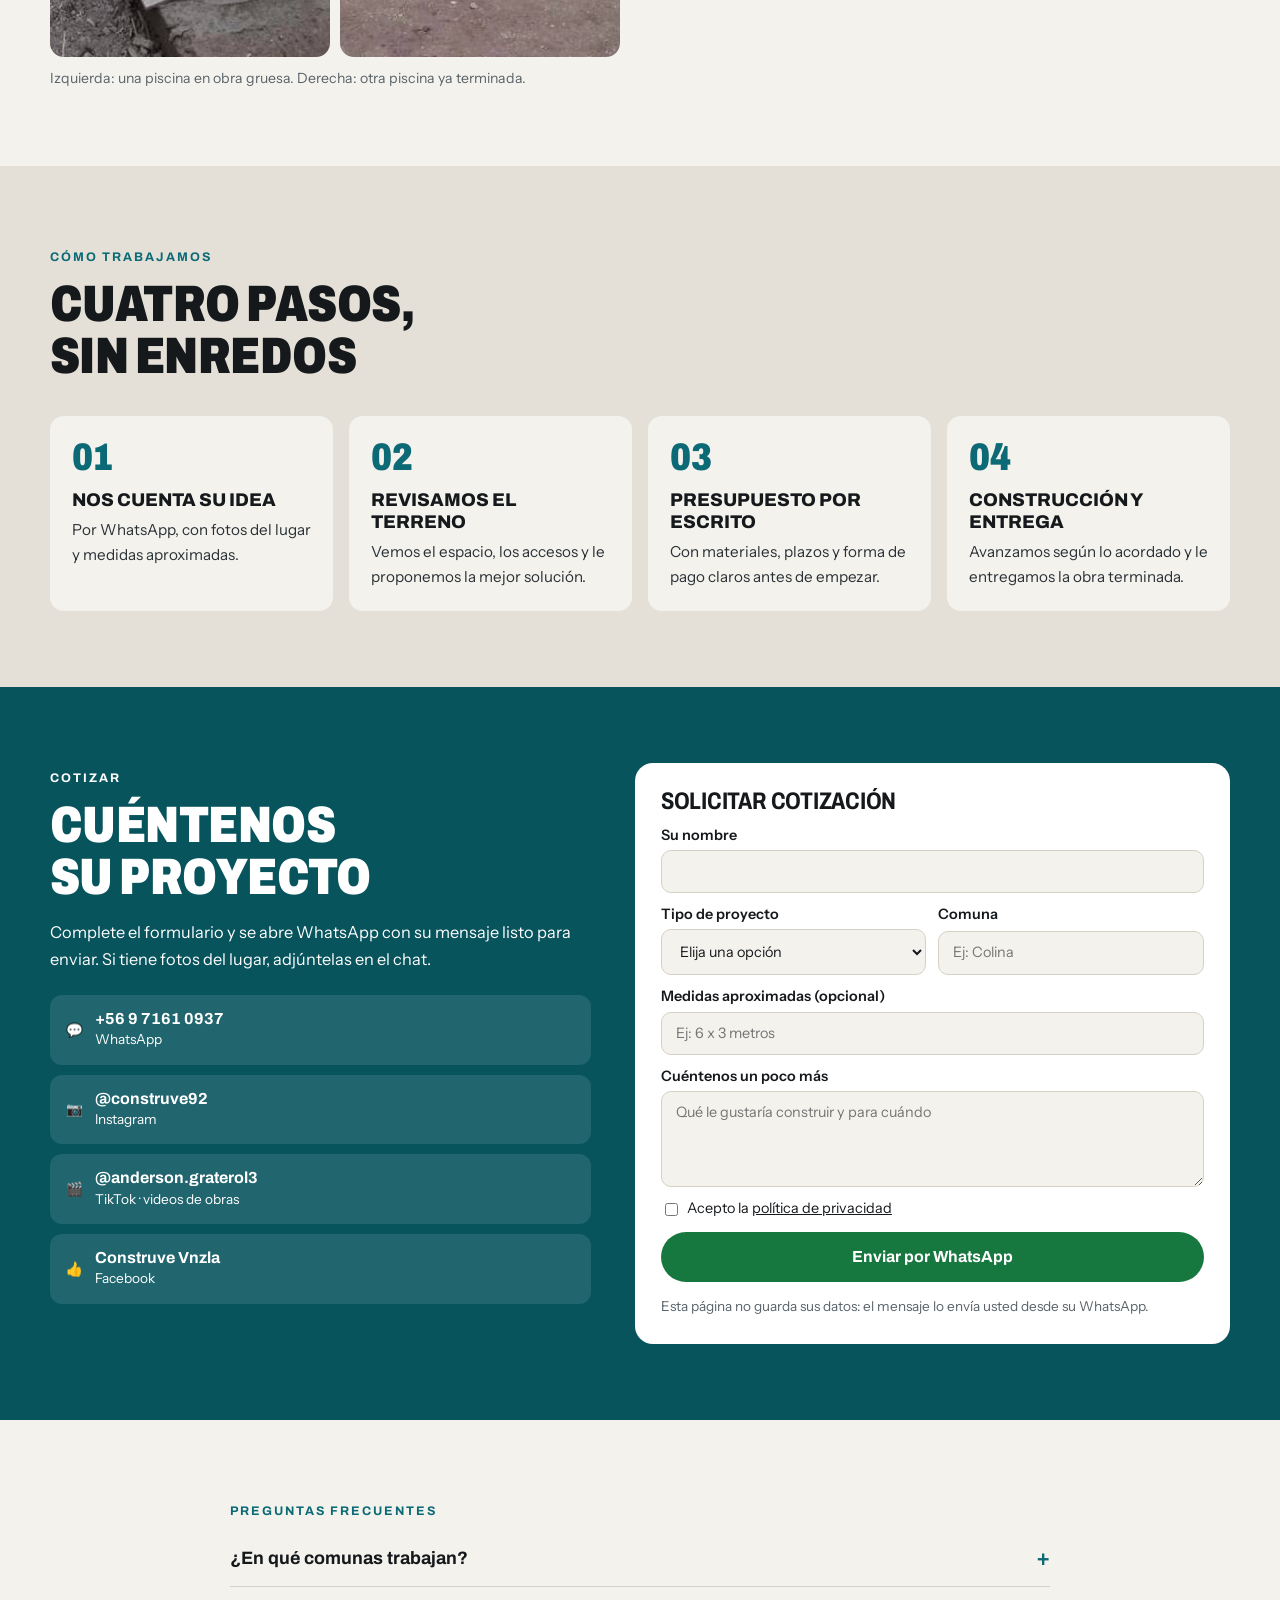
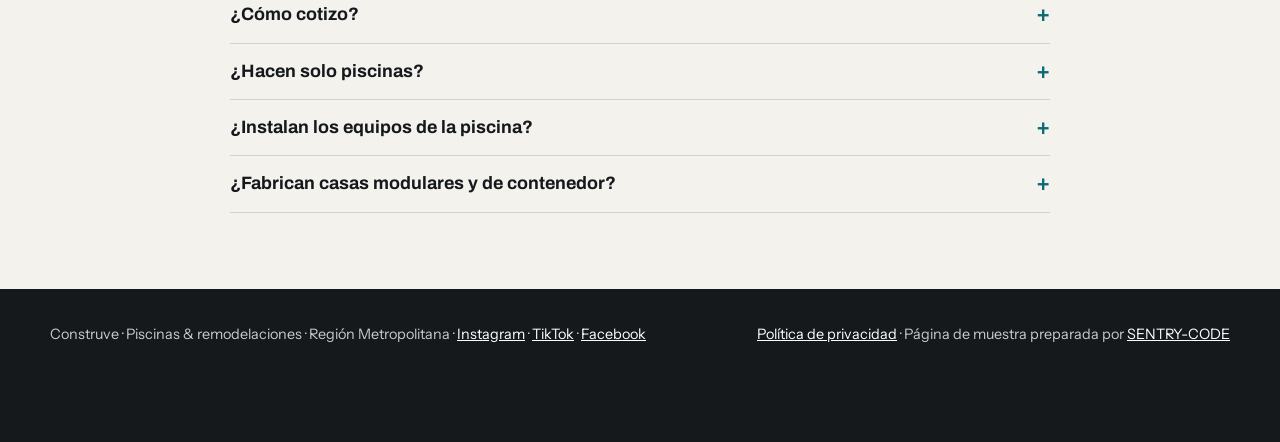
==== commit 2e6256fe: "WhatsApp: número personal del dueño (+56 9 7161 0937) Co-Authored-By: Claude Opus 5.5 <noreply@anthr" ====
--- a/index.html
+++ b/index.html
@@ -183,7 +183,7 @@
 <header class="top"><div class="wrap">
   <a class="marca" href="#inicio"><img src="assets/logo.jpg" alt="Logo de Construve" width="46" height="46"><span><b>Construve</b><small>Piscinas &amp; remodelaciones</small></span></a>
   <nav aria-label="Secciones"><a href="#servicios">Servicios</a><a href="#proyectos">Proyectos</a><a href="#videos">Videos</a><a href="#como">Cómo trabajamos</a><a href="#cotizar">Cotizar</a></nav>
-  <a class="btn btn-wa" href="https://wa.me/56939300090?text=Hola%2C%20vi%20su%20p%C3%A1gina%20y%20quiero%20cotizar%20un%20proyecto." target="_blank" rel="noopener">Cotizar por WhatsApp</a>
+  <a class="btn btn-wa" href="https://wa.me/56971610937?text=Hola%2C%20vi%20su%20p%C3%A1gina%20y%20quiero%20cotizar%20un%20proyecto." target="_blank" rel="noopener">Cotizar por WhatsApp</a>
 </div></header>
 
 <main id="inicio">
@@ -193,7 +193,7 @@
     <h1>Su piscina, quincho o terraza, <span>construidos de verdad</span></h1>
     <p class="lead">Construimos piscinas de hormigón, quinchos, terrazas, casas modulares y remodelaciones. Desde el primer trazado hasta la entrega.</p>
     <div class="acciones">
-      <a class="btn btn-wa" href="https://wa.me/56939300090?text=Hola%2C%20vi%20su%20p%C3%A1gina%20y%20quiero%20cotizar%20un%20proyecto." target="_blank" rel="noopener"><svg viewBox="0 0 24 24" aria-hidden="true" fill="currentColor"><path d="M12 2a10 10 0 0 0-8.6 15.1L2 22l5-1.3A10 10 0 1 0 12 2Zm0 18.2c-1.5 0-3-.4-4.2-1.2l-.3-.2-3 .8.8-2.9-.2-.3A8.2 8.2 0 1 1 12 20.2Zm4.5-6.1c-.2-.1-1.5-.7-1.7-.8-.2-.1-.4-.1-.6.1l-.8 1c-.1.2-.3.2-.5.1a6.7 6.7 0 0 1-3.3-2.9c-.3-.4.3-.4.7-1.3.1-.2 0-.3 0-.4l-.8-1.8c-.2-.5-.4-.4-.6-.4h-.5a1 1 0 0 0-.7.3 3 3 0 0 0-.9 2.2 5.2 5.2 0 0 0 1.1 2.7 11.8 11.8 0 0 0 4.5 4c1.7.7 2.4.8 3.2.6.5-.1 1.5-.6 1.7-1.2.2-.6.2-1.1.2-1.2-.1-.1-.3-.2-.5-.3Z"/></svg>Cotizar por WhatsApp</a>
+      <a class="btn btn-wa" href="https://wa.me/56971610937?text=Hola%2C%20vi%20su%20p%C3%A1gina%20y%20quiero%20cotizar%20un%20proyecto." target="_blank" rel="noopener"><svg viewBox="0 0 24 24" aria-hidden="true" fill="currentColor"><path d="M12 2a10 10 0 0 0-8.6 15.1L2 22l5-1.3A10 10 0 1 0 12 2Zm0 18.2c-1.5 0-3-.4-4.2-1.2l-.3-.2-3 .8.8-2.9-.2-.3A8.2 8.2 0 1 1 12 20.2Zm4.5-6.1c-.2-.1-1.5-.7-1.7-.8-.2-.1-.4-.1-.6.1l-.8 1c-.1.2-.3.2-.5.1a6.7 6.7 0 0 1-3.3-2.9c-.3-.4.3-.4.7-1.3.1-.2 0-.3 0-.4l-.8-1.8c-.2-.5-.4-.4-.6-.4h-.5a1 1 0 0 0-.7.3 3 3 0 0 0-.9 2.2 5.2 5.2 0 0 0 1.1 2.7 11.8 11.8 0 0 0 4.5 4c1.7.7 2.4.8 3.2.6.5-.1 1.5-.6 1.7-1.2.2-.6.2-1.1.2-1.2-.1-.1-.3-.2-.5-.3Z"/></svg>Cotizar por WhatsApp</a>
       <a class="btn btn-l" href="#proyectos">Ver proyectos</a>
     </div>
     <div class="datos">
@@ -264,7 +264,7 @@
     <h2>Cuéntenos su proyecto</h2>
     <p>Complete el formulario y se abre WhatsApp con su mensaje listo para enviar. Si tiene fotos del lugar, adjúntelas en el chat.</p>
     <div class="contacto-d">
-      <a href="https://wa.me/56939300090" target="_blank" rel="noopener"><span aria-hidden="true">💬</span><span><b>+56 9 3930 0090</b><span>WhatsApp</span></span></a>
+      <a href="https://wa.me/56971610937" target="_blank" rel="noopener"><span aria-hidden="true">💬</span><span><b>+56 9 7161 0937</b><span>WhatsApp</span></span></a>
       <a href="https://www.instagram.com/construve92/" target="_blank" rel="noopener"><span aria-hidden="true">📷</span><span><b>@construve92</b><span>Instagram</span></span></a>
       <a href="https://www.tiktok.com/@anderson.graterol3" target="_blank" rel="noopener"><span aria-hidden="true">🎬</span><span><b>@anderson.graterol3</b><span>TikTok · videos de obras</span></span></a>
       <a href="https://www.facebook.com/profile.php?id=61559002813540" target="_blank" rel="noopener"><span aria-hidden="true">👍</span><span><b>Construve Vnzla</b><span>Facebook</span></span></a>
@@ -297,8 +297,8 @@
 
 <footer><div class="wrap"><span>Construve · Piscinas &amp; remodelaciones · Región Metropolitana · <a href="https://www.instagram.com/construve92/" target="_blank" rel="noopener">Instagram</a> · <a href="https://www.tiktok.com/@anderson.graterol3" target="_blank" rel="noopener">TikTok</a> · <a href="https://www.facebook.com/profile.php?id=61559002813540" target="_blank" rel="noopener">Facebook</a></span><span><a href="privacidad.html">Política de privacidad</a> · Página de muestra preparada por <a href="https://sentry-code.cl" target="_blank" rel="noopener">SENTRY-CODE</a></span></div></footer>
 
-<a class="flota" href="https://wa.me/56939300090?text=Hola%2C%20vi%20su%20p%C3%A1gina%20y%20quiero%20cotizar%20un%20proyecto." target="_blank" rel="noopener" aria-label="Escribir por WhatsApp"><svg viewBox="0 0 24 24" aria-hidden="true"><path d="M12 2a10 10 0 0 0-8.6 15.1L2 22l5-1.3A10 10 0 1 0 12 2Zm0 18.2c-1.5 0-3-.4-4.2-1.2l-.3-.2-3 .8.8-2.9-.2-.3A8.2 8.2 0 1 1 12 20.2Zm4.5-6.1c-.2-.1-1.5-.7-1.7-.8-.2-.1-.4-.1-.6.1l-.8 1c-.1.2-.3.2-.5.1a6.7 6.7 0 0 1-3.3-2.9c-.3-.4.3-.4.7-1.3.1-.2 0-.3 0-.4l-.8-1.8c-.2-.5-.4-.4-.6-.4h-.5a1 1 0 0 0-.7.3 3 3 0 0 0-.9 2.2 5.2 5.2 0 0 0 1.1 2.7 11.8 11.8 0 0 0 4.5 4c1.7.7 2.4.8 3.2.6.5-.1 1.5-.6 1.7-1.2.2-.6.2-1.1.2-1.2-.1-.1-.3-.2-.5-.3Z"/></svg></a>
-<nav class="barra" aria-label="Acciones rápidas"><a href="#proyectos">Ver obras</a><a class="wa" href="https://wa.me/56939300090?text=Hola%2C%20vi%20su%20p%C3%A1gina%20y%20quiero%20cotizar%20un%20proyecto." target="_blank" rel="noopener">Cotizar por WhatsApp</a></nav>
+<a class="flota" href="https://wa.me/56971610937?text=Hola%2C%20vi%20su%20p%C3%A1gina%20y%20quiero%20cotizar%20un%20proyecto." target="_blank" rel="noopener" aria-label="Escribir por WhatsApp"><svg viewBox="0 0 24 24" aria-hidden="true"><path d="M12 2a10 10 0 0 0-8.6 15.1L2 22l5-1.3A10 10 0 1 0 12 2Zm0 18.2c-1.5 0-3-.4-4.2-1.2l-.3-.2-3 .8.8-2.9-.2-.3A8.2 8.2 0 1 1 12 20.2Zm4.5-6.1c-.2-.1-1.5-.7-1.7-.8-.2-.1-.4-.1-.6.1l-.8 1c-.1.2-.3.2-.5.1a6.7 6.7 0 0 1-3.3-2.9c-.3-.4.3-.4.7-1.3.1-.2 0-.3 0-.4l-.8-1.8c-.2-.5-.4-.4-.6-.4h-.5a1 1 0 0 0-.7.3 3 3 0 0 0-.9 2.2 5.2 5.2 0 0 0 1.1 2.7 11.8 11.8 0 0 0 4.5 4c1.7.7 2.4.8 3.2.6.5-.1 1.5-.6 1.7-1.2.2-.6.2-1.1.2-1.2-.1-.1-.3-.2-.5-.3Z"/></svg></a>
+<nav class="barra" aria-label="Acciones rápidas"><a href="#proyectos">Ver obras</a><a class="wa" href="https://wa.me/56971610937?text=Hola%2C%20vi%20su%20p%C3%A1gina%20y%20quiero%20cotizar%20un%20proyecto." target="_blank" rel="noopener">Cotizar por WhatsApp</a></nav>
 
 <dialog id="visor" aria-label="Foto del proyecto"><button type="button" id="cerrar" aria-label="Cerrar">×</button><img id="vimg" alt=""><p id="vtxt"></p></dialog>
 
@@ -330,7 +330,7 @@
 document.getElementById('f').addEventListener('submit',ev=>{ev.preventDefault();const f=ev.target;if(!f.checkValidity()){f.reportValidity();return}
  const v=id=>document.getElementById(id).value.trim();
  const m='Hola, quiero cotizar un proyecto.\nNombre: '+v('fn')+'\nProyecto: '+v('ft')+'\nComuna: '+v('fc')+(v('fm')?'\nMedidas: '+v('fm'):'')+'\n\n'+v('fd');
- window.open('https://wa.me/56939300090?text='+encodeURIComponent(m),'_blank','noopener')});
+ window.open('https://wa.me/56971610937?text='+encodeURIComponent(m),'_blank','noopener')});
 const quieto=matchMedia('(prefers-reduced-motion: reduce)').matches;
 const io2=new IntersectionObserver(es=>es.forEach(e=>{const v=e.target;if(e.isIntersecting){if(!v.src&&v.dataset.src)v.src=v.dataset.src;if(!quieto)v.play().catch(()=>{})}else v.pause()}),{threshold:.35});
 document.querySelectorAll('.clip video').forEach(v=>io2.observe(v));
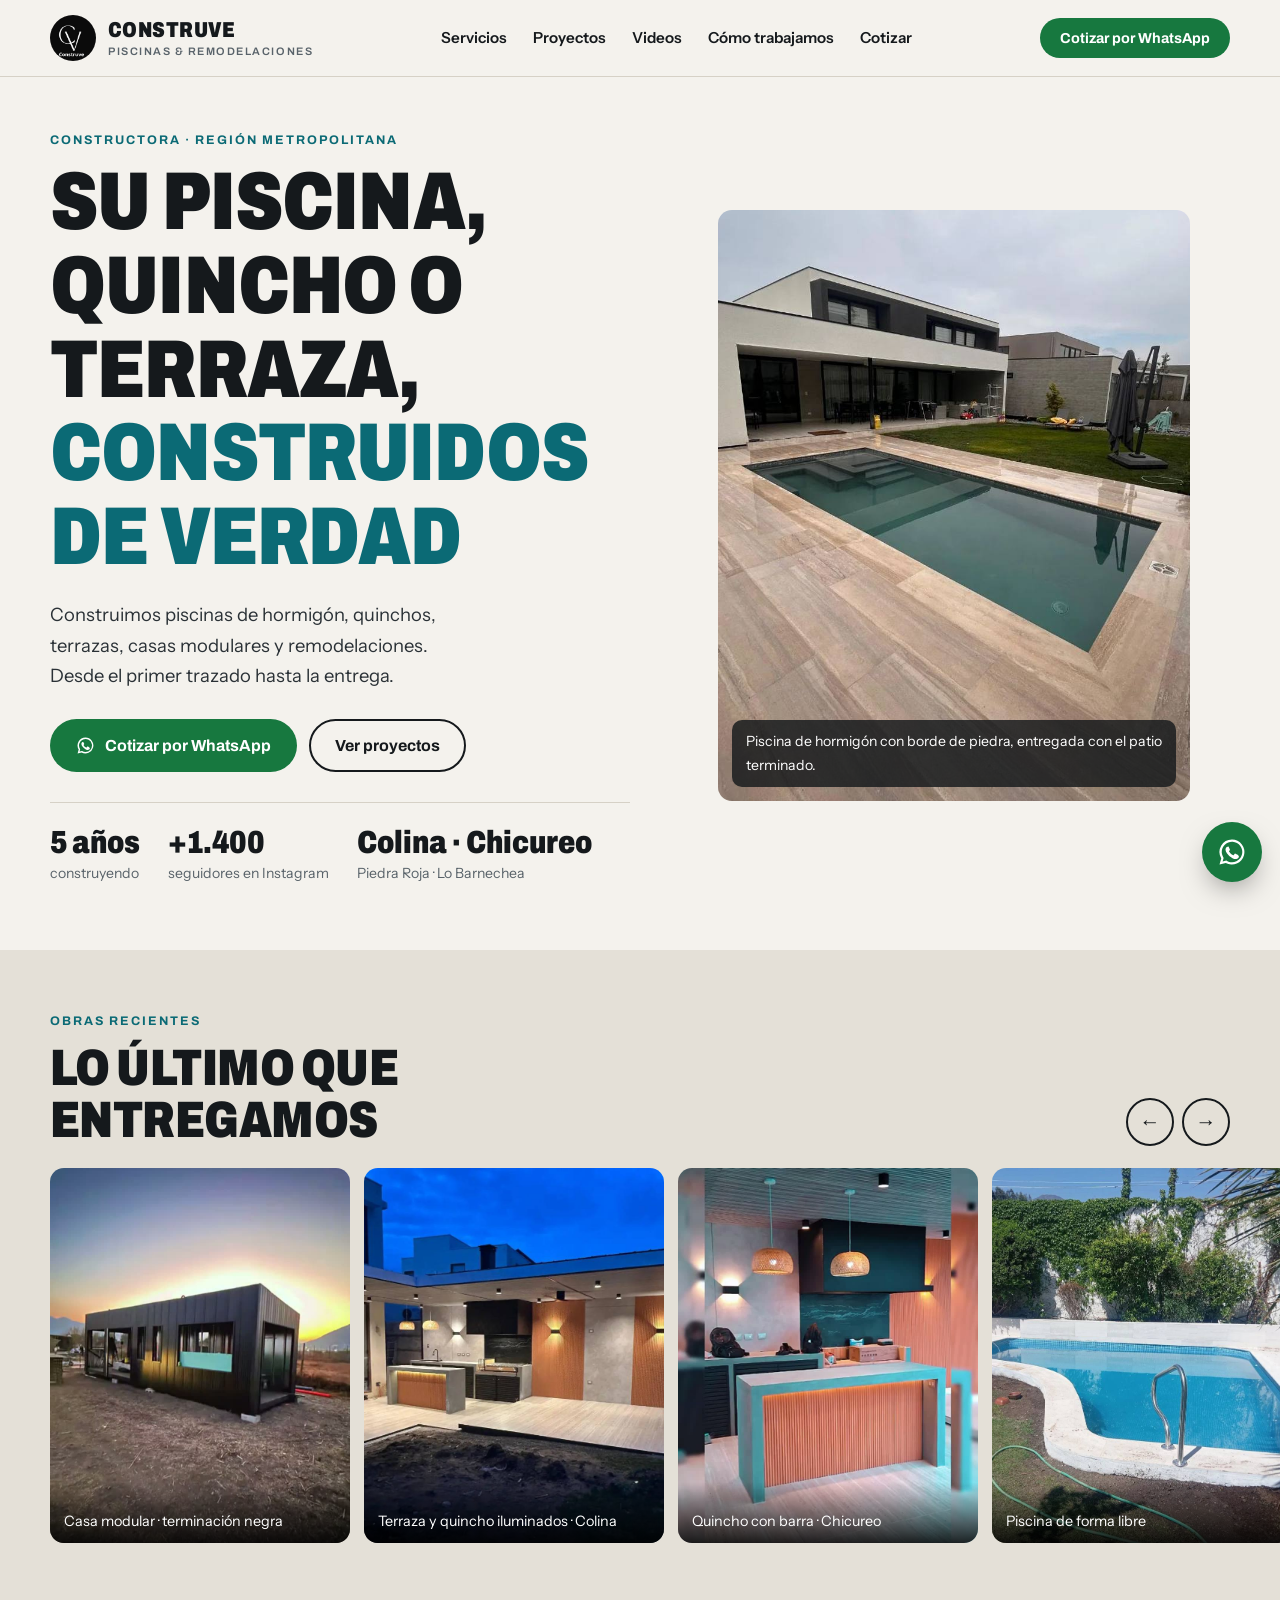
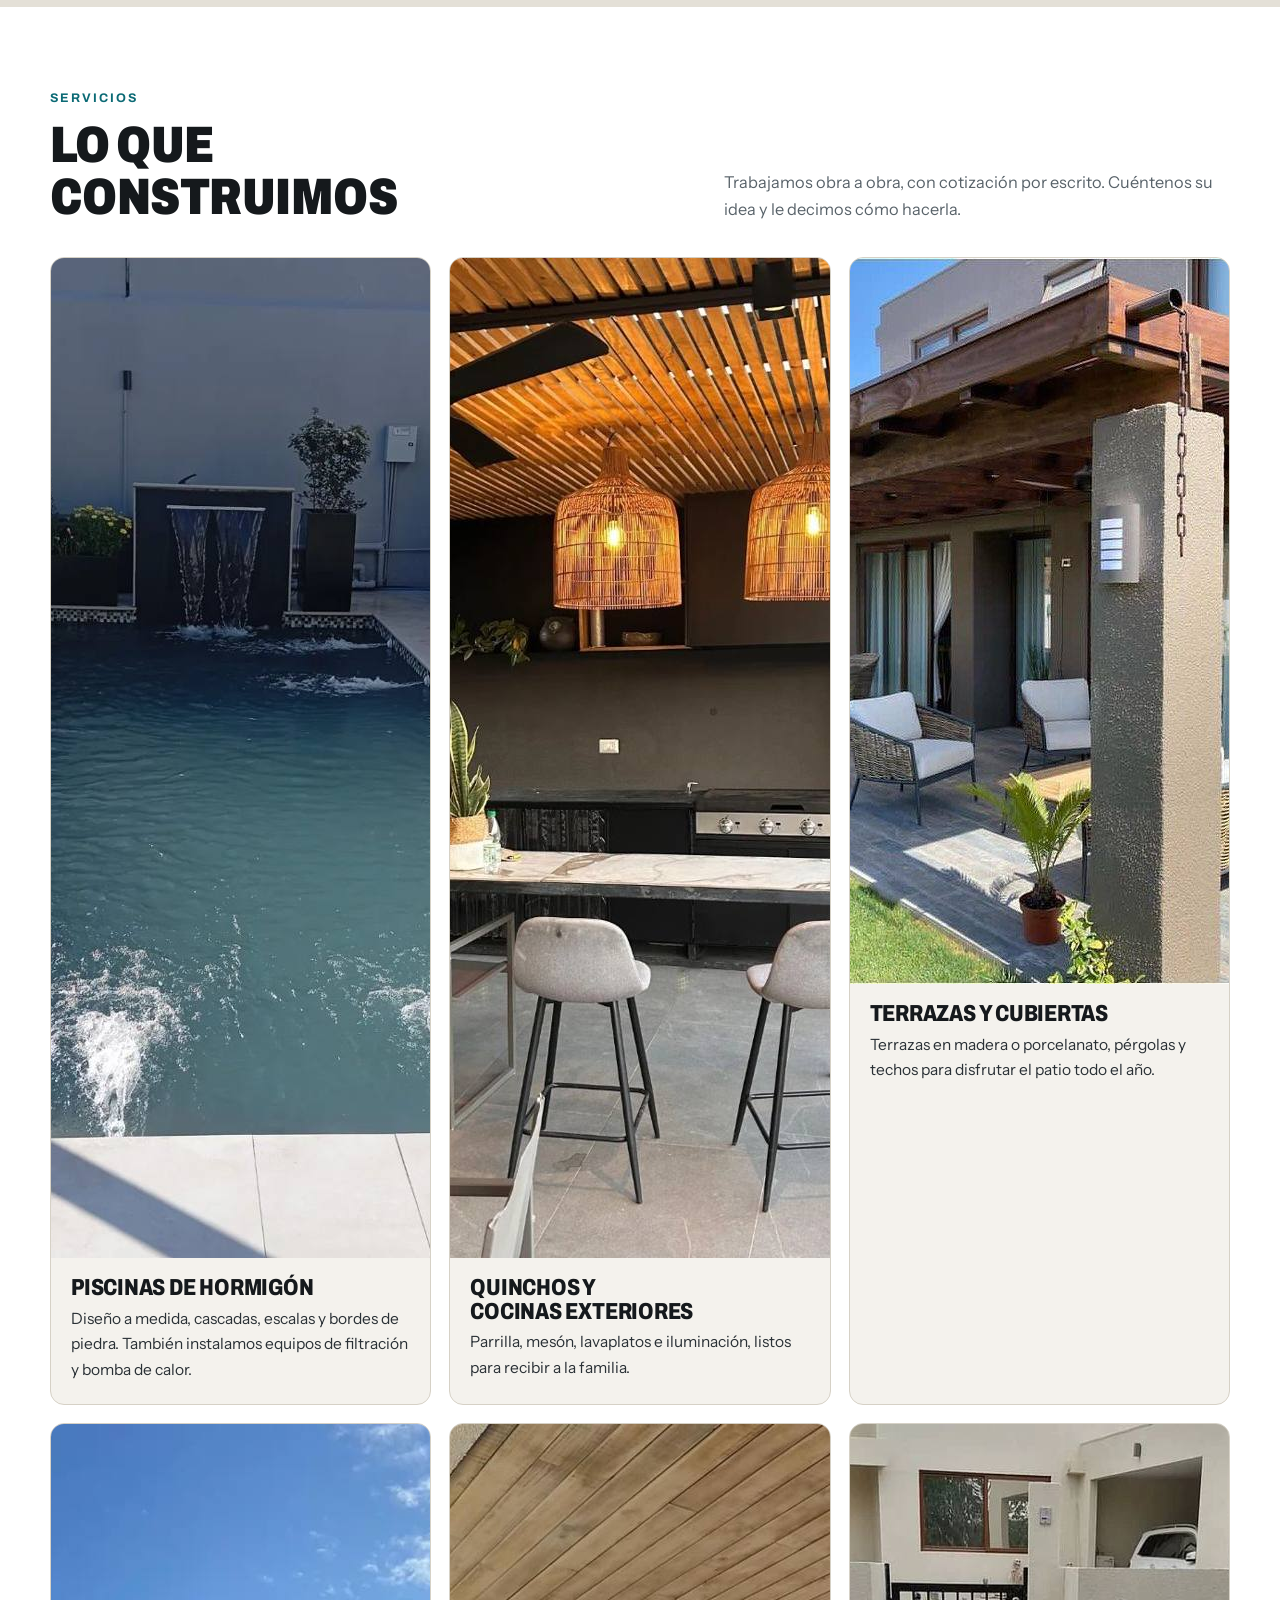
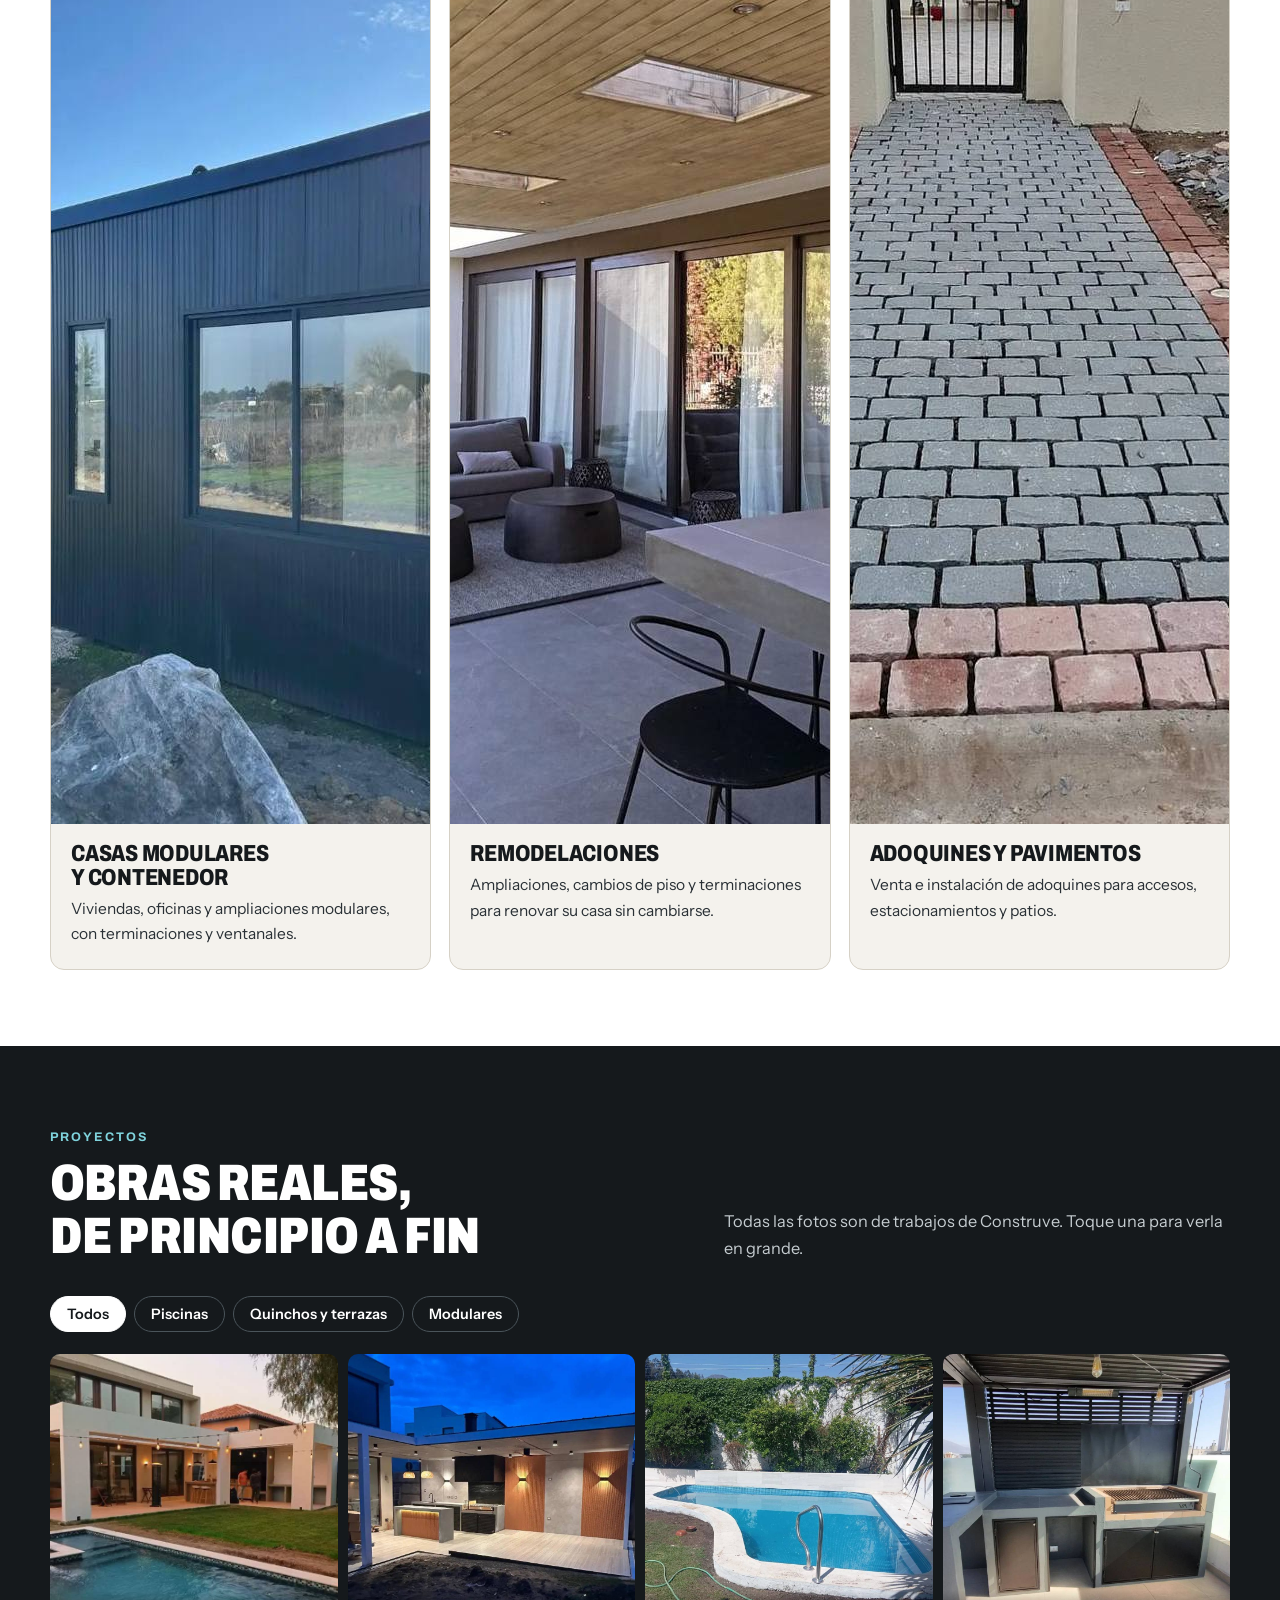
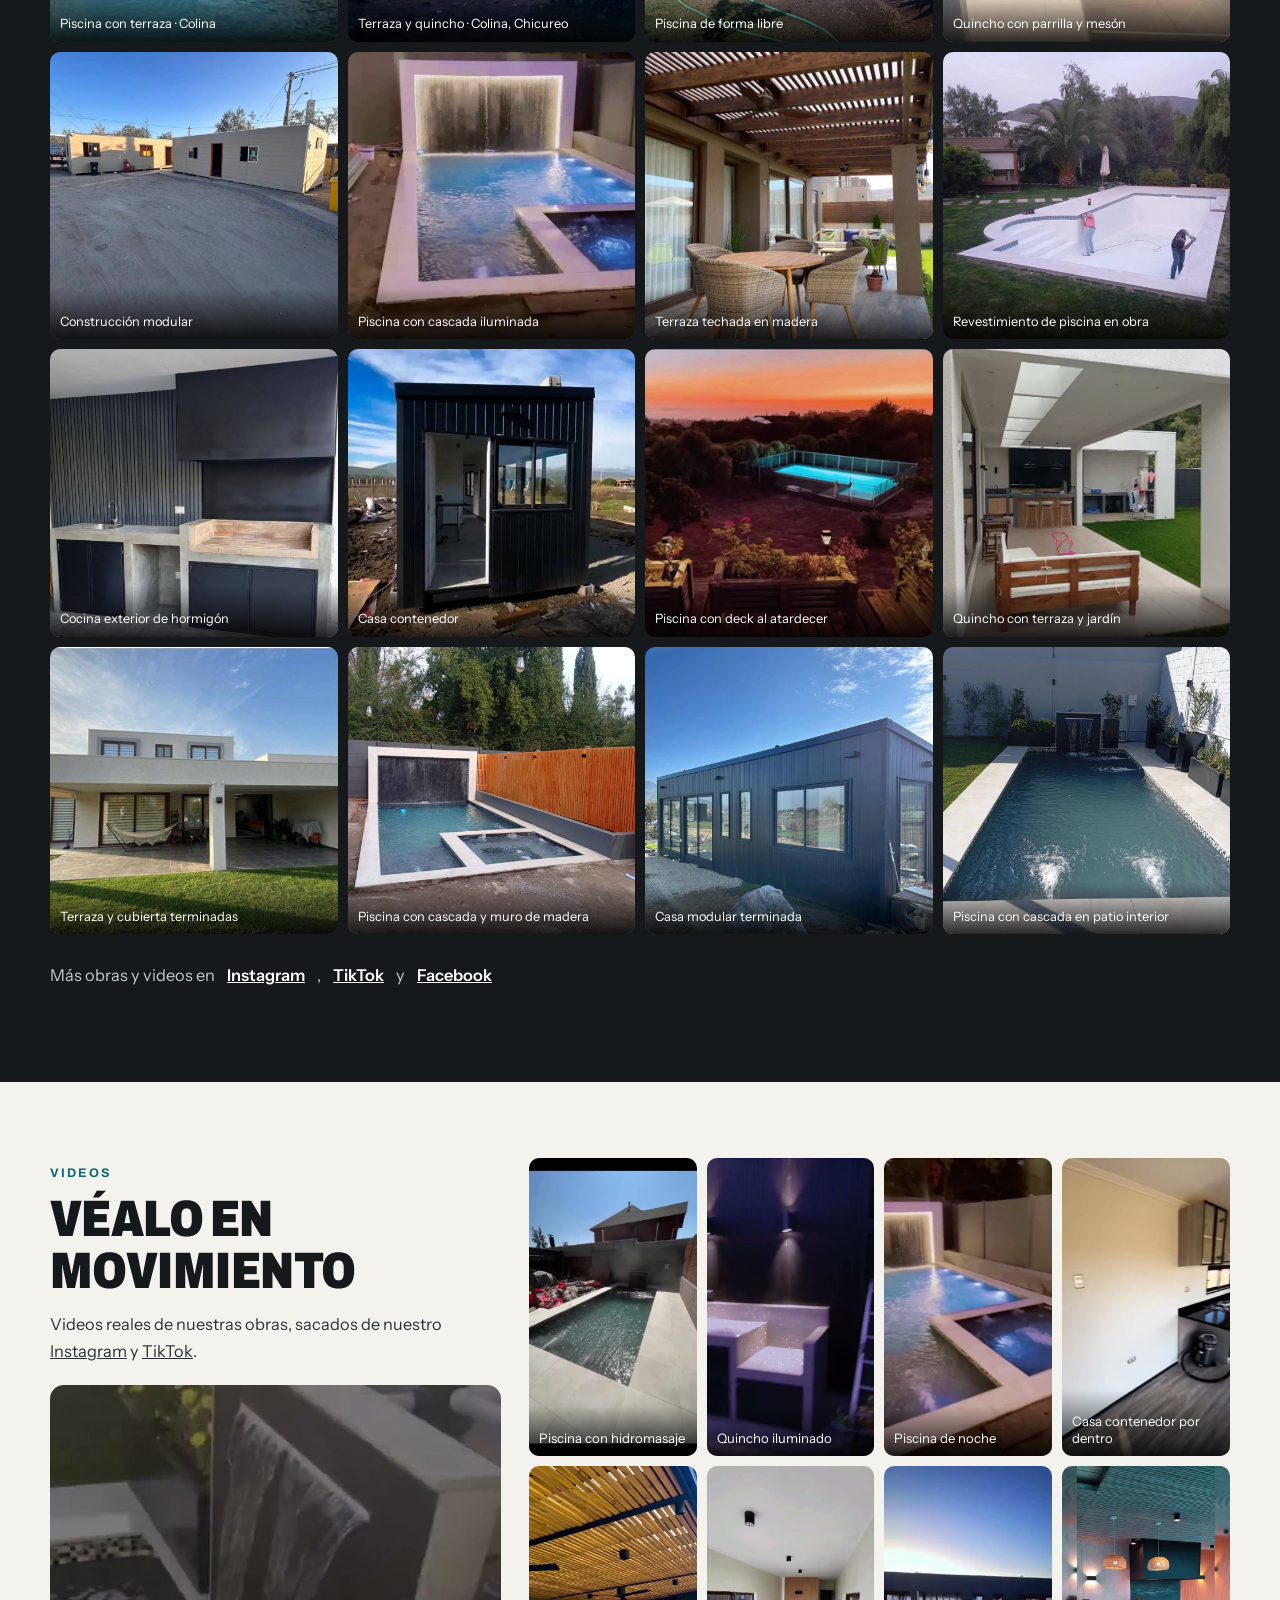
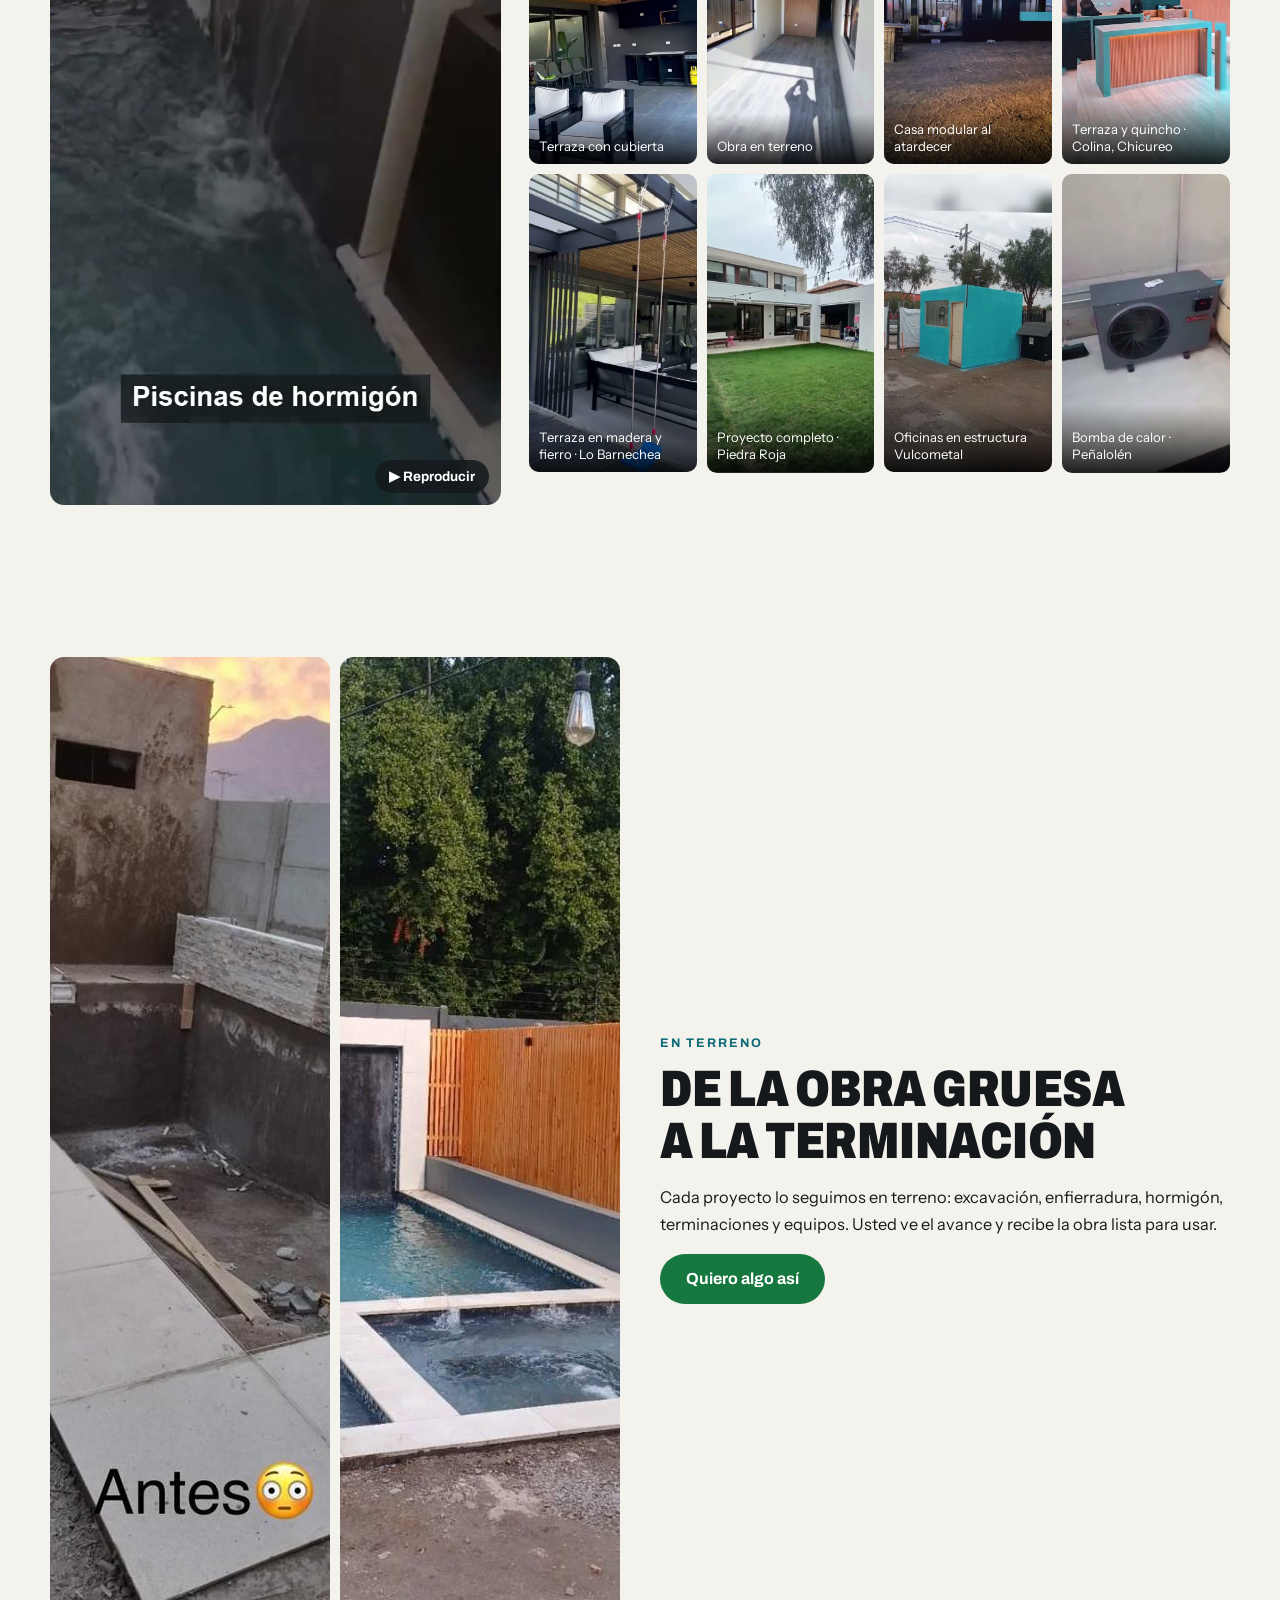
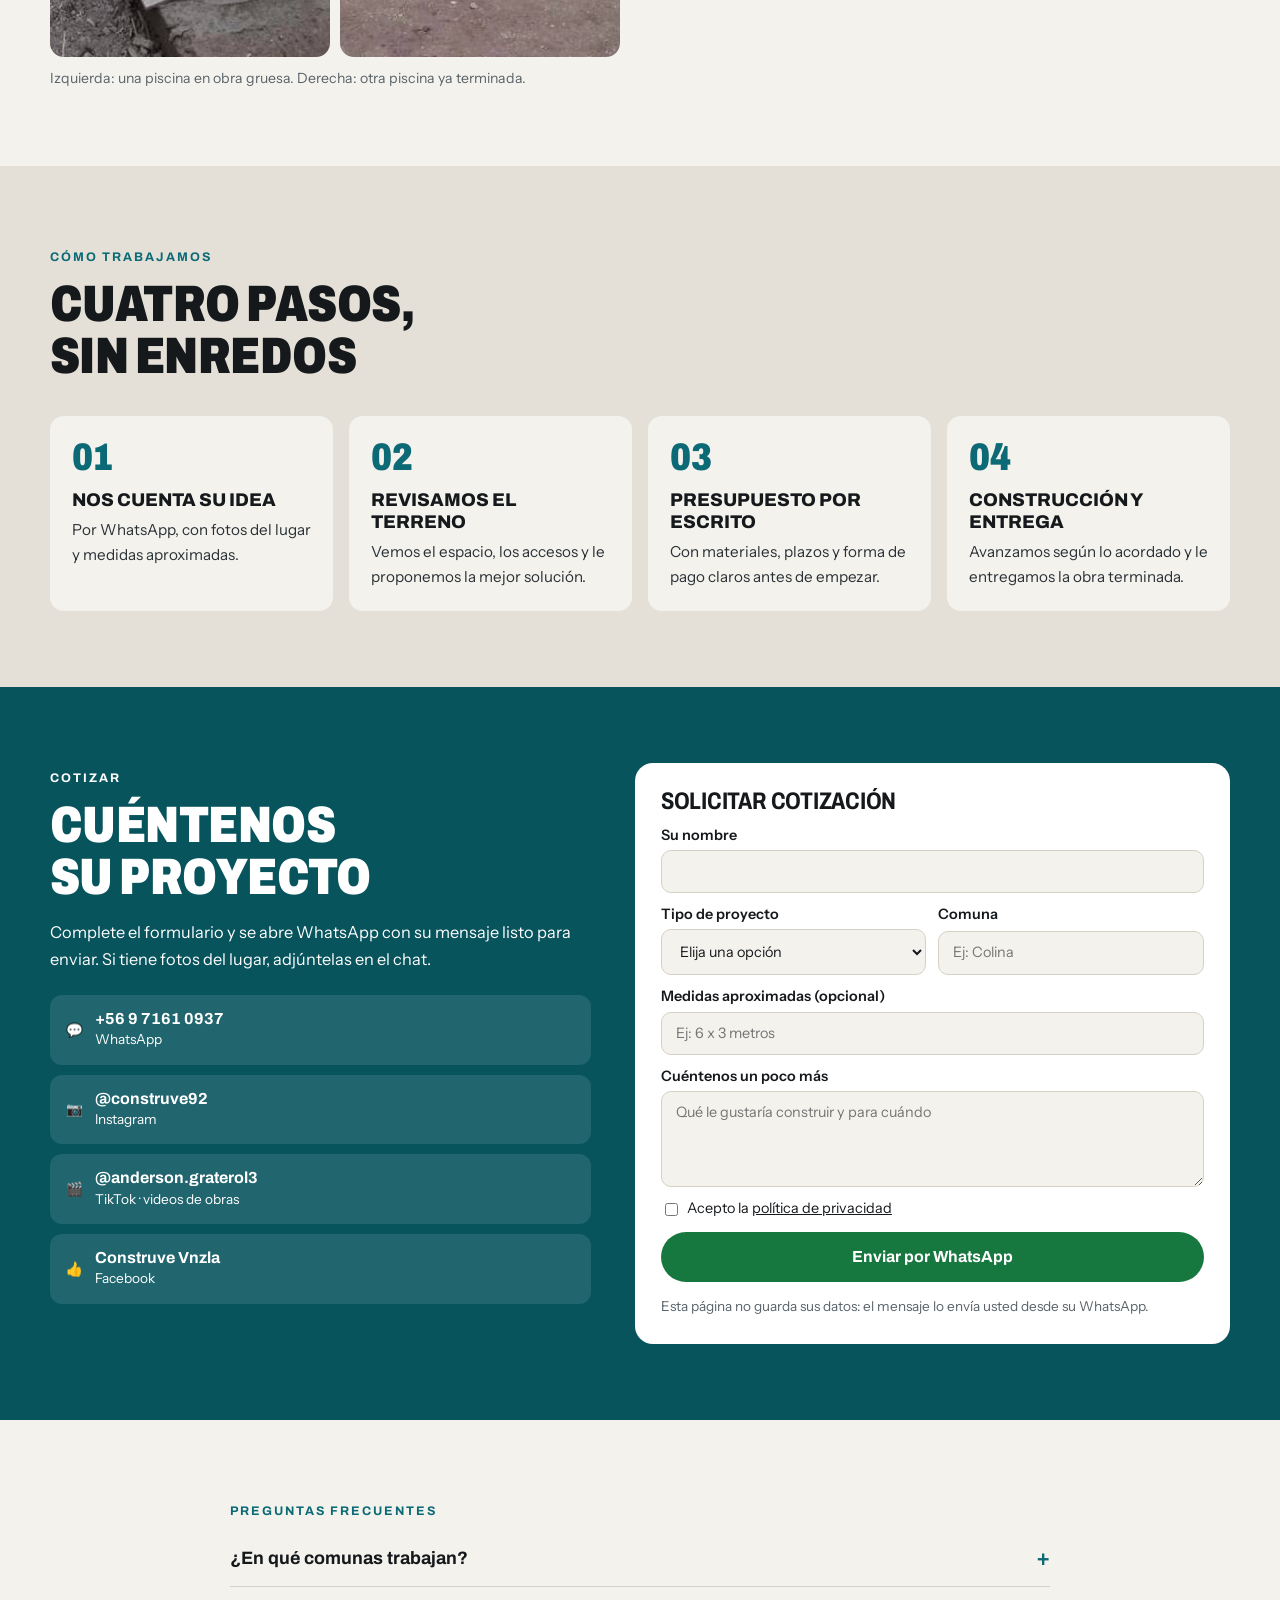
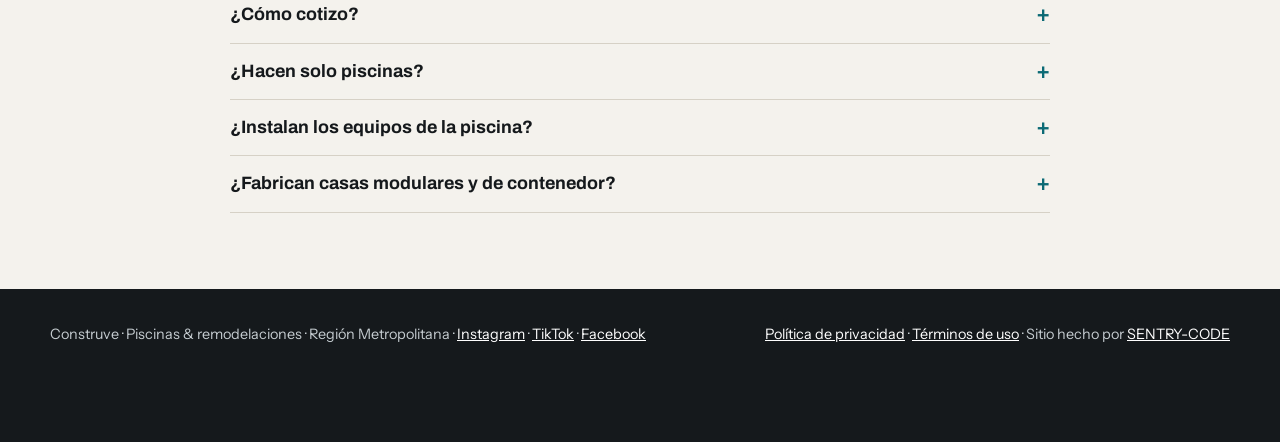
==== commit f4d13a8a: "Sitio publicado: términos de uso, privacidad completa, robots y sitemap, sin noindex Co-Authored-By:" ====
--- a/index.html
+++ b/index.html
@@ -3,7 +3,6 @@
 <head>
 <meta charset="utf-8">
 <meta name="viewport" content="width=device-width,initial-scale=1">
-<meta name="robots" content="noindex">
 <title>Construve · Piscinas, quinchos y remodelaciones en Santiago</title>
 <meta name="description" content="Construcción de piscinas de hormigón, quinchos, terrazas, casas modulares y remodelaciones en Colina, Chicureo, Lo Barnechea y Santiago. Cotice por WhatsApp.">
 <link rel="icon" href="favicon.ico" sizes="any"><link rel="icon" type="image/png" href="assets/favicon.png"><link rel="apple-touch-icon" href="assets/apple-touch-icon.png">
@@ -295,7 +294,7 @@
 </div></section>
 </main>
 
-<footer><div class="wrap"><span>Construve · Piscinas &amp; remodelaciones · Región Metropolitana · <a href="https://www.instagram.com/construve92/" target="_blank" rel="noopener">Instagram</a> · <a href="https://www.tiktok.com/@anderson.graterol3" target="_blank" rel="noopener">TikTok</a> · <a href="https://www.facebook.com/profile.php?id=61559002813540" target="_blank" rel="noopener">Facebook</a></span><span><a href="privacidad.html">Política de privacidad</a> · Página de muestra preparada por <a href="https://sentry-code.cl" target="_blank" rel="noopener">SENTRY-CODE</a></span></div></footer>
+<footer><div class="wrap"><span>Construve · Piscinas &amp; remodelaciones · Región Metropolitana · <a href="https://www.instagram.com/construve92/" target="_blank" rel="noopener">Instagram</a> · <a href="https://www.tiktok.com/@anderson.graterol3" target="_blank" rel="noopener">TikTok</a> · <a href="https://www.facebook.com/profile.php?id=61559002813540" target="_blank" rel="noopener">Facebook</a></span><span><a href="privacidad.html">Política de privacidad</a> · <a href="terminos.html">Términos de uso</a> · Sitio hecho por <a href="https://sentry-code.cl" target="_blank" rel="noopener">SENTRY-CODE</a></span></div></footer>
 
 <a class="flota" href="https://wa.me/56971610937?text=Hola%2C%20vi%20su%20p%C3%A1gina%20y%20quiero%20cotizar%20un%20proyecto." target="_blank" rel="noopener" aria-label="Escribir por WhatsApp"><svg viewBox="0 0 24 24" aria-hidden="true"><path d="M12 2a10 10 0 0 0-8.6 15.1L2 22l5-1.3A10 10 0 1 0 12 2Zm0 18.2c-1.5 0-3-.4-4.2-1.2l-.3-.2-3 .8.8-2.9-.2-.3A8.2 8.2 0 1 1 12 20.2Zm4.5-6.1c-.2-.1-1.5-.7-1.7-.8-.2-.1-.4-.1-.6.1l-.8 1c-.1.2-.3.2-.5.1a6.7 6.7 0 0 1-3.3-2.9c-.3-.4.3-.4.7-1.3.1-.2 0-.3 0-.4l-.8-1.8c-.2-.5-.4-.4-.6-.4h-.5a1 1 0 0 0-.7.3 3 3 0 0 0-.9 2.2 5.2 5.2 0 0 0 1.1 2.7 11.8 11.8 0 0 0 4.5 4c1.7.7 2.4.8 3.2.6.5-.1 1.5-.6 1.7-1.2.2-.6.2-1.1.2-1.2-.1-.1-.3-.2-.5-.3Z"/></svg></a>
 <nav class="barra" aria-label="Acciones rápidas"><a href="#proyectos">Ver obras</a><a class="wa" href="https://wa.me/56971610937?text=Hola%2C%20vi%20su%20p%C3%A1gina%20y%20quiero%20cotizar%20un%20proyecto." target="_blank" rel="noopener">Cotizar por WhatsApp</a></nav>
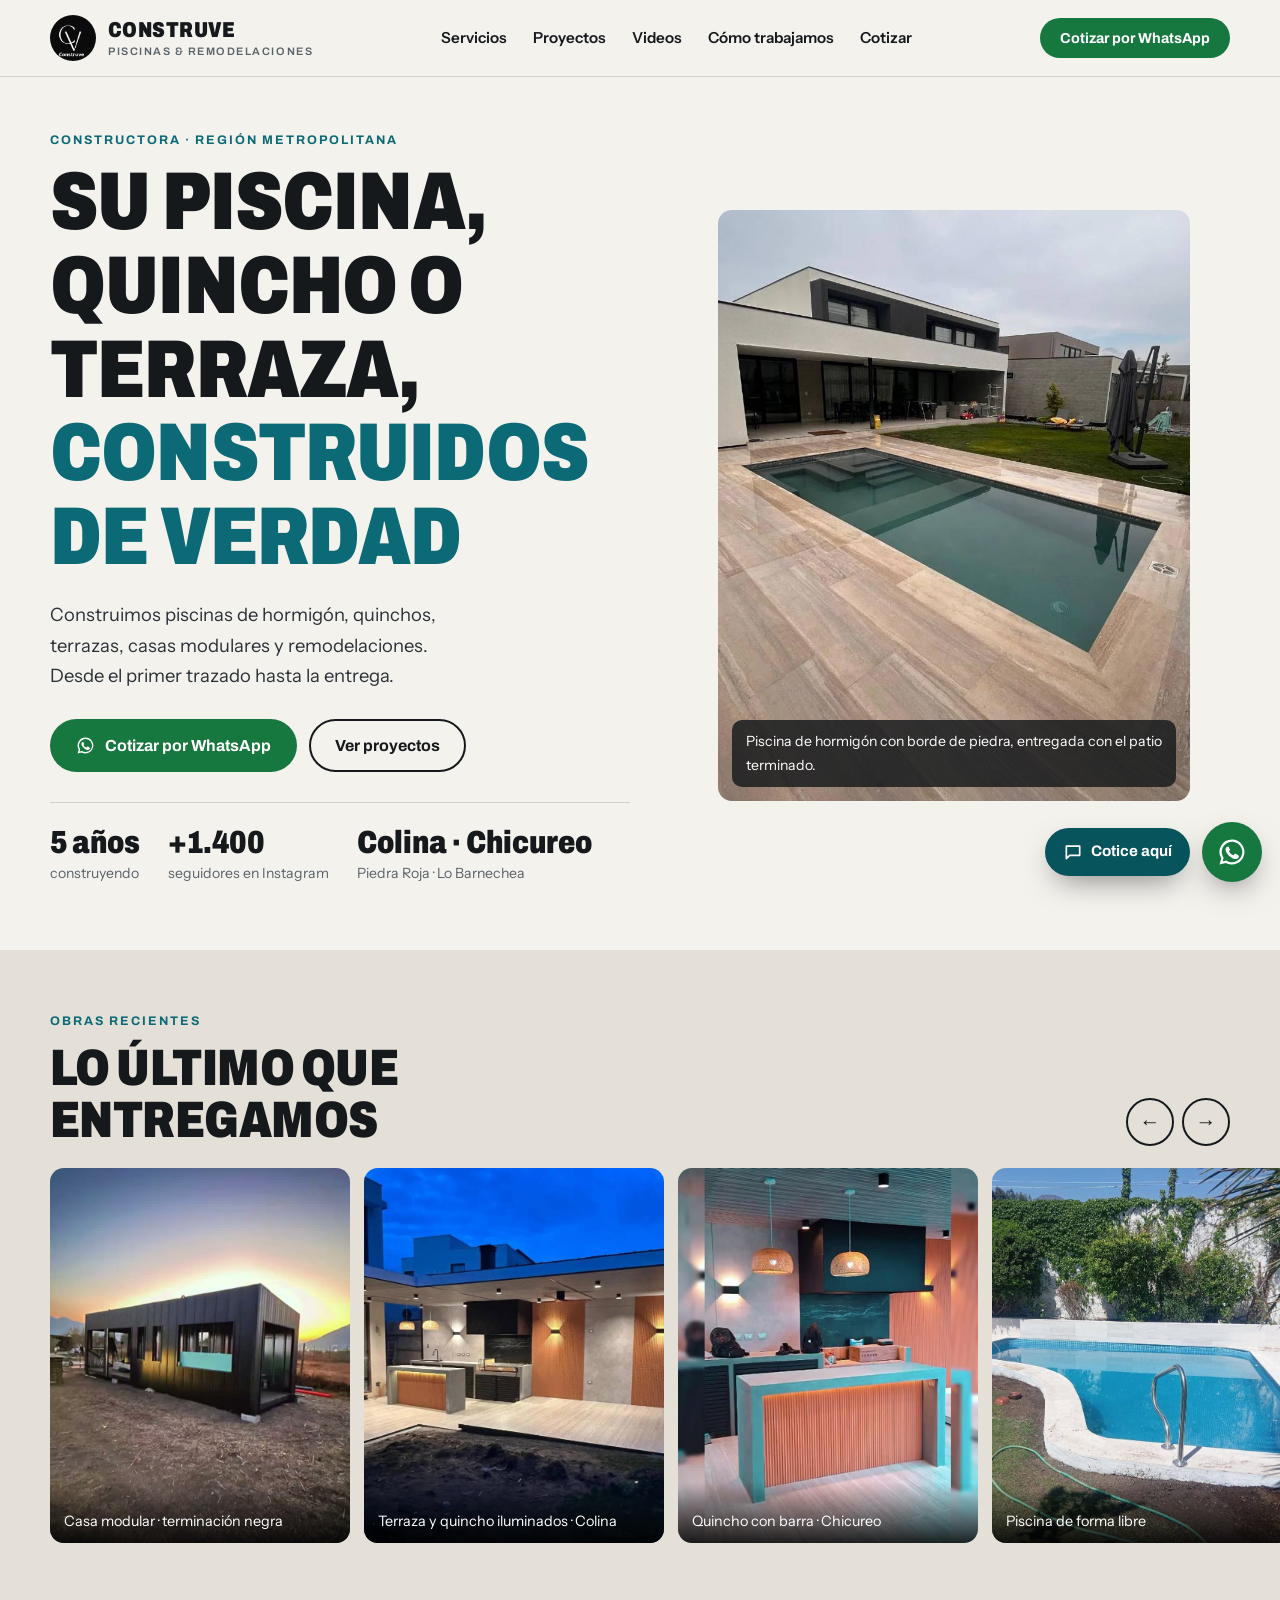
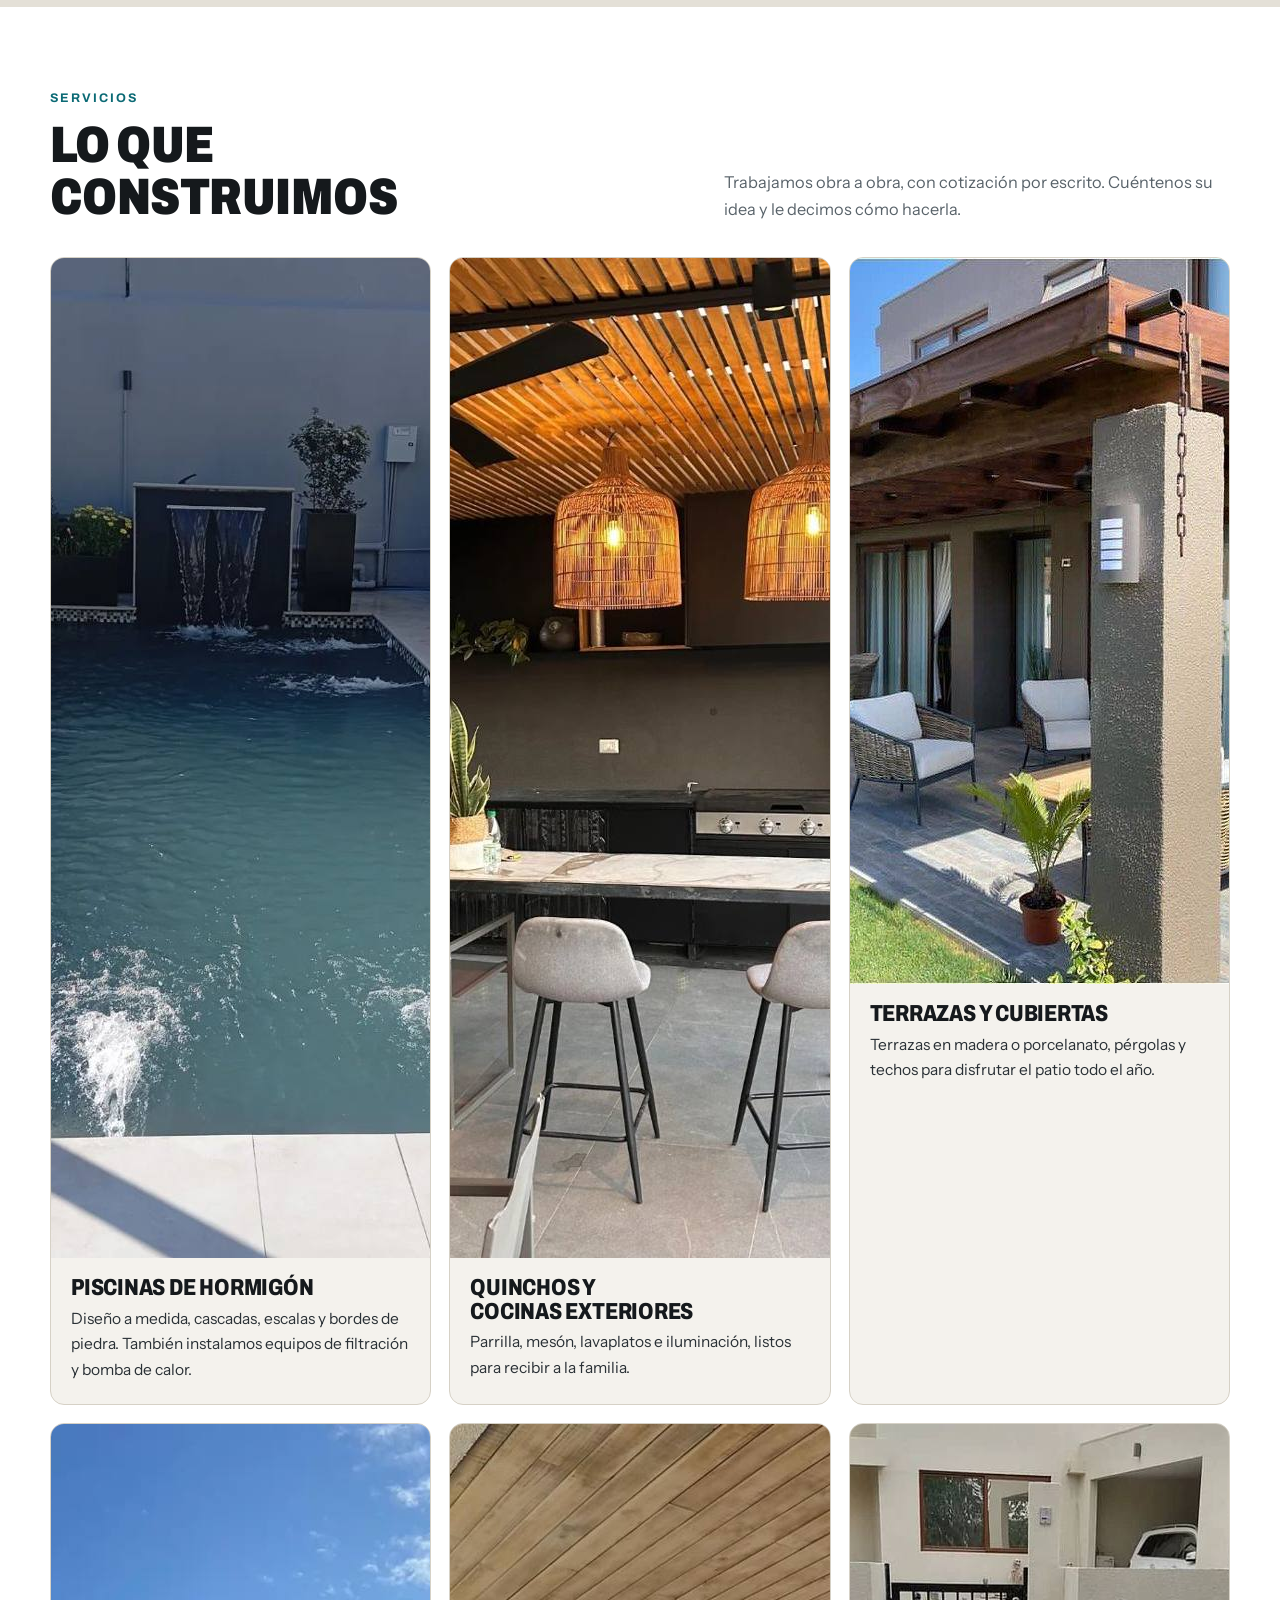
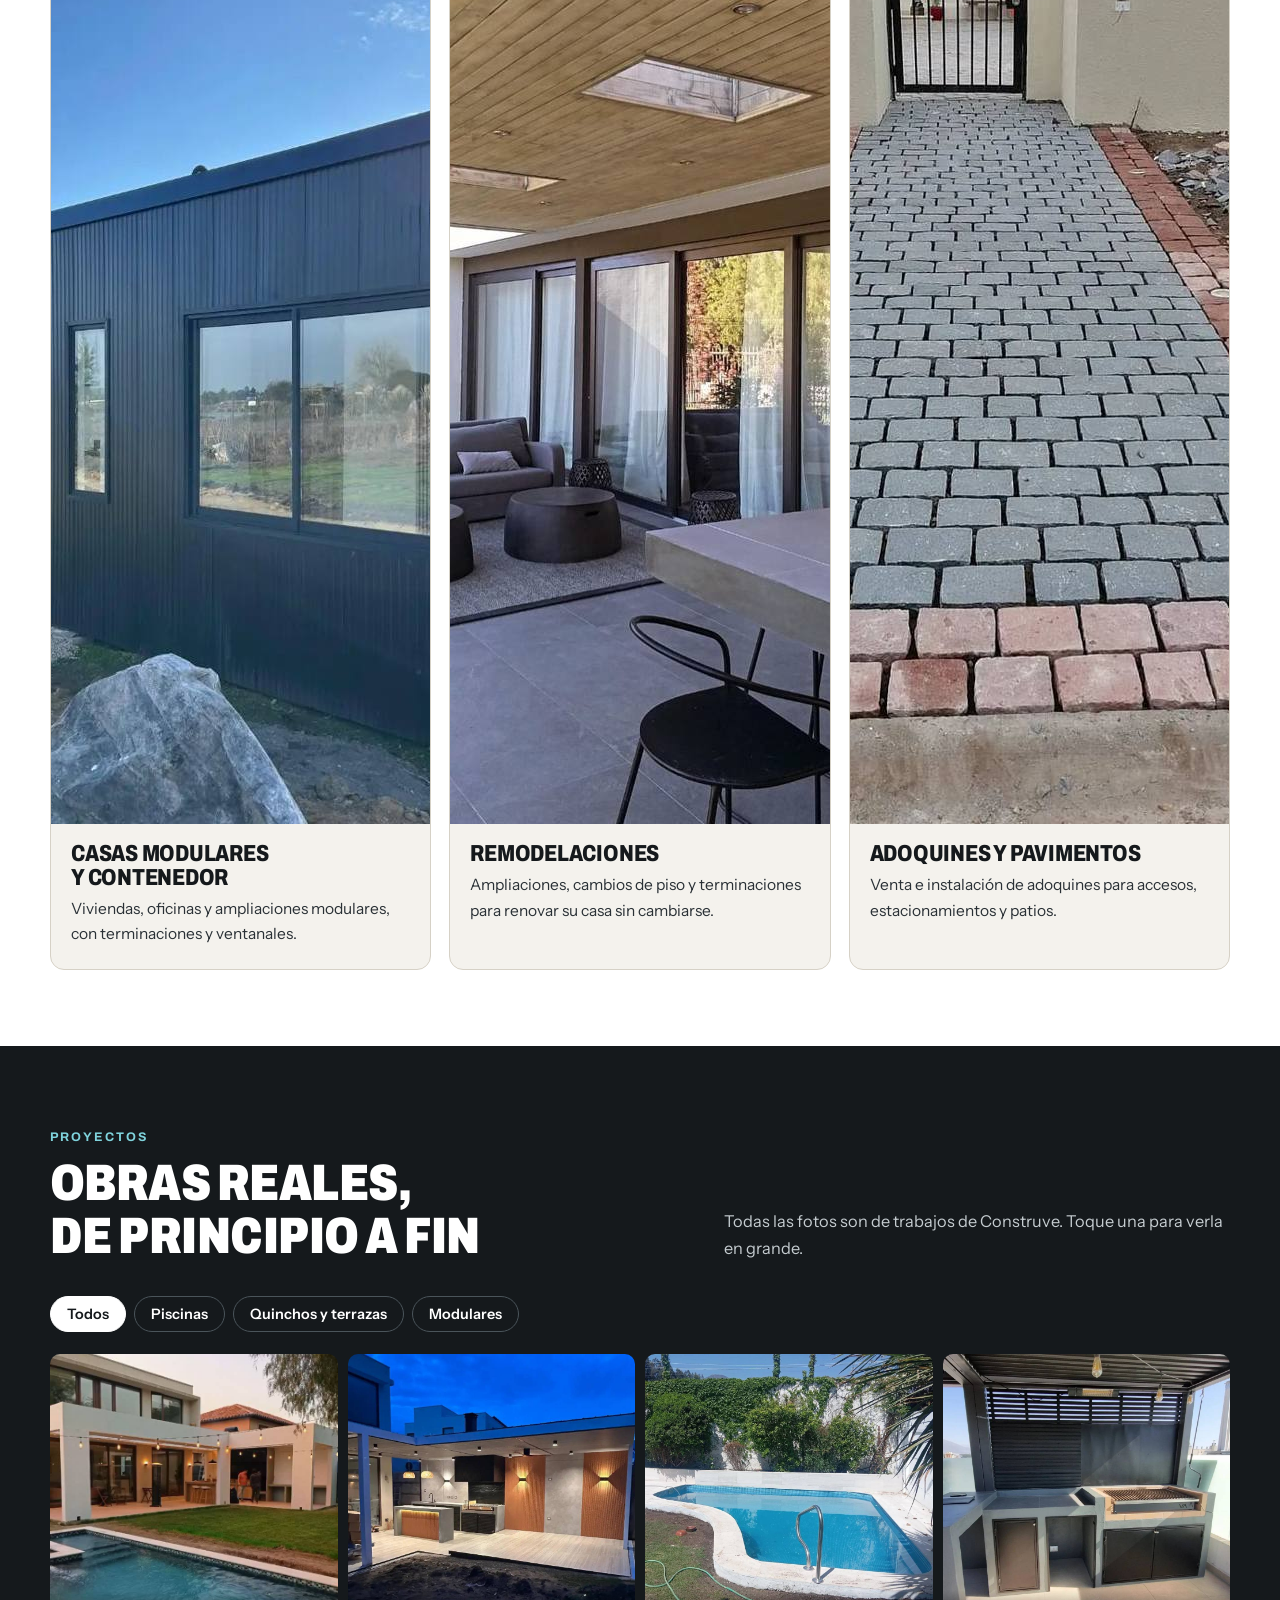
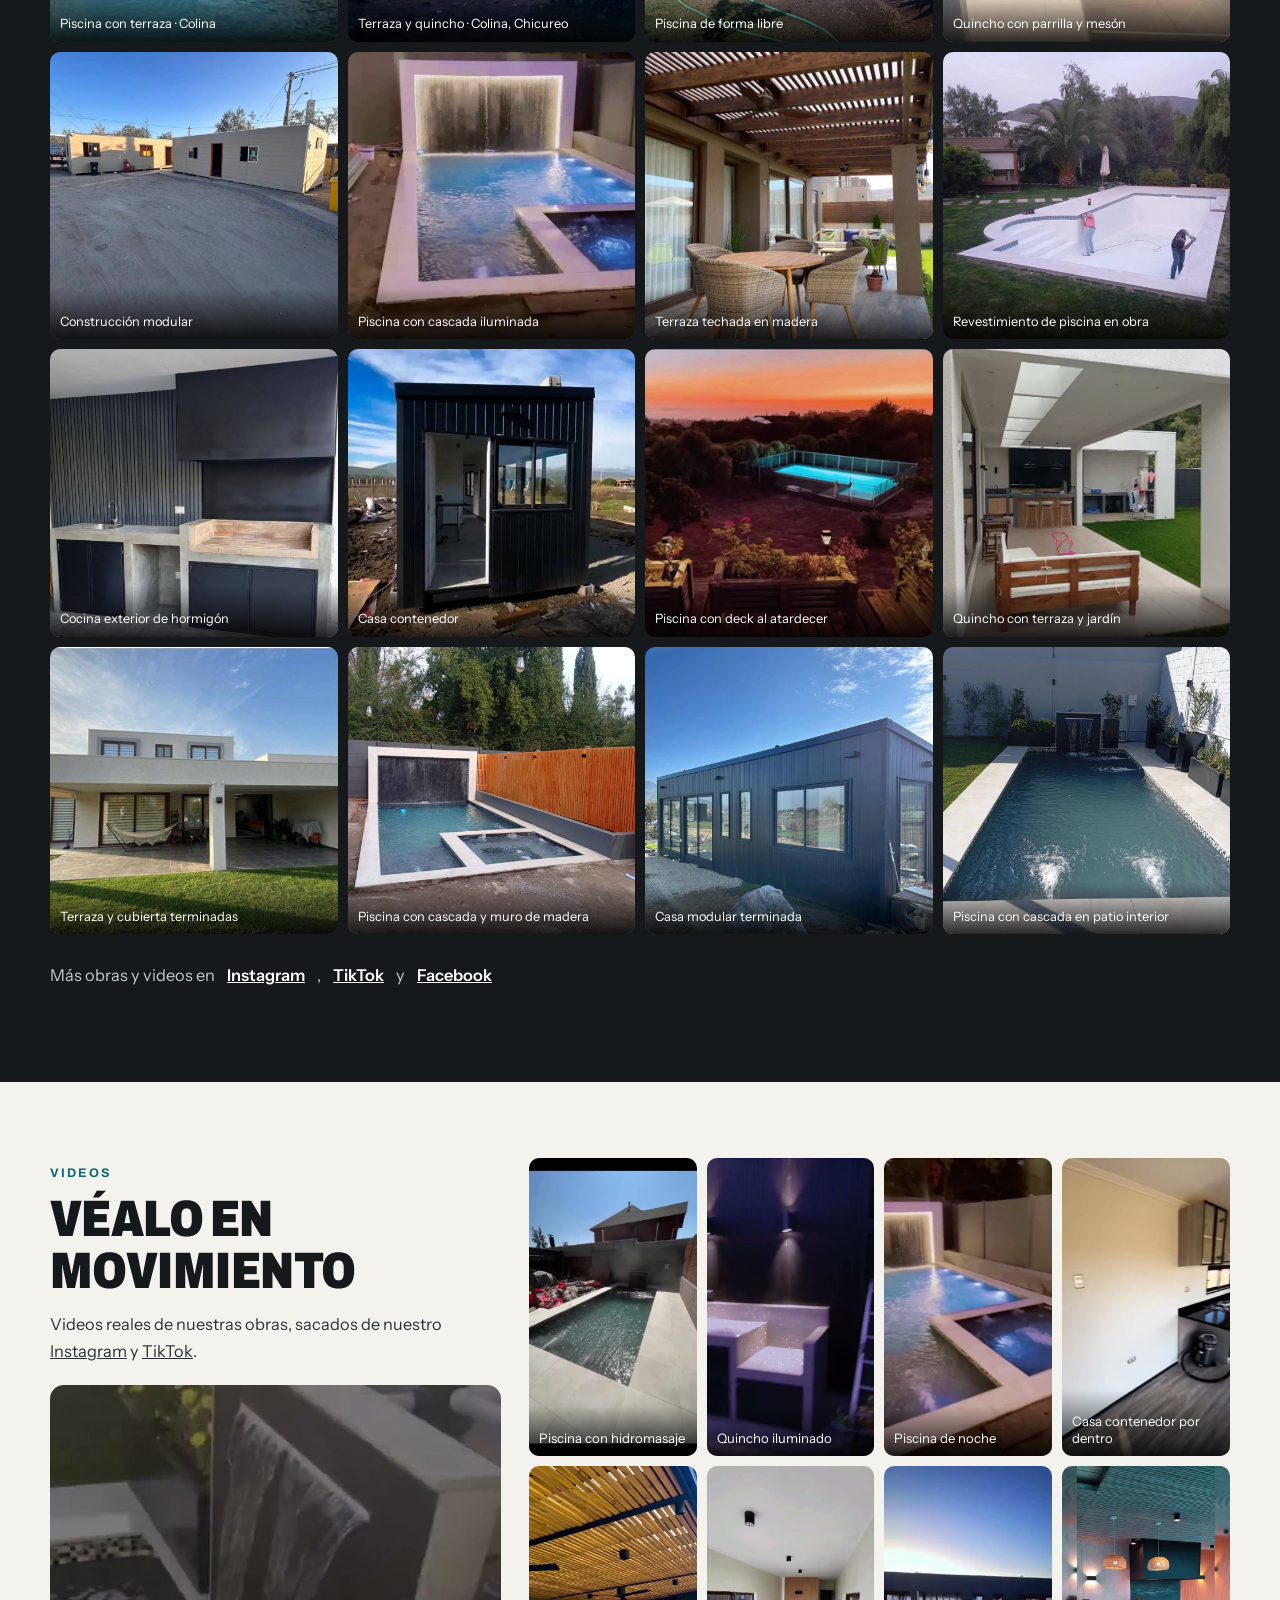
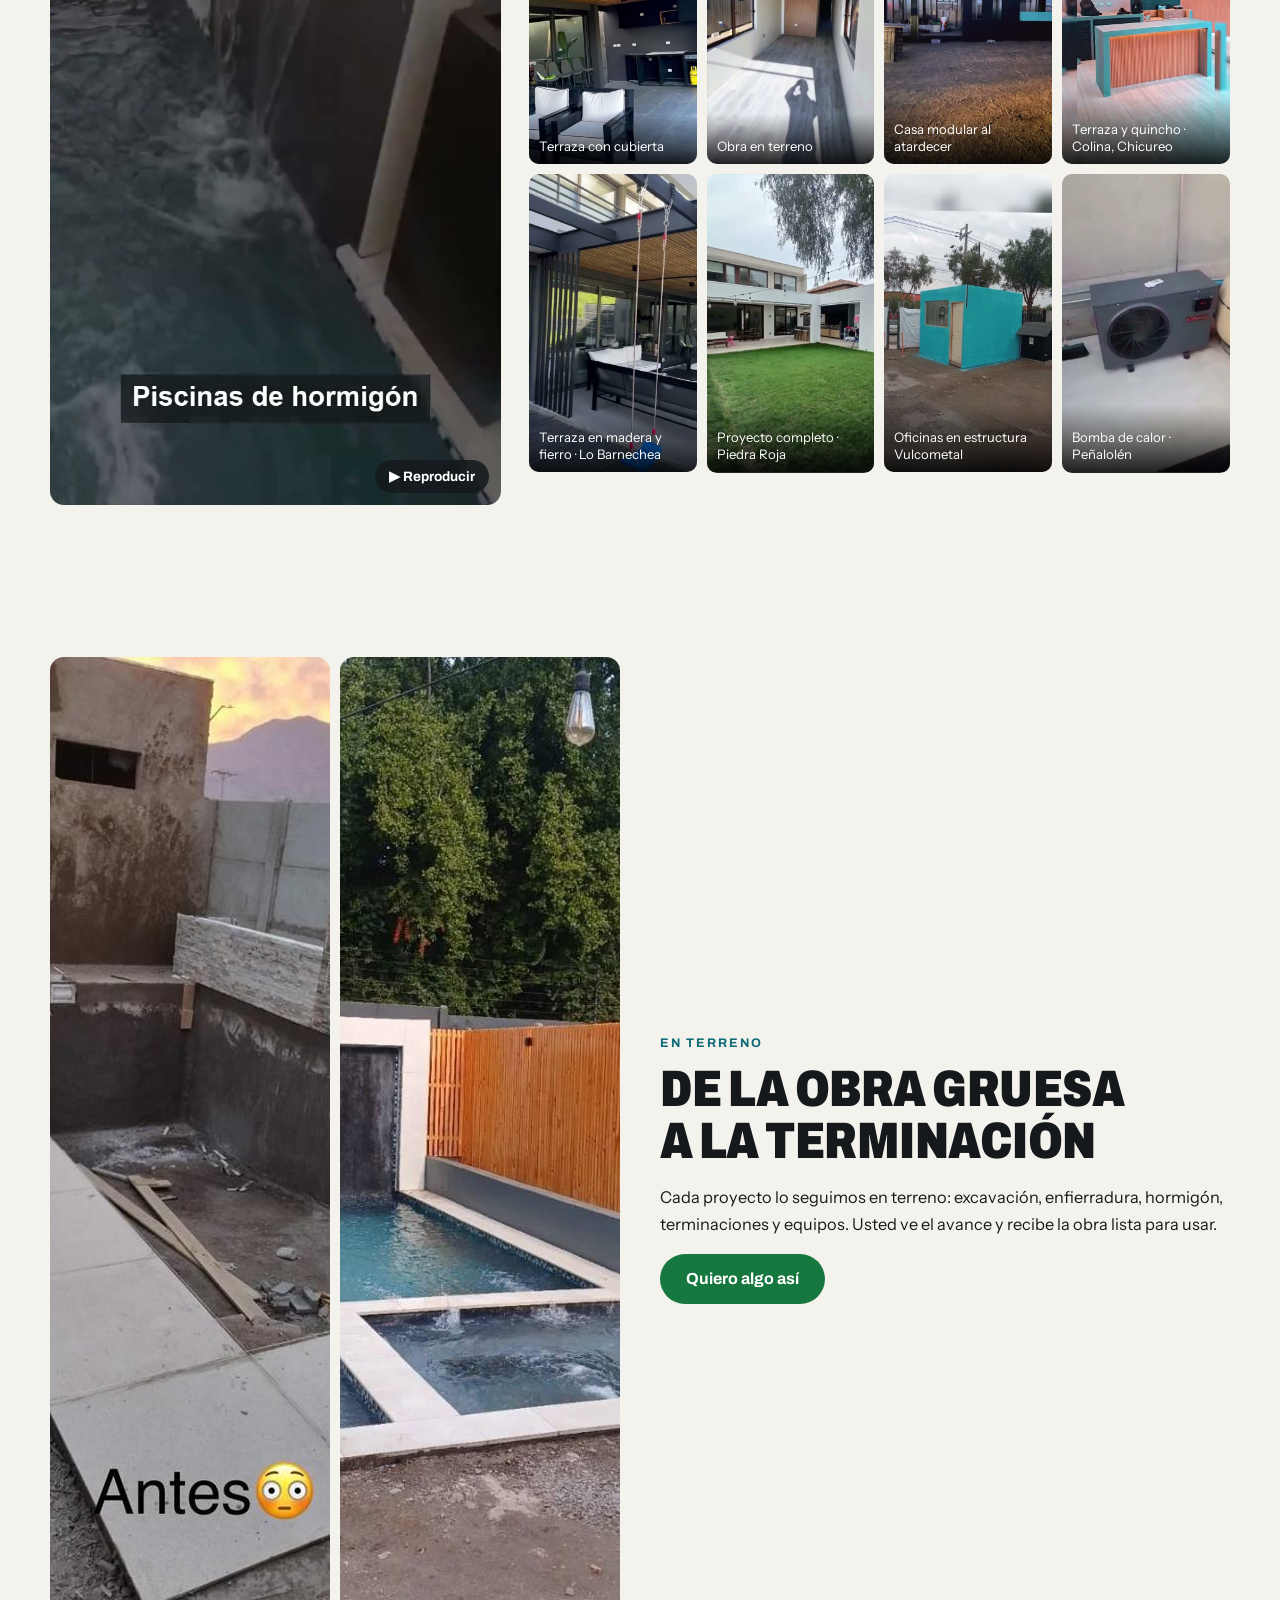
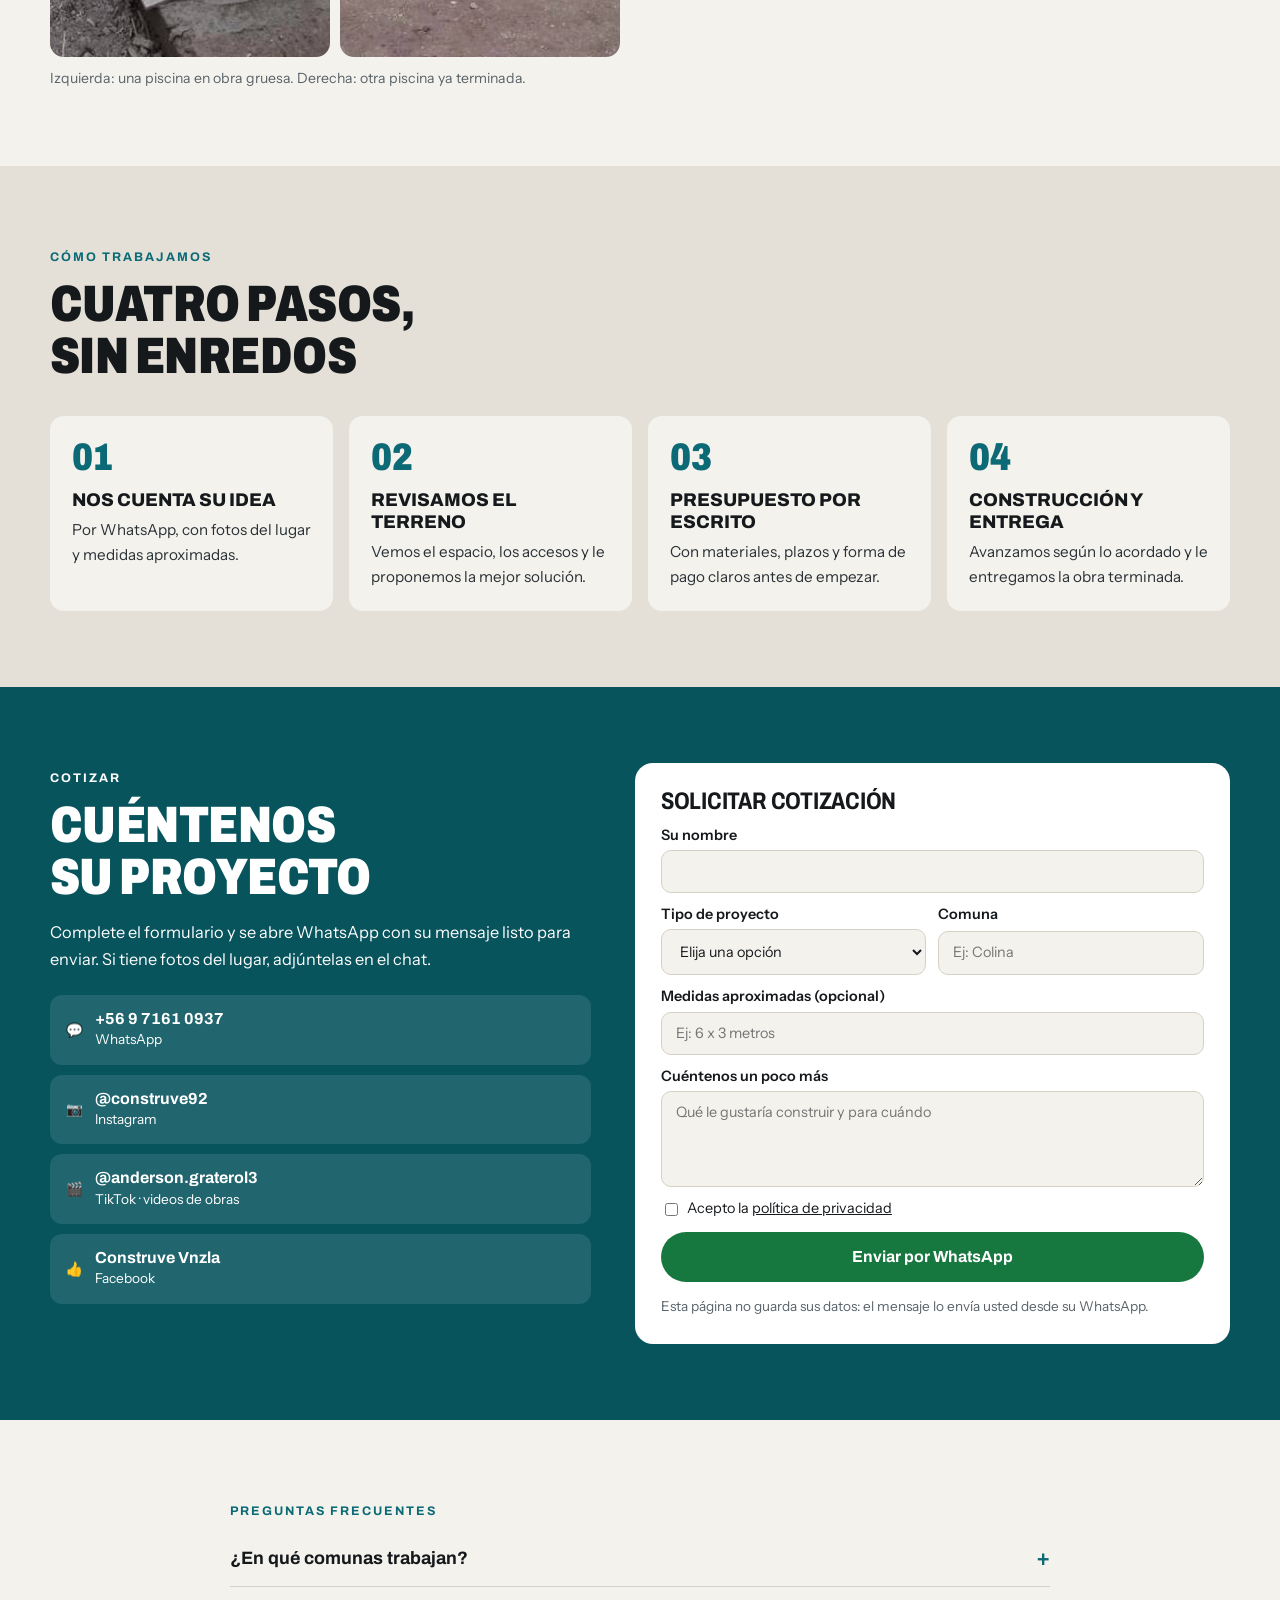
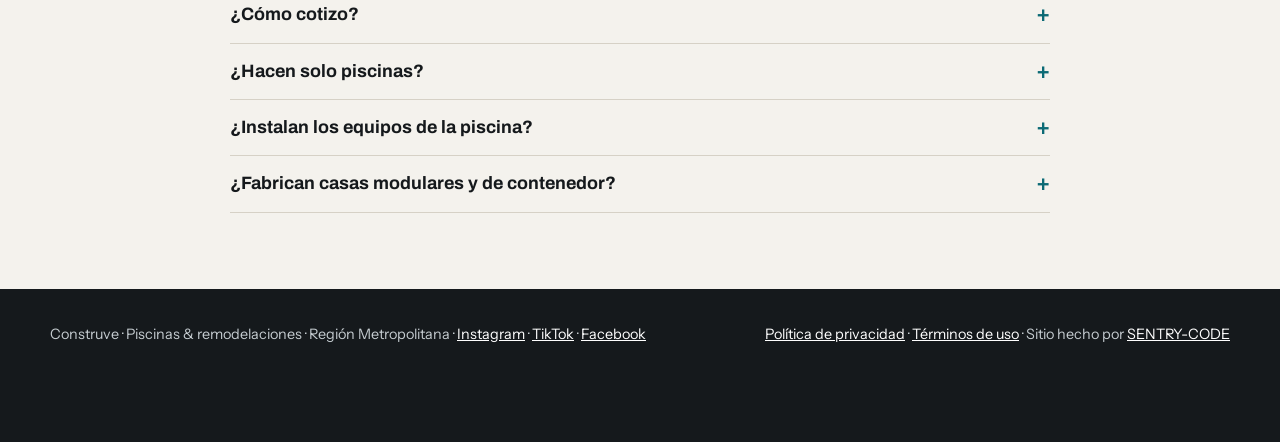
==== commit 8b67cfb5: "Asistente de cotizaciones (chat) y su mención en privacidad y términos Co-Authored-By: Claude Opus 5" ====
--- a/index.html
+++ b/index.html
@@ -54,6 +54,11 @@
 .foto-hero figcaption{position:absolute;left:14px;bottom:14px;right:14px;background:rgba(21,25,28,.82);color:#fff;border-radius:10px;padding:10px 14px;font-size:.88rem}
 @media (max-width:900px){.hero .wrap{grid-template-columns:1fr}.foto-hero{aspect-ratio:4/3}}
 @media (max-width:600px){.foto-hero figcaption{font-size:.78rem;padding:7px 10px;left:10px;right:auto;bottom:10px;max-width:80%}}
+/* asistente: botón del chat */
+.chat{position:fixed;right:90px;bottom:24px;z-index:60;display:inline-flex;align-items:center;gap:8px;min-height:48px;padding:0 18px;border-radius:999px;background:var(--agua2);color:#fff;text-decoration:none;font:700 .95rem/1 "Archivo",system-ui,sans-serif;box-shadow:0 12px 30px -10px rgba(0,0,0,.5)}
+.chat svg{width:20px;height:20px;fill:none;stroke:currentColor;stroke-width:2;stroke-linejoin:round}
+.chat:hover{background:var(--agua)}
+@media (max-width:700px){.chat{right:12px;bottom:calc(62px + env(safe-area-inset-bottom,0px))}}
 /* carrusel */
 .carrusel{padding:56px 0 64px;background:var(--hormigon);overflow:hidden}
 .carrusel .cab{margin-bottom:22px}
@@ -177,6 +182,7 @@
 }
 @media (prefers-reduced-motion:reduce){*{transition:none!important;scroll-behavior:auto!important}}
 </style>
+<link rel="stylesheet" href="asistente.css">
 </head>
 <body>
 <header class="top"><div class="wrap">
@@ -296,6 +302,7 @@
 
 <footer><div class="wrap"><span>Construve · Piscinas &amp; remodelaciones · Región Metropolitana · <a href="https://www.instagram.com/construve92/" target="_blank" rel="noopener">Instagram</a> · <a href="https://www.tiktok.com/@anderson.graterol3" target="_blank" rel="noopener">TikTok</a> · <a href="https://www.facebook.com/profile.php?id=61559002813540" target="_blank" rel="noopener">Facebook</a></span><span><a href="privacidad.html">Política de privacidad</a> · <a href="terminos.html">Términos de uso</a> · Sitio hecho por <a href="https://sentry-code.cl" target="_blank" rel="noopener">SENTRY-CODE</a></span></div></footer>
 
+<a class="chat fab" href="#cotizar"><svg viewBox="0 0 24 24" aria-hidden="true"><path d="M4 5h16v11H8l-4 4V5Z"/></svg><span class="fab-txt">Cotice aquí</span></a>
 <a class="flota" href="https://wa.me/56971610937?text=Hola%2C%20vi%20su%20p%C3%A1gina%20y%20quiero%20cotizar%20un%20proyecto." target="_blank" rel="noopener" aria-label="Escribir por WhatsApp"><svg viewBox="0 0 24 24" aria-hidden="true"><path d="M12 2a10 10 0 0 0-8.6 15.1L2 22l5-1.3A10 10 0 1 0 12 2Zm0 18.2c-1.5 0-3-.4-4.2-1.2l-.3-.2-3 .8.8-2.9-.2-.3A8.2 8.2 0 1 1 12 20.2Zm4.5-6.1c-.2-.1-1.5-.7-1.7-.8-.2-.1-.4-.1-.6.1l-.8 1c-.1.2-.3.2-.5.1a6.7 6.7 0 0 1-3.3-2.9c-.3-.4.3-.4.7-1.3.1-.2 0-.3 0-.4l-.8-1.8c-.2-.5-.4-.4-.6-.4h-.5a1 1 0 0 0-.7.3 3 3 0 0 0-.9 2.2 5.2 5.2 0 0 0 1.1 2.7 11.8 11.8 0 0 0 4.5 4c1.7.7 2.4.8 3.2.6.5-.1 1.5-.6 1.7-1.2.2-.6.2-1.1.2-1.2-.1-.1-.3-.2-.5-.3Z"/></svg></a>
 <nav class="barra" aria-label="Acciones rápidas"><a href="#proyectos">Ver obras</a><a class="wa" href="https://wa.me/56971610937?text=Hola%2C%20vi%20su%20p%C3%A1gina%20y%20quiero%20cotizar%20un%20proyecto." target="_blank" rel="noopener">Cotizar por WhatsApp</a></nav>
 
@@ -344,5 +351,7 @@
 if(!quieto){auto=setInterval(()=>mover(1),4500);['pointerdown','wheel','touchstart','focusin'].forEach(e=>pista.addEventListener(e,parar,{passive:true}))}
 pista.addEventListener('keydown',e=>{if(e.key==='ArrowRight'){mover(1);parar()}if(e.key==='ArrowLeft'){mover(-1);parar()}});
 </script>
+<script>window.ASISTENTE={"selector": ".chat", "negocio": "Construve", "persona": "Anderson", "wa": "56971610937", "boton": "Cotice aquí", "saludo": "Hola, soy el asistente de Construve. Le ayudo a armar su solicitud de cotización en un minuto y se la envía a Anderson por WhatsApp. ¿Qué le gustaría construir?", "pregunta_cuando": "¿Para cuándo necesita la obra?", "cierre": "Le puedo enviar fotos y medidas del lugar.", "cuando": [{"t": "Lo antes posible", "m": "La necesito lo antes posible."}, {"t": "En 1 a 3 meses", "m": "La necesito en 1 a 3 meses."}, {"t": "Más adelante", "m": "La necesito más adelante."}, {"t": "Estoy cotizando", "m": "Por ahora estoy cotizando."}], "servicios": [{"n": "Piscina", "kw": "piscin|cascad|hidromasaj|jacuzzi", "info": "Construimos piscinas de hormigón a medida, con cascadas, iluminación y equipos de filtración o bomba de calor. ¿Qué necesita?", "opts": ["Piscina nueva", "Cascada o iluminación", "Bomba de calor o filtración", "Arreglar una piscina"]}, {"n": "Quincho o cocina exterior", "kw": "quincho|parrilla|asado|cocina exterior|barra", "info": "Hacemos quinchos con parrilla, mesón y barra, techados y con iluminación. ¿Qué tiene en mente?", "opts": ["Quincho completo", "Cocina exterior o barra", "Techar un quincho existente"]}, {"n": "Terraza o cubierta", "kw": "terraza|cubierta|techo|pergola|deck", "info": "Construimos terrazas y cubiertas en madera y fierro para tener un living exterior todo el año. ¿Qué necesita?", "opts": ["Terraza nueva", "Techar una terraza", "Deck de madera"]}, {"n": "Casa modular o contenedor", "kw": "modular|contenedor|container|cabana|casa", "info": "Fabricamos casas modulares y de contenedor con estructura metálica, ventanales, cocina y baño terminados. ¿Cuántos metros necesita, más o menos?", "opts": ["Hasta 30 m²", "Entre 30 y 60 m²", "Más de 60 m²"]}, {"n": "Remodelación", "kw": "remodel|ampliac|arreglo|reparac|obra", "info": "Hacemos remodelaciones y ampliaciones de casas y espacios exteriores. ¿Qué le gustaría cambiar?", "opts": ["Ampliación", "Remodelar un espacio", "Oficina o local"]}, {"n": "Adoquines o pavimento", "kw": "adoquin|pavimento|piso|camino|acceso|estacionamiento", "info": "Instalamos adoquines para accesos, caminos y estacionamientos. ¿Dónde los necesita?", "opts": ["Acceso o estacionamiento", "Camino de jardín", "Patio completo"]}], "faq": [{"kw": "comuna|donde trabaj|zona|sector|lejos|santiago|colina|chicureo|barnechea|penalolen", "pri": true, "r": "Trabajamos en todo Santiago. Tenemos obras en Colina, Chicureo, Piedra Roja, Lo Barnechea y Peñalolén, entre otras comunas. Escríbanos con su comuna y le confirmamos."}, {"kw": "precio|valor|cuanto cuesta|cuanto sale|costo|presupuesto|cotiza", "pri": true, "r": "Cada obra se cotiza según medidas, terreno y materiales, por eso no hay precio fijo en la página. Con fotos y medidas aproximadas Anderson le prepara un presupuesto escrito."}, {"kw": "plazo|demora|cuanto tiempo|cuando empiez|dias|semanas", "r": "El plazo depende del tamaño de la obra. Se lo indicamos en el presupuesto, junto con la fecha en que podemos empezar."}, {"kw": "visita|terreno|ir a ver|medir", "r": "Para cotizar bien sirve que nos envíe fotos y medidas aproximadas por WhatsApp. Si la obra lo requiere, coordinamos una visita al lugar."}, {"kw": "experiencia|anos|trayectoria|trabajos|fotos|obras", "r": "Llevamos 5 años construyendo en Santiago. En esta página puede ver la galería de obras y los videos, y hay más en nuestro Instagram y TikTok."}, {"kw": "pago|transferencia|tarjeta|cuotas|abono|anticipo", "r": "La forma de pago se acuerda en el presupuesto escrito de cada obra. Pregúntele a Anderson por WhatsApp y se lo detalla."}, {"kw": "garantia", "r": "Eso se lo confirma Anderson en el presupuesto de su obra. Le dejo el mensaje listo para preguntarle."}, {"kw": "oficina|colegio|estructura|vulcometal", "r": "Sí, también hacemos obras mayores: oficinas en estructura de acero Vulcometal y trabajos en el colegio Andalién de Colina."}]}</script>
+<script src="asistente.js" defer></script>
 </body>
 </html>
--- a/asistente.css
+++ b/asistente.css
@@ -0,0 +1,39 @@
+/* Variables de Construve para el asistente (copia de motor/asistente/asistente.css) */
+.asis{--bg:#fff;--surface:var(--piedra);--text:var(--tinta);--muted:var(--suave);--accent:var(--agua);--line:var(--linea);--font:"Instrument Sans",system-ui,sans-serif;--display:"Archivo",system-ui,sans-serif;--asis-tone:var(--agua2)}
+/* Asistente de reservas — hereda los colores y la tipografía de la página (--bg, --surface, --text, --muted, --accent, --line, --font) */
+.asis{--asis-ink:var(--asis-tone,color-mix(in srgb,var(--accent) 62%,#1a1208));position:fixed;right:18px;bottom:82px;z-index:61;width:min(390px,calc(100vw - 24px));max-height:min(580px,calc(100dvh - 106px));display:flex;flex-direction:column;background:var(--bg);color:var(--text);font-family:var(--font);border:1px solid var(--line);border-radius:var(--asis-radius,10px);box-shadow:0 2px 6px rgba(0,0,0,.06),0 22px 48px -12px rgba(0,0,0,.28);opacity:0;transform:translateY(14px) scale(.98);transform-origin:bottom right}
+.asis[hidden]{display:none}
+@media (prefers-reduced-motion:no-preference){.asis{transition:opacity .28s cubic-bezier(.16,1,.3,1),transform .28s cubic-bezier(.16,1,.3,1)}}
+.asis.is-open{opacity:1;transform:none}
+.asis ::selection{background:color-mix(in srgb,var(--accent) 30%,transparent)}
+.asis-head{display:flex;justify-content:space-between;align-items:flex-start;gap:12px;padding:16px 16px 13px 20px;border-bottom:1px solid var(--line)}
+.asis-head strong{display:block;font-family:var(--display,var(--font));font-weight:600;font-size:1.2rem;line-height:1.4}
+.asis-head span{display:block;margin-top:3px;font-size:.78rem;line-height:1.4;color:var(--muted)}
+.asis-x{flex:none;width:44px;height:44px;display:grid;place-items:center;background:none;border:0;border-radius:50%;color:var(--muted);cursor:pointer}
+.asis-x:hover{background:var(--surface);color:var(--text)}
+.asis-x svg,.asis-form svg{width:18px;height:18px;fill:none;stroke:currentColor;stroke-width:1.8;stroke-linecap:round;stroke-linejoin:round}
+.asis-log{flex:1 1 auto;min-height:120px;overflow-y:auto;padding:18px 20px 6px;scrollbar-width:thin;scrollbar-color:var(--line) transparent}
+.asis-log p{margin:0 0 12px;font-size:.98rem;line-height:1.5}
+.asis-log .a{max-width:34ch}
+.asis-log .asis-dots{color:var(--muted);letter-spacing:.3em}
+.asis-log .me{margin-left:auto;width:fit-content;max-width:88%;text-align:right;font-style:italic;color:var(--asis-ink);border-bottom:1px solid var(--accent);padding-bottom:2px}
+.asis-log .quote{padding:12px 14px;background:var(--surface);border:1px solid var(--line);border-radius:var(--asis-radius,6px);font-size:.92rem;color:var(--text)}
+.asis-opts{display:flex;flex-wrap:wrap;gap:8px;padding:4px 20px 14px}
+.asis-opts:empty{display:none}
+.asis-chip{font:inherit;font-size:.92rem;line-height:1.4;min-height:44px;display:inline-flex;align-items:center;padding:9px 15px;background:transparent;color:var(--asis-ink);border:1px solid var(--accent);border-radius:var(--asis-radius,6px);cursor:pointer;text-decoration:none;transition:background .15s ease,color .15s ease}
+.asis-chip:hover{background:color-mix(in srgb,var(--accent) 14%,transparent)}
+.asis-chip.is-primary{background:var(--asis-ink);border-color:var(--asis-ink);color:var(--asis-on,#fff);font-weight:600}
+.asis-chip.is-primary:hover{filter:brightness(1.12);background:var(--asis-ink)}
+.asis-form{display:flex;gap:8px;padding:12px 14px 14px 20px;border-top:1px solid var(--line)}
+.asis-form input{flex:1;min-width:0;font:inherit;font-size:16px;color:var(--text);background:transparent;border:0;border-bottom:1px solid var(--line);padding:8px 2px;border-radius:0;caret-color:var(--accent)}
+.asis-form input::placeholder{color:var(--muted)}
+.asis-form input:focus{outline:none;border-bottom-color:var(--accent)}
+.asis-form button{flex:none;width:44px;height:44px;display:grid;place-items:center;background:var(--asis-ink);color:var(--asis-on,#fff);border:0;border-radius:50%;cursor:pointer}
+.asis-form button:hover{filter:brightness(1.12)}
+.asis :focus-visible,.fab:focus-visible{outline:2px solid var(--asis-ink,var(--accent));outline-offset:2px}
+.asis-sr{position:absolute;width:1px;height:1px;overflow:hidden;clip:rect(0 0 0 0);white-space:nowrap}
+@media (max-width:560px){.asis{right:10px;left:10px;width:auto;bottom:78px}.fab .fab-txt{display:inline}}
+.asis-direct{display:inline-flex;align-items:center;min-height:32px;margin-top:2px;font-size:.82rem;color:var(--asis-ink);text-decoration:underline;text-underline-offset:3px}
+
+/* Construve: en el celular el panel queda sobre la barra de abajo */
+@media (max-width:560px){.asis{bottom:calc(122px + env(safe-area-inset-bottom,0px));max-height:calc(100dvh - 140px)}}
